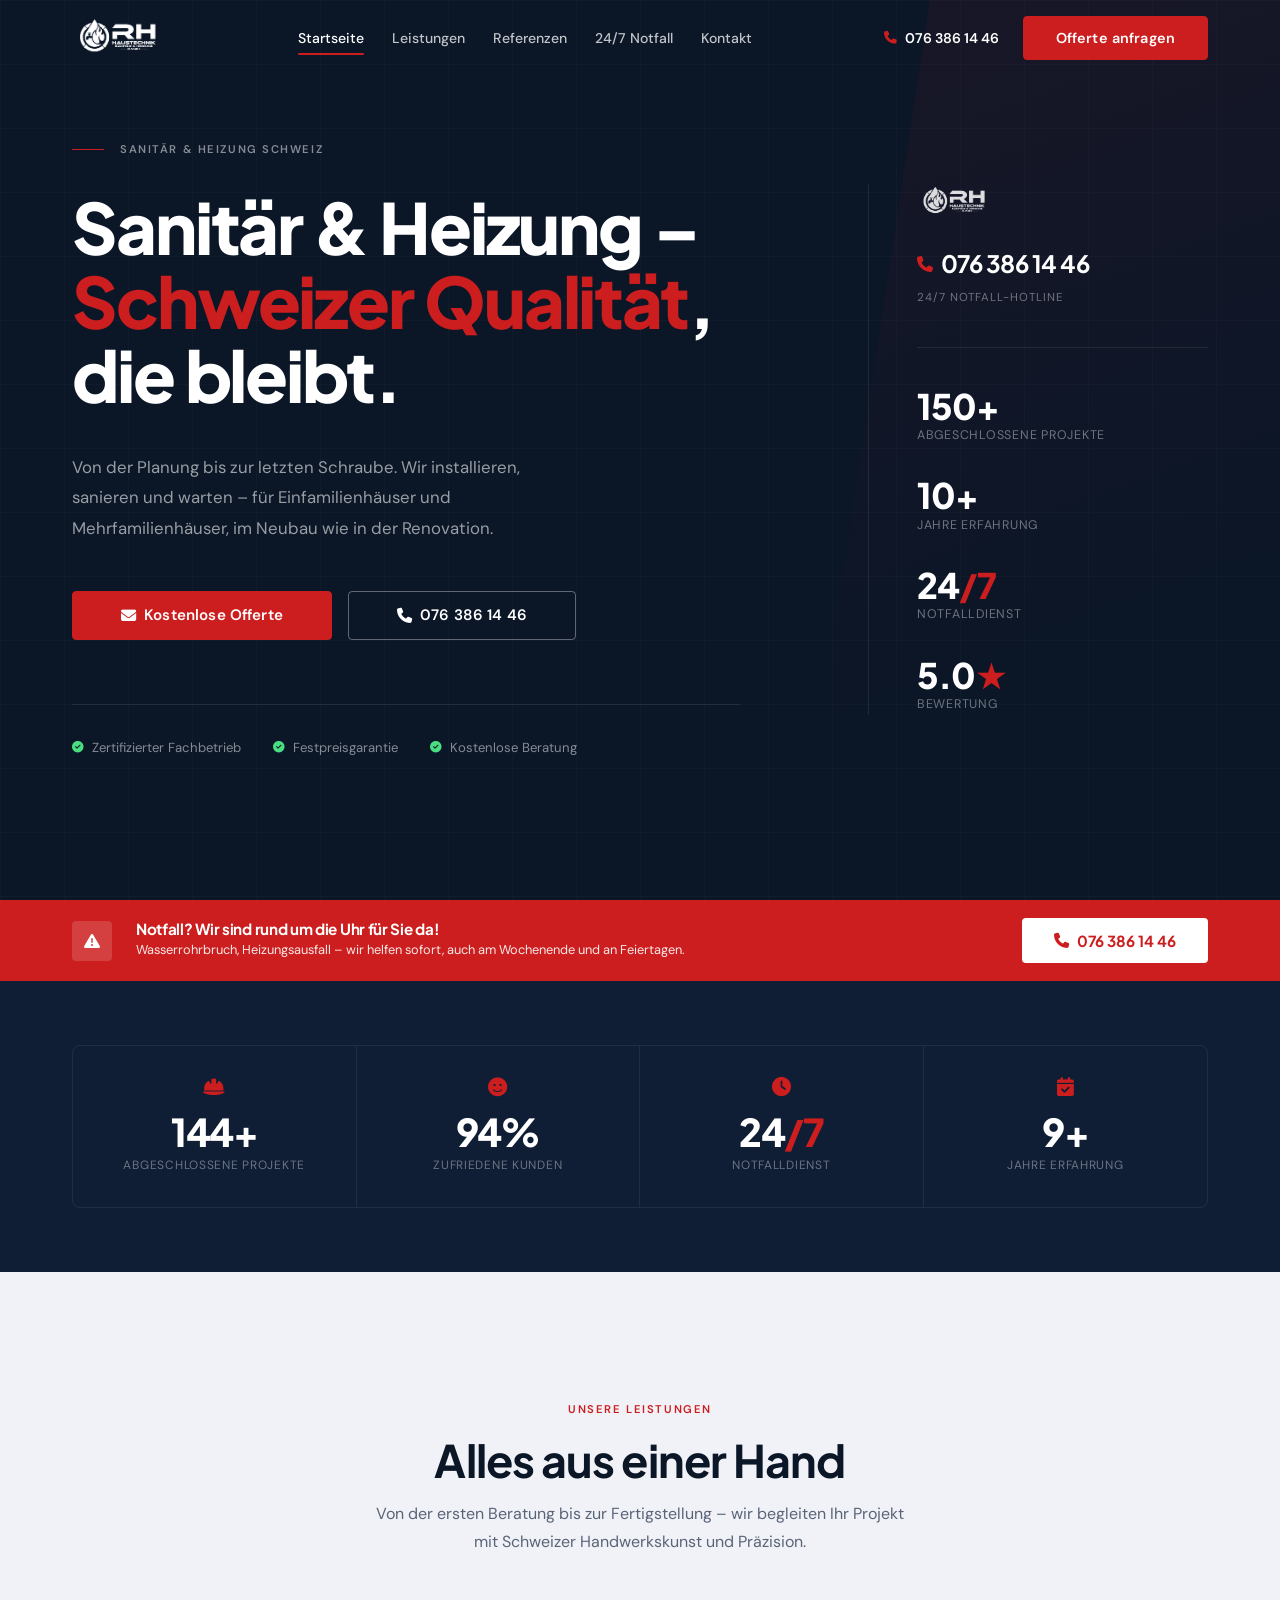
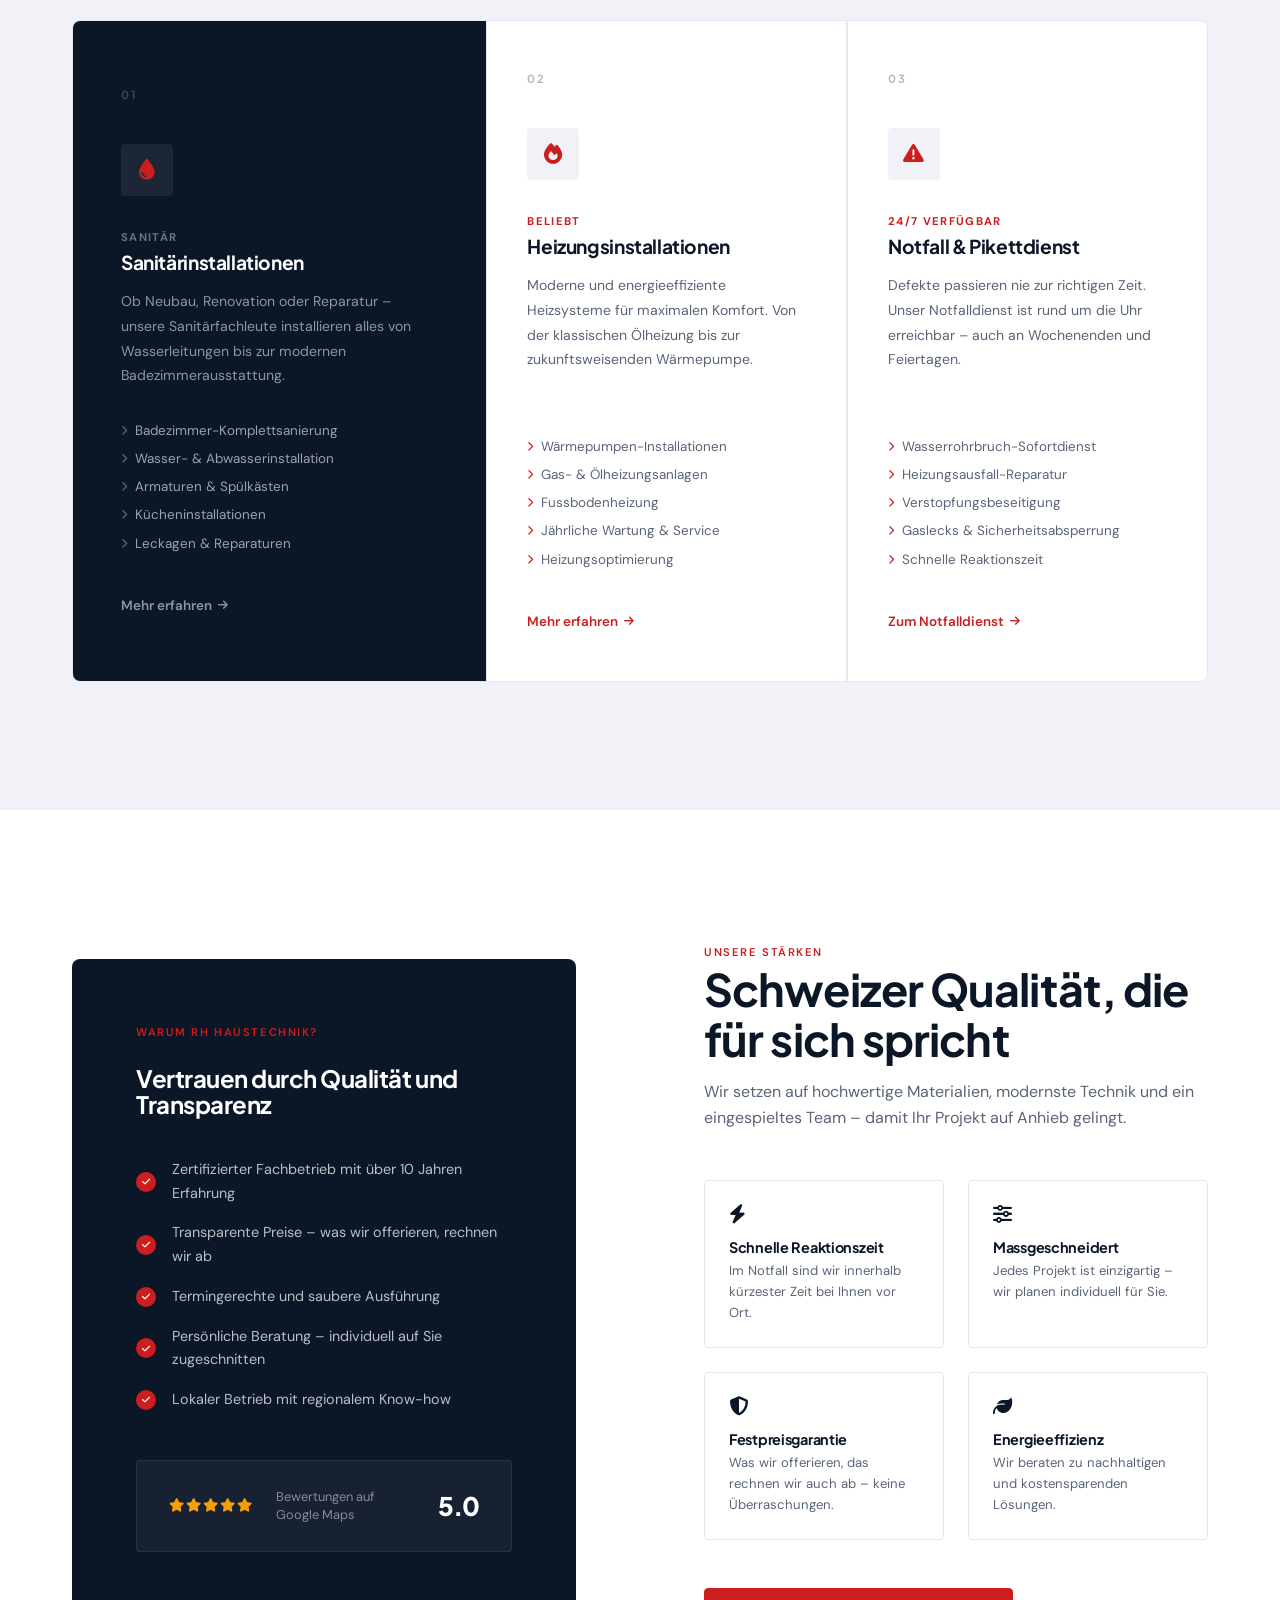
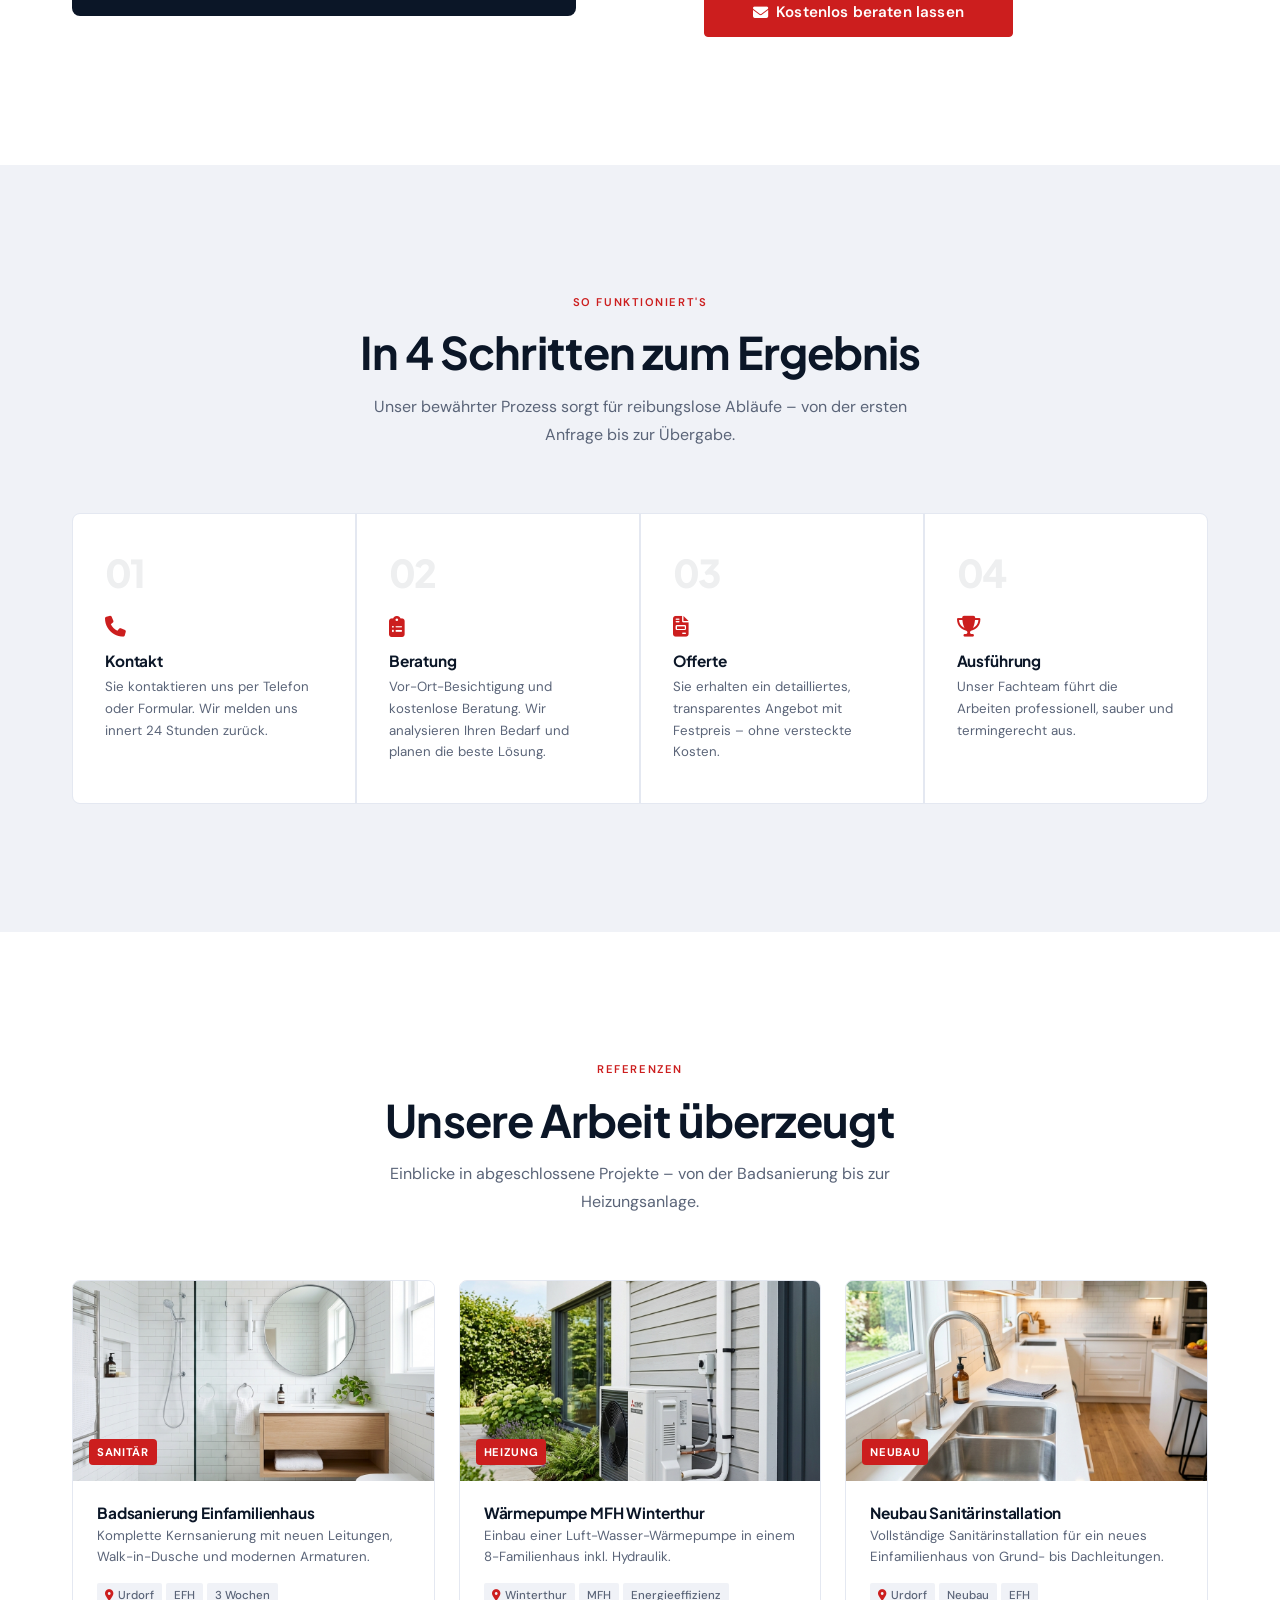
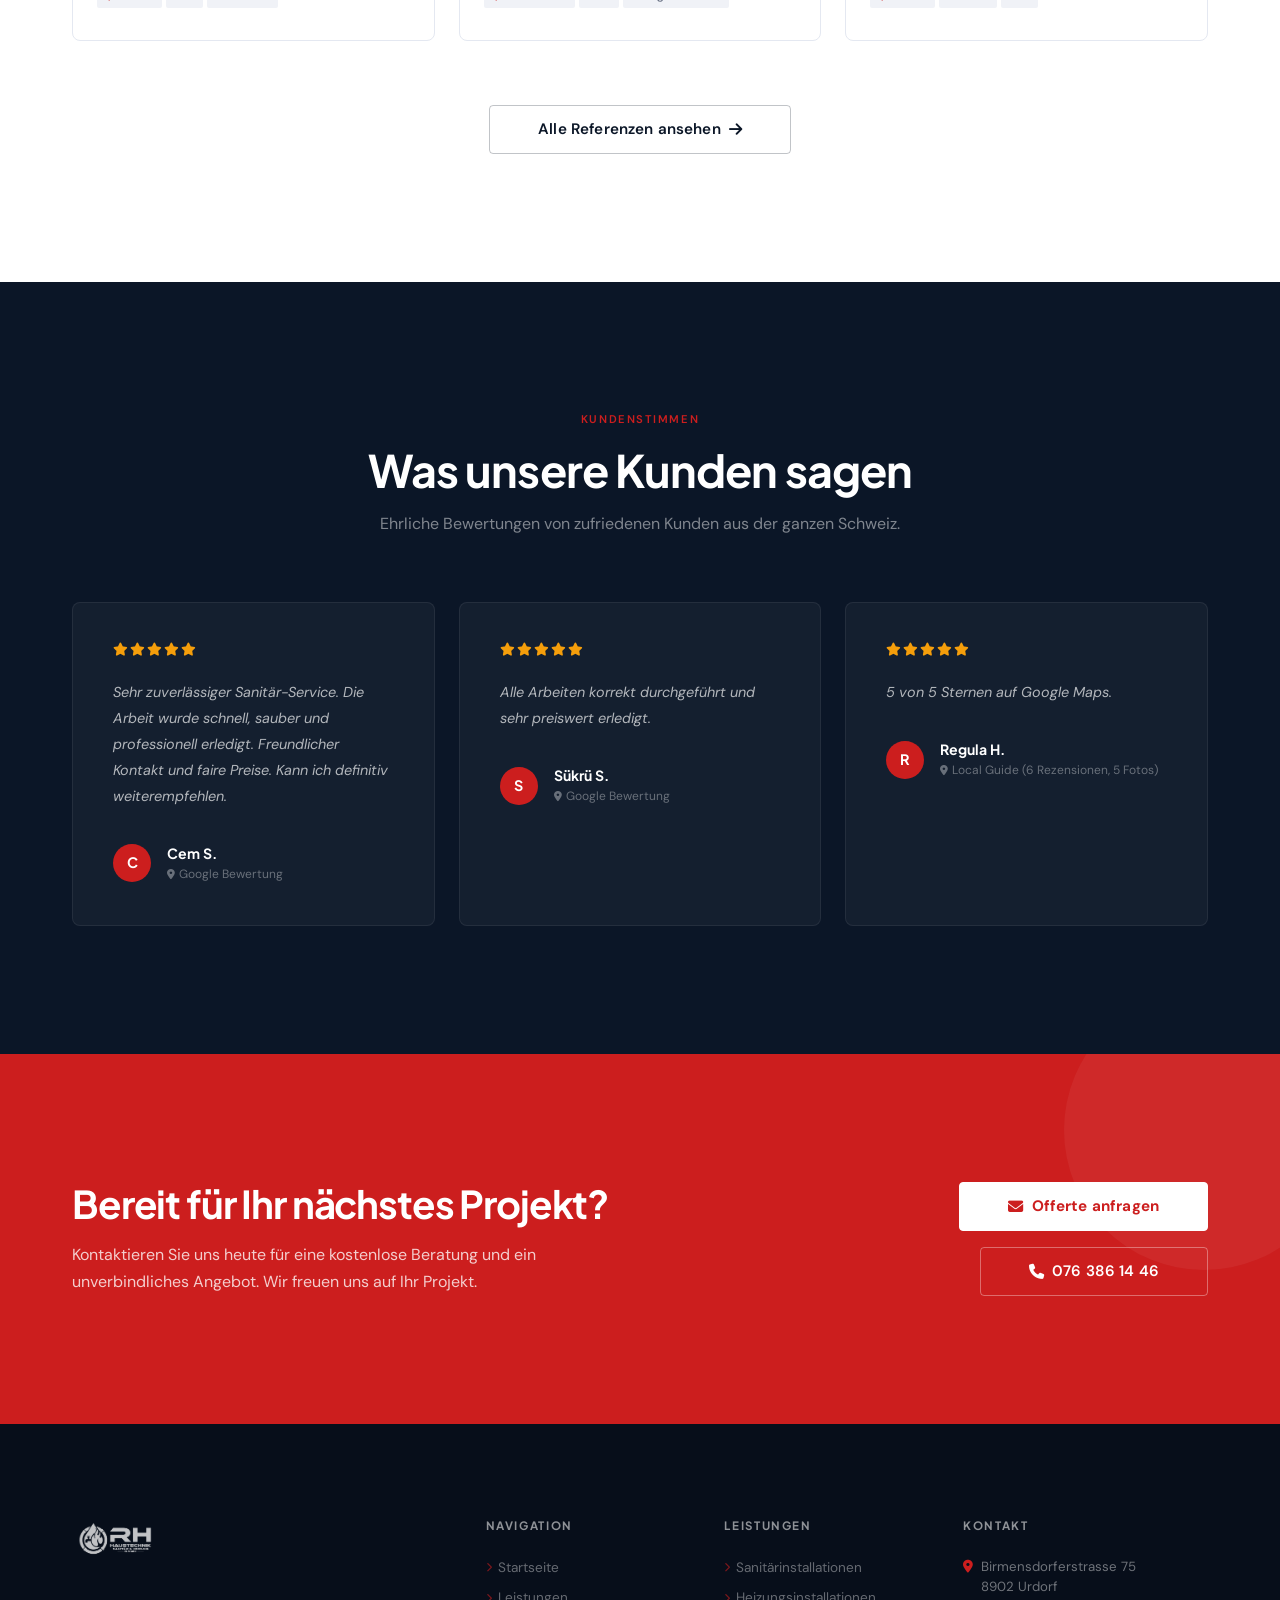
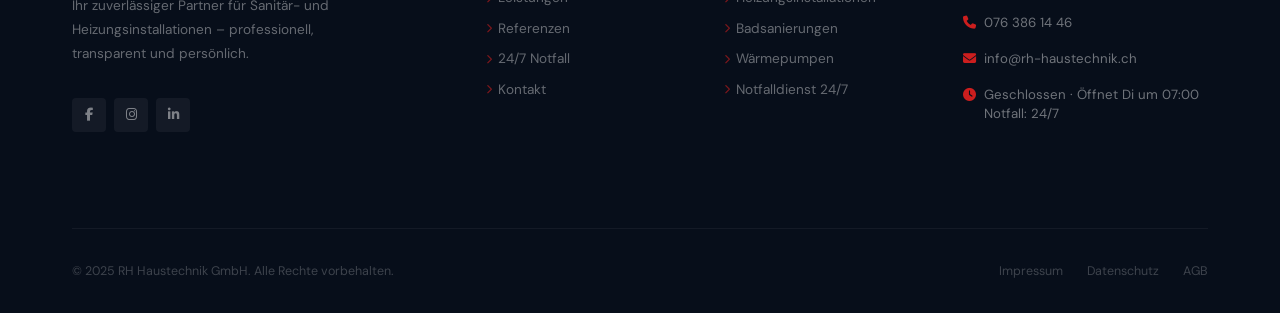
==== index.html @ 37ea7d9c "Initial commit" ====
<!DOCTYPE html>
<html lang="de">

<head>
  <meta charset="UTF-8" />
  <meta name="viewport" content="width=device-width, initial-scale=1.0" />
  <meta name="description"
    content="RH Haustechnik GmbH – Professionelle Sanitär- und Heizungsinstallationen in der Schweiz. 24/7 Notfalldienst. Kostenlose Offerte anfragen." />
  <title>RH Haustechnik GmbH – Sanitär &amp; Heizung Schweiz</title>
  <link rel="stylesheet" href="https://cdnjs.cloudflare.com/ajax/libs/font-awesome/6.5.0/css/all.min.css" />
  <link rel="preconnect" href="https://fonts.googleapis.com" />
  <link rel="preconnect" href="https://fonts.gstatic.com" crossorigin />
  <link
    href="https://fonts.googleapis.com/css2?family=Plus+Jakarta+Sans:wght@500;600;700;800&family=DM+Sans:ital,opsz,wght@0,9..40,300;0,9..40,400;0,9..40,500;0,9..40,600;1,9..40,400&display=swap"
    rel="stylesheet" />
  <link rel="stylesheet" href="css/style.css" />
  <link rel="icon" href="img/logo.png" />
</head>

<body>

  <!-- NAVBAR -->
  <nav class="navbar" role="navigation" aria-label="Hauptnavigation">
    <div class="container">
      <div class="nav-inner">
        <a href="index.html" class="nav-logo" aria-label="RH Haustechnik Startseite">
          <img src="img/logo.png" alt="RH Haustechnik GmbH" />
        </a>
        <ul class="nav-links" role="list">
          <li><a href="index.html" class="active">Startseite</a></li>
          <li><a href="leistungen.html">Leistungen</a></li>
          <li><a href="referenzen.html">Referenzen</a></li>
          <li><a href="notfall.html">24/7 Notfall</a></li>
          <li><a href="kontakt.html">Kontakt</a></li>
        </ul>
        <div class="nav-right">
          <a href="tel:+41763861446" class="nav-tel" aria-label="Jetzt anrufen">
            <i class="fa-solid fa-phone" aria-hidden="true"></i>
            076 386 14 46
          </a>
          <a href="kontakt.html" class="btn btn-primary">Offerte anfragen</a>
        </div>
        <button class="hamburger" aria-label="Menü öffnen" aria-expanded="false">
          <i class="fa-solid fa-bars" aria-hidden="true"></i>
        </button>
      </div>
    </div>
  </nav>

  <!-- MOBILE MENU -->
  <div class="mobile-menu" role="dialog" aria-modal="true" aria-label="Navigation">
    <div class="mob-head">
      <img src="img/logo.png" alt="RH Haustechnik GmbH" />
      <button class="mob-close" aria-label="Menü schliessen">
        <i class="fa-solid fa-xmark" aria-hidden="true"></i>
      </button>
    </div>
    <nav class="mob-nav">
      <a href="index.html"><i class="fa-solid fa-house" aria-hidden="true"></i> Startseite</a>
      <a href="leistungen.html"><i class="fa-solid fa-screwdriver-wrench" aria-hidden="true"></i> Leistungen</a>
      <a href="referenzen.html"><i class="fa-solid fa-images" aria-hidden="true"></i> Referenzen</a>
      <a href="notfall.html"><i class="fa-solid fa-triangle-exclamation" aria-hidden="true"></i> 24/7 Notfall</a>
      <a href="kontakt.html"><i class="fa-solid fa-envelope" aria-hidden="true"></i> Kontakt</a>
    </nav>
    <div class="mob-cta">
      <a href="tel:+41763861446" class="mob-phone">
        <i class="fa-solid fa-phone" aria-hidden="true"></i>
        <div>
          <span class="mp-label">Notfall-Hotline – 24/7 verfügbar</span>
          <span class="mp-num">076 386 14 46</span>
        </div>
      </a>
      <a href="kontakt.html" class="btn btn-primary btn-lg" style="justify-content:center;">Kostenlose Offerte
        anfragen</a>
    </div>
  </div>

  <!-- HERO -->
  <section class="hero" aria-labelledby="heroTitle">
    <div class="hero-grid" aria-hidden="true"></div>
    <div class="container" style="width:100%;">
      <div class="hero-inner">

        <!-- Left: text -->
        <div>
          <div class="hero-kicker">
            <div class="hero-kicker-line"></div>
            <span class="label">Sanitär &amp; Heizung Schweiz</span>
          </div>
          <h1 class="hero-h1" id="heroTitle">
            Sanitär &amp; Heizung –<br>
            <em>Schweizer Qualität</em>,<br>
            die bleibt.
          </h1>
          <p class="hero-desc">
            Von der Planung bis zur letzten Schraube. Wir installieren, sanieren und warten – für Einfamilienhäuser und
            Mehrfamilienhäuser, im Neubau wie in der Renovation.
          </p>
          <div class="hero-actions">
            <a href="kontakt.html" class="btn btn-primary btn-lg">
              <i class="fa-solid fa-envelope" aria-hidden="true"></i>
              Kostenlose Offerte
            </a>
            <a href="tel:+41763861446" class="btn btn-ghost btn-lg">
              <i class="fa-solid fa-phone" aria-hidden="true"></i>
              076 386 14 46
            </a>
          </div>
          <div class="hero-proof">
            <div class="proof-item">
              <i class="fa-solid fa-circle-check" aria-hidden="true"></i>
              Zertifizierter Fachbetrieb
            </div>
            <div class="proof-item">
              <i class="fa-solid fa-circle-check" aria-hidden="true"></i>
              Festpreisgarantie
            </div>
            <div class="proof-item">
              <i class="fa-solid fa-circle-check" aria-hidden="true"></i>
              Kostenlose Beratung
            </div>
          </div>
        </div>

        <!-- Right: stats panel -->
        <div class="hero-stats-panel" aria-hidden="true">
          <div class="hsp-top">
            <div class="hsp-logo">
              <img src="img/logo.png" alt="" />
            </div>
            <a href="tel:+41763861446" class="hsp-tel">
              <i class="fa-solid fa-phone" aria-hidden="true"></i>
              076 386 14 46
            </a>
            <span class="hsp-tel-label">24/7 Notfall-Hotline</span>
          </div>
          <div class="hsp-stats">
            <div class="hstat">
              <span class="hstat-num"><span data-target="150" data-suffix="+">150</span></span>
              <span class="hstat-lbl">Abgeschlossene Projekte</span>
            </div>
            <div class="hstat">
              <span class="hstat-num"><span data-target="10" data-suffix="+">10</span></span>
              <span class="hstat-lbl">Jahre Erfahrung</span>
            </div>
            <div class="hstat">
              <span class="hstat-num">24<em>/7</em></span>
              <span class="hstat-lbl">Notfalldienst</span>
            </div>
            <div class="hstat">
              <span class="hstat-num">5.0<em>★</em></span>
              <span class="hstat-lbl">Bewertung</span>
            </div>
          </div>
        </div>

      </div>
    </div>
  </section>

  <!-- EMERGENCY STRIP -->
  <div class="emergency-strip" role="complementary" aria-label="Notfalldienst">
    <div class="container">
      <div class="es-wrap">
        <div class="es-left">
          <div class="es-icon" aria-hidden="true">
            <i class="fa-solid fa-triangle-exclamation"></i>
          </div>
          <div class="es-text">
            <h3>Notfall? Wir sind rund um die Uhr für Sie da!</h3>
            <p>Wasserrohrbruch, Heizungsausfall – wir helfen sofort, auch am Wochenende und an Feiertagen.</p>
          </div>
        </div>
        <div class="es-cta">
          <a href="tel:+41763861446" aria-label="Notfall: 076 386 14 46 anrufen">
            <i class="fa-solid fa-phone" aria-hidden="true"></i>
            076 386 14 46
          </a>
        </div>
      </div>
    </div>
  </div>

  <!-- STATS BAR -->
  <section class="stats-bar" aria-label="Kennzahlen">
    <div class="container">
      <div class="stats-row">
        <div class="sbar-item fi">
          <i class="fa-solid fa-helmet-safety" aria-hidden="true"></i>
          <span class="sbar-num" data-target="150" data-suffix="+">150+</span>
          <span class="sbar-lbl">Abgeschlossene Projekte</span>
        </div>
        <div class="sbar-item fi">
          <i class="fa-solid fa-face-smile" aria-hidden="true"></i>
          <span class="sbar-num" data-target="98" data-suffix="%">98%</span>
          <span class="sbar-lbl">Zufriedene Kunden</span>
        </div>
        <div class="sbar-item fi">
          <i class="fa-solid fa-clock" aria-hidden="true"></i>
          <span class="sbar-num">24<em>/7</em></span>
          <span class="sbar-lbl">Notfalldienst</span>
        </div>
        <div class="sbar-item fi">
          <i class="fa-solid fa-calendar-check" aria-hidden="true"></i>
          <span class="sbar-num" data-target="10" data-suffix="+">10+</span>
          <span class="sbar-lbl">Jahre Erfahrung</span>
        </div>
      </div>
    </div>
  </section>

  <!-- SERVICES -->
  <section class="section services-section" aria-labelledby="svcTitle">
    <div class="container">
      <div class="shd center">
        <span class="label">Unsere Leistungen</span>
        <h2 class="shd-title" id="svcTitle">Alles aus einer Hand</h2>
        <p class="shd-sub">Von der ersten Beratung bis zur Fertigstellung – wir begleiten Ihr Projekt mit Schweizer
          Handwerkskunst und Präzision.</p>
      </div>
      <div class="svc-layout">

        <!-- Primary card -->
        <article class="svc-card primary fi">
          <span class="svc-card-num">01</span>
          <div class="svc-ico" aria-hidden="true"><i class="fa-solid fa-droplet"></i></div>
          <span class="svc-card-tag">Sanitär</span>
          <h3 class="svc-card-title">Sanitärinstallationen</h3>
          <p class="svc-card-desc">Ob Neubau, Renovation oder Reparatur – unsere Sanitärfachleute installieren alles von
            Wasserleitungen bis zur modernen Badezimmerausstattung.</p>
          <ul class="svc-list" aria-label="Leistungen Sanitär">
            <li><i class="fa-solid fa-chevron-right" aria-hidden="true"></i> Badezimmer-Komplettsanierung</li>
            <li><i class="fa-solid fa-chevron-right" aria-hidden="true"></i> Wasser- &amp; Abwasserinstallation</li>
            <li><i class="fa-solid fa-chevron-right" aria-hidden="true"></i> Armaturen &amp; Spülkästen</li>
            <li><i class="fa-solid fa-chevron-right" aria-hidden="true"></i> Kücheninstallationen</li>
            <li><i class="fa-solid fa-chevron-right" aria-hidden="true"></i> Leckagen &amp; Reparaturen</li>
          </ul>
          <a href="leistungen.html" class="svc-link">
            Mehr erfahren <i class="fa-solid fa-arrow-right" aria-hidden="true"></i>
          </a>
        </article>

        <article class="svc-card fi">
          <span class="svc-card-num">02</span>
          <div class="svc-ico" aria-hidden="true"><i class="fa-solid fa-fire"></i></div>
          <span class="svc-card-tag">Beliebt</span>
          <h3 class="svc-card-title">Heizungsinstallationen</h3>
          <p class="svc-card-desc">Moderne und energieeffiziente Heizsysteme für maximalen Komfort. Von der klassischen
            Ölheizung bis zur zukunftsweisenden Wärmepumpe.</p>
          <ul class="svc-list" aria-label="Leistungen Heizung">
            <li><i class="fa-solid fa-chevron-right" aria-hidden="true"></i> Wärmepumpen-Installationen</li>
            <li><i class="fa-solid fa-chevron-right" aria-hidden="true"></i> Gas- &amp; Ölheizungsanlagen</li>
            <li><i class="fa-solid fa-chevron-right" aria-hidden="true"></i> Fussbodenheizung</li>
            <li><i class="fa-solid fa-chevron-right" aria-hidden="true"></i> Jährliche Wartung &amp; Service</li>
            <li><i class="fa-solid fa-chevron-right" aria-hidden="true"></i> Heizungsoptimierung</li>
          </ul>
          <a href="leistungen.html" class="svc-link">
            Mehr erfahren <i class="fa-solid fa-arrow-right" aria-hidden="true"></i>
          </a>
        </article>

        <article class="svc-card fi">
          <span class="svc-card-num">03</span>
          <div class="svc-ico" aria-hidden="true"><i class="fa-solid fa-triangle-exclamation"></i></div>
          <span class="svc-card-tag">24/7 verfügbar</span>
          <h3 class="svc-card-title">Notfall &amp; Pikettdienst</h3>
          <p class="svc-card-desc">Defekte passieren nie zur richtigen Zeit. Unser Notfalldienst ist rund um die Uhr
            erreichbar – auch an Wochenenden und Feiertagen.</p>
          <ul class="svc-list" aria-label="Leistungen Notfall">
            <li><i class="fa-solid fa-chevron-right" aria-hidden="true"></i> Wasserrohrbruch-Sofortdienst</li>
            <li><i class="fa-solid fa-chevron-right" aria-hidden="true"></i> Heizungsausfall-Reparatur</li>
            <li><i class="fa-solid fa-chevron-right" aria-hidden="true"></i> Verstopfungsbeseitigung</li>
            <li><i class="fa-solid fa-chevron-right" aria-hidden="true"></i> Gaslecks &amp; Sicherheitsabsperrung</li>
            <li><i class="fa-solid fa-chevron-right" aria-hidden="true"></i> Schnelle Reaktionszeit</li>
          </ul>
          <a href="notfall.html" class="svc-link">
            Zum Notfalldienst <i class="fa-solid fa-arrow-right" aria-hidden="true"></i>
          </a>
        </article>

      </div>
    </div>
  </section>

  <!-- WHY US -->
  <section class="section why-section" aria-labelledby="whyTitle">
    <div class="container">
      <div class="why-layout">

        <!-- Left: dark panel with checks and rating -->
        <div class="why-panel fi">
          <span class="label">Warum RH Haustechnik?</span>
          <h3>Vertrauen durch Qualität und Transparenz</h3>
          <div class="why-checks">
            <div class="wcheck">
              <div class="wcheck-dot"><i class="fa-solid fa-check" aria-hidden="true"></i></div>
              Zertifizierter Fachbetrieb mit über 10 Jahren Erfahrung
            </div>
            <div class="wcheck">
              <div class="wcheck-dot"><i class="fa-solid fa-check" aria-hidden="true"></i></div>
              Transparente Preise – was wir offerieren, rechnen wir ab
            </div>
            <div class="wcheck">
              <div class="wcheck-dot"><i class="fa-solid fa-check" aria-hidden="true"></i></div>
              Termingerechte und saubere Ausführung
            </div>
            <div class="wcheck">
              <div class="wcheck-dot"><i class="fa-solid fa-check" aria-hidden="true"></i></div>
              Persönliche Beratung – individuell auf Sie zugeschnitten
            </div>
            <div class="wcheck">
              <div class="wcheck-dot"><i class="fa-solid fa-check" aria-hidden="true"></i></div>
              Lokaler Betrieb mit regionalem Know-how
            </div>
          </div>
          <div class="rating-row" aria-label="Kundenbewertung">
            <div class="rating-stars" aria-label="5 von 5 Sternen">
              <i class="fa-solid fa-star" aria-hidden="true"></i>
              <i class="fa-solid fa-star" aria-hidden="true"></i>
              <i class="fa-solid fa-star" aria-hidden="true"></i>
              <i class="fa-solid fa-star" aria-hidden="true"></i>
              <i class="fa-solid fa-star" aria-hidden="true"></i>
            </div>
            <div class="rating-text">Bewertungen auf Google Maps</div>
            <div class="rating-score" aria-label="Bewertung 5.0">5.0</div>
          </div>
        </div>

        <!-- Right: benefits + CTA -->
        <div class="fi">
          <span class="label">Unsere Stärken</span>
          <h2 id="whyTitle" style="margin-bottom:var(--s2);">Schweizer Qualität, die für sich spricht</h2>
          <p style="color:var(--muted);margin-bottom:var(--s6);">Wir setzen auf hochwertige Materialien, modernste
            Technik und ein eingespieltes Team – damit Ihr Projekt auf Anhieb gelingt.</p>
          <div class="benefits-grid">
            <div class="ben">
              <i class="fa-solid fa-bolt" aria-hidden="true"></i>
              <h4>Schnelle Reaktionszeit</h4>
              <p>Im Notfall sind wir innerhalb kürzester Zeit bei Ihnen vor Ort.</p>
            </div>
            <div class="ben">
              <i class="fa-solid fa-sliders" aria-hidden="true"></i>
              <h4>Massgeschneidert</h4>
              <p>Jedes Projekt ist einzigartig – wir planen individuell für Sie.</p>
            </div>
            <div class="ben">
              <i class="fa-solid fa-shield-halved" aria-hidden="true"></i>
              <h4>Festpreisgarantie</h4>
              <p>Was wir offerieren, das rechnen wir auch ab – keine Überraschungen.</p>
            </div>
            <div class="ben">
              <i class="fa-solid fa-leaf" aria-hidden="true"></i>
              <h4>Energieeffizienz</h4>
              <p>Wir beraten zu nachhaltigen und kostensparenden Lösungen.</p>
            </div>
          </div>
          <div style="margin-top:var(--s6);">
            <a href="kontakt.html" class="btn btn-primary btn-lg">
              <i class="fa-solid fa-envelope" aria-hidden="true"></i>
              Kostenlos beraten lassen
            </a>
          </div>
        </div>

      </div>
    </div>
  </section>

  <!-- PROCESS -->
  <section class="section process-section" aria-labelledby="procTitle">
    <div class="container">
      <div class="shd center">
        <span class="label">So funktioniert's</span>
        <h2 class="shd-title" id="procTitle">In 4 Schritten zum Ergebnis</h2>
        <p class="shd-sub">Unser bewährter Prozess sorgt für reibungslose Abläufe – von der ersten Anfrage bis zur
          Übergabe.</p>
      </div>
      <div class="process-row">
        <div class="proc-step fi">
          <div class="proc-n" aria-hidden="true">01</div>
          <i class="fa-solid fa-phone" aria-hidden="true"></i>
          <h3>Kontakt</h3>
          <p>Sie kontaktieren uns per Telefon oder Formular. Wir melden uns innert 24 Stunden zurück.</p>
        </div>
        <div class="proc-step fi">
          <div class="proc-n" aria-hidden="true">02</div>
          <i class="fa-solid fa-clipboard-list" aria-hidden="true"></i>
          <h3>Beratung</h3>
          <p>Vor-Ort-Besichtigung und kostenlose Beratung. Wir analysieren Ihren Bedarf und planen die beste Lösung.</p>
        </div>
        <div class="proc-step fi">
          <div class="proc-n" aria-hidden="true">03</div>
          <i class="fa-solid fa-file-invoice" aria-hidden="true"></i>
          <h3>Offerte</h3>
          <p>Sie erhalten ein detailliertes, transparentes Angebot mit Festpreis – ohne versteckte Kosten.</p>
        </div>
        <div class="proc-step fi">
          <div class="proc-n" aria-hidden="true">04</div>
          <i class="fa-solid fa-trophy" aria-hidden="true"></i>
          <h3>Ausführung</h3>
          <p>Unser Fachteam führt die Arbeiten professionell, sauber und termingerecht aus.</p>
        </div>
      </div>
    </div>
  </section>

  <!-- REFERENCES PREVIEW -->
  <section class="section" aria-labelledby="refTitle">
    <div class="container">
      <div class="shd center">
        <span class="label">Referenzen</span>
        <h2 class="shd-title" id="refTitle">Unsere Arbeit überzeugt</h2>
        <p class="shd-sub">Einblicke in abgeschlossene Projekte – von der Badsanierung bis zur Heizungsanlage.</p>
      </div>
      <div class="ref-grid">
        <article class="ref-card fi">
          <div class="ref-thumb t-ink" role="img" aria-label="Badsanierung Einfamilienhaus">
            <img src="img/sanitaer.jpg" alt="Badsanierung Einfamilienhaus"
              style="width:100%;height:100%;object-fit:cover;" />
            <div class="ref-badge">Sanitär</div>
          </div>
          <div class="ref-body">
            <h4>Badsanierung Einfamilienhaus</h4>
            <p>Komplette Kernsanierung mit neuen Leitungen, Walk-in-Dusche und modernen Armaturen.</p>
            <div class="ref-tags">
              <span><i class="fa-solid fa-location-dot" style="font-size:.7rem;color:var(--red);margin-right:2px;"
                  aria-hidden="true"></i> Urdorf</span>
              <span>EFH</span>
              <span>3 Wochen</span>
            </div>
          </div>
        </article>
        <article class="ref-card fi">
          <div class="ref-thumb t-red" role="img" aria-label="Wärmepumpe MFH">
            <img src="img/heizung.jpg" alt="Wärmepumpe MFH Winterthur"
              style="width:100%;height:100%;object-fit:cover;" />
            <div class="ref-badge">Heizung</div>
          </div>
          <div class="ref-body">
            <h4>Wärmepumpe MFH Winterthur</h4>
            <p>Einbau einer Luft-Wasser-Wärmepumpe in einem 8-Familienhaus inkl. Hydraulik.</p>
            <div class="ref-tags">
              <span><i class="fa-solid fa-location-dot" style="font-size:.7rem;color:var(--red);margin-right:2px;"
                  aria-hidden="true"></i> Winterthur</span>
              <span>MFH</span>
              <span>Energieeffizienz</span>
            </div>
          </div>
        </article>
        <article class="ref-card fi">
          <div class="ref-thumb t-slate" role="img" aria-label="Neubau Sanitär">
            <img src="img/kueche.jpg" alt="Neubau Sanitärinstallation"
              style="width:100%;height:100%;object-fit:cover;" />
            <div class="ref-badge">Neubau</div>
          </div>
          <div class="ref-body">
            <h4>Neubau Sanitärinstallation</h4>
            <p>Vollständige Sanitärinstallation für ein neues Einfamilienhaus von Grund- bis Dachleitungen.</p>
            <div class="ref-tags">
              <span><i class="fa-solid fa-location-dot" style="font-size:.7rem;color:var(--red);margin-right:2px;"
                  aria-hidden="true"></i> Urdorf</span>
              <span>Neubau</span>
              <span>EFH</span>
            </div>
          </div>
        </article>
      </div>
      <div style="text-align:center;margin-top:var(--s8);">
        <a href="referenzen.html" class="btn btn-ghost-dark btn-lg">
          Alle Referenzen ansehen <i class="fa-solid fa-arrow-right" aria-hidden="true"></i>
        </a>
      </div>
    </div>
  </section>

  <!-- TESTIMONIALS -->
  <section class="testi-section" aria-labelledby="tTitle">
    <div class="container">
      <div class="shd center" style="margin-bottom:var(--s8);">
        <span class="label">Kundenstimmen</span>
        <h2 class="shd-title" id="tTitle" style="color:var(--white);">Was unsere Kunden sagen</h2>
        <p class="shd-sub" style="color:rgba(255,255,255,0.48);margin:0 auto;">Ehrliche Bewertungen von zufriedenen
          Kunden aus der ganzen Schweiz.</p>
      </div>
      <div class="testi-grid">
        <article class="t-card fi">
          <div class="t-stars" aria-label="5 von 5 Sternen">
            <i class="fa-solid fa-star"></i><i class="fa-solid fa-star"></i>
            <i class="fa-solid fa-star"></i><i class="fa-solid fa-star"></i>
            <i class="fa-solid fa-star"></i>
          </div>
          <p class="t-quote">Sehr zuverlässiger Sanitär-Service. Die Arbeit wurde schnell, sauber und professionell
            erledigt. Freundlicher Kontakt und faire Preise. Kann ich definitiv weiterempfehlen.</p>
          <div class="t-author">
            <div class="t-av" aria-hidden="true">C</div>
            <div>
              <span class="t-name">Cem S.</span>
              <span class="t-loc"><i class="fa-solid fa-location-dot" aria-hidden="true"></i> Google Bewertung</span>
            </div>
          </div>
        </article>
        <article class="t-card fi">
          <div class="t-stars" aria-label="5 von 5 Sternen">
            <i class="fa-solid fa-star"></i><i class="fa-solid fa-star"></i>
            <i class="fa-solid fa-star"></i><i class="fa-solid fa-star"></i>
            <i class="fa-solid fa-star"></i>
          </div>
          <p class="t-quote">Alle Arbeiten korrekt durchgeführt und sehr preiswert erledigt.</p>
          <div class="t-author">
            <div class="t-av" aria-hidden="true">S</div>
            <div>
              <span class="t-name">Sükrü S.</span>
              <span class="t-loc"><i class="fa-solid fa-location-dot" aria-hidden="true"></i> Google Bewertung</span>
            </div>
          </div>
        </article>
        <article class="t-card fi">
          <div class="t-stars" aria-label="5 von 5 Sternen">
            <i class="fa-solid fa-star"></i><i class="fa-solid fa-star"></i>
            <i class="fa-solid fa-star"></i><i class="fa-solid fa-star"></i>
            <i class="fa-solid fa-star"></i>
          </div>
          <p class="t-quote">5 von 5 Sternen auf Google Maps.</p>
          <div class="t-author">
            <div class="t-av" aria-hidden="true">R</div>
            <div>
              <span class="t-name">Regula H.</span>
              <span class="t-loc"><i class="fa-solid fa-location-dot" aria-hidden="true"></i> Local Guide (6
                Rezensionen, 5 Fotos)</span>
            </div>
          </div>
        </article>
      </div>
    </div>
  </section>

  <!-- CTA -->
  <section class="cta-section" aria-labelledby="ctaTitle">
    <div class="container">
      <div class="cta-inner">
        <div class="cta-text">
          <h2 id="ctaTitle">Bereit für Ihr nächstes Projekt?</h2>
          <p>Kontaktieren Sie uns heute für eine kostenlose Beratung und ein unverbindliches Angebot. Wir freuen uns auf
            Ihr Projekt.</p>
        </div>
        <div class="cta-btns">
          <a href="kontakt.html" class="btn btn-white btn-lg">
            <i class="fa-solid fa-envelope" aria-hidden="true"></i>
            Offerte anfragen
          </a>
          <a href="tel:+41763861446" class="btn btn-ghost btn-lg">
            <i class="fa-solid fa-phone" aria-hidden="true"></i>
            076 386 14 46
          </a>
        </div>
      </div>
    </div>
  </section>

  <!-- FOOTER -->
  <footer class="footer" role="contentinfo">
    <div class="container">
      <div class="footer-grid">
        <div class="footer-brand">
          <img src="img/logo.png" alt="RH Haustechnik GmbH" />
          <p>Ihr zuverlässiger Partner für Sanitär- und Heizungsinstallationen – professionell, transparent und
            persönlich.</p>
          <div class="footer-socials" aria-label="Social Media">
            <a href="#" class="f-social" aria-label="Facebook"><i class="fa-brands fa-facebook-f"></i></a>
            <a href="#" class="f-social" aria-label="Instagram"><i class="fa-brands fa-instagram"></i></a>
            <a href="#" class="f-social" aria-label="LinkedIn"><i class="fa-brands fa-linkedin-in"></i></a>
          </div>
        </div>
        <nav class="footer-col" aria-label="Navigation">
          <h4>Navigation</h4>
          <ul class="footer-nav-list">
            <li><a href="index.html"><i class="fa-solid fa-chevron-right" aria-hidden="true"></i> Startseite</a></li>
            <li><a href="leistungen.html"><i class="fa-solid fa-chevron-right" aria-hidden="true"></i> Leistungen</a>
            </li>
            <li><a href="referenzen.html"><i class="fa-solid fa-chevron-right" aria-hidden="true"></i> Referenzen</a>
            </li>
            <li><a href="notfall.html"><i class="fa-solid fa-chevron-right" aria-hidden="true"></i> 24/7 Notfall</a>
            </li>
            <li><a href="kontakt.html"><i class="fa-solid fa-chevron-right" aria-hidden="true"></i> Kontakt</a></li>
          </ul>
        </nav>
        <nav class="footer-col" aria-label="Leistungen">
          <h4>Leistungen</h4>
          <ul class="footer-nav-list">
            <li><a href="leistungen.html"><i class="fa-solid fa-chevron-right" aria-hidden="true"></i>
                Sanitärinstallationen</a></li>
            <li><a href="leistungen.html"><i class="fa-solid fa-chevron-right" aria-hidden="true"></i>
                Heizungsinstallationen</a></li>
            <li><a href="leistungen.html"><i class="fa-solid fa-chevron-right" aria-hidden="true"></i>
                Badsanierungen</a></li>
            <li><a href="leistungen.html"><i class="fa-solid fa-chevron-right" aria-hidden="true"></i> Wärmepumpen</a>
            </li>
            <li><a href="notfall.html"><i class="fa-solid fa-chevron-right" aria-hidden="true"></i> Notfalldienst
                24/7</a></li>
          </ul>
        </nav>
        <div class="footer-col">
          <h4>Kontakt</h4>
          <div class="footer-contact-list">
            <div class="fc-row">
              <i class="fa-solid fa-location-dot" aria-hidden="true"></i>
              <span>Birmensdorferstrasse 75<br>8902 Urdorf</span>
            </div>
            <div class="fc-row">
              <i class="fa-solid fa-phone" aria-hidden="true"></i>
              <a href="tel:+41763861446">076 386 14 46</a>
            </div>
            <div class="fc-row">
              <i class="fa-solid fa-envelope" aria-hidden="true"></i>
              <a href="mailto:info@rh-haustechnik.ch">info@rh-haustechnik.ch</a>
            </div>
            <div class="fc-row">
              <i class="fa-solid fa-clock" aria-hidden="true"></i>
              <span>Geschlossen · Öffnet Di um 07:00<br>Notfall: 24/7</span>
            </div>
          </div>
        </div>
      </div>
      <div class="footer-bottom">
        <p>© 2025 RH Haustechnik GmbH. Alle Rechte vorbehalten.</p>
        <div class="footer-legal">
          <a href="#">Impressum</a>
          <a href="#">Datenschutz</a>
          <a href="#">AGB</a>
        </div>
      </div>
    </div>
  </footer>

  <button class="scroll-top-btn" aria-label="Nach oben scrollen" title="Nach oben">
    <i class="fa-solid fa-arrow-up" aria-hidden="true"></i>
  </button>

  <script src="js/main.js"></script>
</body>

</html>
---- css/style.css ----
@import url('https://fonts.googleapis.com/css2?family=Plus+Jakarta+Sans:wght@500;600;700;800&family=DM+Sans:ital,opsz,wght@0,9..40,300;0,9..40,400;0,9..40,500;0,9..40,600;1,9..40,400&display=swap');

/* ─────────────────────────────────────────
   DESIGN SYSTEM
   Dominant: #0b1627  Accent: #cc1e1e  Neutral: #f0f2f7
───────────────────────────────────────── */

:root {
  --ink:        #0b1627;
  --ink-90:     #0f1e35;
  --ink-80:     #162440;
  --ink-60:     rgba(11,22,39,0.6);
  --ink-30:     rgba(11,22,39,0.3);
  --ink-10:     rgba(11,22,39,0.08);
  --red:        #cc1e1e;
  --red-dark:   #a81818;
  --neutral:    #f0f2f7;
  --neutral-2:  #e4e8f1;
  --white:      #ffffff;
  --text:       #0b1627;
  --muted:      #5a6478;

  --f-head:     'Plus Jakarta Sans', sans-serif;
  --f-body:     'DM Sans', sans-serif;

  /* 8px grid */
  --s1:  8px;
  --s2:  16px;
  --s3:  24px;
  --s4:  32px;
  --s5:  40px;
  --s6:  48px;
  --s8:  64px;
  --s10: 80px;
  --s12: 96px;
  --s16: 128px;

  --r:   4px;
  --r2:  8px;

  --ease: cubic-bezier(0.4, 0, 0.2, 1);
  --t:   0.24s;
}

*, *::before, *::after { margin:0; padding:0; box-sizing:border-box; }

html {
  scroll-behavior: smooth;
  font-size: 16px;
  overflow-x: hidden;    /* verhindert weissen Rand rechts */
}

body {
  font-family: var(--f-body);
  color: var(--text);
  background: var(--white);
  line-height: 1.65;
  -webkit-font-smoothing: antialiased;
  overflow-x: hidden;
  min-width: 0;
}

img  { max-width:100%; height:auto; display:block; }
a    { text-decoration:none; color:inherit; }
ul   { list-style:none; }
p    { margin-bottom: var(--s2); }
p:last-child { margin-bottom:0; }

h1,h2,h3,h4,h5 {
  font-family: var(--f-head);
  font-weight: 700;
  line-height: 1.1;
  color: var(--ink);
  letter-spacing: -0.02em;
}

h1 { font-size: clamp(2.4rem, 5vw, 4rem);   font-weight: 800; }
h2 { font-size: clamp(1.8rem, 3.5vw, 2.8rem); }
h3 { font-size: clamp(1.1rem, 2vw, 1.4rem); }
h4 { font-size: 1rem; font-weight: 600; }

.label {
  font-family: var(--f-body);
  font-size: 0.7rem;
  font-weight: 600;
  letter-spacing: 0.14em;
  text-transform: uppercase;
  color: var(--red);
}

/* ─── LAYOUT ─── */
.container { max-width: 1200px; margin: 0 auto; padding: 0 var(--s4); }
.section   { padding: var(--s16) 0; }

/* ─── BUTTONS ─── */
.btn {
  display: inline-flex;
  align-items: center;
  gap: var(--s1);
  padding: 14px var(--s4);
  font-family: var(--f-body);
  font-size: 0.9rem;
  font-weight: 600;
  letter-spacing: 0.01em;
  cursor: pointer;
  transition: var(--t) var(--ease);
  border: 1.5px solid transparent;
  border-radius: var(--r);
  white-space: nowrap;
  line-height: 1;
}

.btn-primary {
  background: var(--red);
  color: var(--white);
  border-color: var(--red);
}
.btn-primary:hover {
  background: var(--red-dark);
  border-color: var(--red-dark);
  box-shadow: 0 4px 16px rgba(204,30,30,0.28);
  transform: translateY(-1px);
}

.btn-ghost {
  background: transparent;
  color: var(--white);
  border-color: rgba(255,255,255,0.35);
}
.btn-ghost:hover {
  border-color: rgba(255,255,255,0.75);
  background: rgba(255,255,255,0.06);
}

.btn-ghost-dark {
  background: transparent;
  color: var(--ink);
  border-color: rgba(11,22,39,0.25);
}
.btn-ghost-dark:hover {
  border-color: var(--ink);
  background: var(--ink);
  color: var(--white);
}

.btn-red-ghost {
  background: transparent;
  color: var(--red);
  border-color: var(--red);
}
.btn-red-ghost:hover {
  background: var(--red);
  color: var(--white);
}

.btn-lg { padding: 16px var(--s6); font-size: 0.95rem; }

.btn-white {
  background: var(--white);
  color: var(--red);
  border-color: var(--white);
  font-weight: 700;
}
.btn-white:hover {
  background: rgba(255,255,255,0.92);
  box-shadow: 0 4px 16px rgba(0,0,0,0.15);
  transform: translateY(-1px);
}

/* ─── NAVBAR ─── */
.navbar {
  position: fixed;
  top:0; left:0; right:0;
  z-index: 1000;
  padding: var(--s2) 0;
  transition: var(--t) var(--ease);
}

.navbar.scrolled {
  background: var(--ink);
  padding: 14px 0;
  box-shadow: 0 1px 0 rgba(255,255,255,0.06);
}

.nav-inner {
  display: flex;
  align-items: center;
  justify-content: space-between;
  gap: var(--s4);
}

.nav-logo img {
  height: 44px;
  width: auto;
  filter: brightness(0) invert(1);
}

.nav-links {
  display: flex;
  align-items: center;
}

.nav-links a {
  font-family: var(--f-body);
  font-size: 0.88rem;
  font-weight: 500;
  color: rgba(255,255,255,0.75);
  padding: var(--s1) 14px;
  border-radius: var(--r);
  transition: color var(--t) var(--ease);
  position: relative;
}

.nav-links a:hover,
.nav-links a.active { color: var(--white); }

.nav-links a.active::after {
  content: '';
  position: absolute;
  bottom: 0; left: 14px; right: 14px;
  height: 2px;
  background: var(--red);
  border-radius: 1px;
}

.nav-right {
  display: flex;
  align-items: center;
  gap: var(--s3);
}

.nav-tel {
  display: flex;
  align-items: center;
  gap: var(--s1);
  font-size: 0.88rem;
  font-weight: 600;
  color: var(--white);
}

.nav-tel i { color: var(--red); font-size: 0.8rem; }

.hamburger {
  display: none;
  background: none;
  border: none;
  color: var(--white);
  font-size: 1.2rem;
  cursor: pointer;
}

/* ─── MOBILE MENU ─── */
.mobile-menu {
  display: none;
  position: fixed;
  inset: 0;
  background: var(--ink);
  z-index: 999;
  padding: var(--s4);
  flex-direction: column;
  gap: var(--s5);
  transform: translateX(100%);
  transition: transform 0.32s var(--ease);
  overflow-y: auto;
  -webkit-overflow-scrolling: touch;
}
.mobile-menu.open { transform: translateX(0); }

.mob-head {
  display: flex;
  align-items: center;
  justify-content: space-between;
}

.mob-head img { height: 40px; filter: brightness(0) invert(1); }

.mob-close {
  background: rgba(255,255,255,0.08);
  border: none;
  color: var(--white);
  width: 40px; height: 40px;
  border-radius: var(--r);
  cursor: pointer;
  display: flex;
  align-items: center;
  justify-content: center;
}

.mob-nav {
  display: flex;
  flex-direction: column;
  flex-grow: 1;
}

.mob-nav a {
  font-family: var(--f-head);
  font-size: 1.1rem;
  font-weight: 600;
  color: rgba(255,255,255,0.72);
  padding: var(--s2) var(--s1);
  border-bottom: 1px solid rgba(255,255,255,0.06);
  display: flex;
  align-items: center;
  gap: var(--s2);
  transition: color var(--t);
}
.mob-nav a i { color: var(--red); font-size: 0.85rem; width: 20px; }
.mob-nav a:hover, .mob-nav a.active { color: var(--white); }

.mob-cta {
  display: flex;
  flex-direction: column;
  gap: var(--s2);
}

.mob-phone {
  display: flex;
  align-items: center;
  gap: var(--s2);
  background: var(--red);
  border-radius: var(--r2);
  padding: var(--s2) var(--s3);
  color: var(--white);
}

.mob-phone i { font-size: 1.2rem; }
.mob-phone .mp-label { font-size: 0.75rem; opacity:.8; display:block; }
.mob-phone .mp-num   { font-family: var(--f-head); font-size: 1.25rem; font-weight:800; display:block; }

/* ─── HERO ─── */
.hero {
  min-height: 100vh;
  background: var(--ink);
  position: relative;
  display: flex;
  flex-direction: column;
  overflow: hidden;
}

/* Diagonal red slice — right edge */
.hero::after {
  content: '';
  position: absolute;
  top: 0; right: 0;
  width: 38%;
  height: 100%;
  background: linear-gradient(160deg, rgba(204,30,30,0.07) 0%, transparent 70%);
  clip-path: polygon(28% 0%, 100% 0%, 100% 100%, 0% 100%);
  pointer-events: none;
}

/* Faint grid */
.hero-grid {
  position: absolute;
  inset: 0;
  background-image:
    linear-gradient(rgba(255,255,255,1) 1px, transparent 1px),
    linear-gradient(90deg, rgba(255,255,255,1) 1px, transparent 1px);
  background-size: 64px 64px;
  opacity: 0.018;
  pointer-events: none;
}

.hero-inner {
  position: relative;
  z-index: 2;
  display: grid;
  grid-template-columns: 1fr 340px;
  gap: var(--s16);
  align-items: center;
  flex: 1;
  padding: 140px 0 var(--s12);
}

/* Left */
.hero-kicker {
  display: flex;
  align-items: center;
  gap: var(--s2);
  margin-bottom: var(--s4);
}

.hero-kicker .label { color: rgba(255,255,255,0.5); }

.hero-kicker-line {
  width: 32px;
  height: 1px;
  background: var(--red);
}

.hero-h1 {
  font-family: var(--f-head);
  font-size: clamp(2.6rem, 5.5vw, 4.4rem);
  font-weight: 800;
  color: var(--white);
  letter-spacing: -0.03em;
  line-height: 1.05;
  margin-bottom: var(--s5);
}

.hero-h1 em {
  font-style: normal;
  color: var(--red);
}

.hero-desc {
  font-size: 1.05rem;
  color: rgba(255,255,255,0.58);
  line-height: 1.8;
  max-width: 500px;
  margin-bottom: var(--s6);
}

.hero-actions {
  display: flex;
  align-items: center;
  gap: var(--s2);
  margin-bottom: var(--s8);
  flex-wrap: wrap;
}

.hero-proof {
  display: flex;
  align-items: center;
  gap: var(--s4);
  padding-top: var(--s4);
  border-top: 1px solid rgba(255,255,255,0.08);
  flex-wrap: wrap;
}

.proof-item {
  display: flex;
  align-items: center;
  gap: var(--s1);
  font-size: 0.82rem;
  color: rgba(255,255,255,0.5);
}

.proof-item i { color: #4ade80; font-size: 0.72rem; }

/* Right — stats panel */
.hero-stats-panel {
  border-left: 1px solid rgba(255,255,255,0.08);
  padding-left: var(--s6);
  display: flex;
  flex-direction: column;
  gap: var(--s5);
}

.hsp-top {
  padding-bottom: var(--s5);
  border-bottom: 1px solid rgba(255,255,255,0.08);
}

.hsp-logo img {
  height: 36px;
  filter: brightness(0) invert(1);
  opacity: 0.85;
  margin-bottom: var(--s3);
}

.hsp-tel {
  font-family: var(--f-head);
  font-size: 1.5rem;
  font-weight: 700;
  color: var(--white);
  letter-spacing: -0.02em;
  display: flex;
  align-items: center;
  gap: var(--s1);
}

.hsp-tel i { color: var(--red); font-size: 1rem; }
.hsp-tel-label { font-family: var(--f-body); font-size: 0.72rem; color: rgba(255,255,255,0.4); font-weight:400; letter-spacing:.08em; text-transform:uppercase; margin-top:4px; display:block; }

.hsp-stats {
  display: flex;
  flex-direction: column;
  gap: var(--s4);
}

.hstat {
  display: flex;
  flex-direction: column;
  gap: 2px;
}

.hstat-num {
  font-family: var(--f-head);
  font-size: 2.2rem;
  font-weight: 800;
  color: var(--white);
  line-height: 1;
  letter-spacing: -0.03em;
}

.hstat-num em { color: var(--red); font-style: normal; }
.hstat-lbl { font-size: 0.78rem; color: rgba(255,255,255,0.4); letter-spacing: 0.06em; text-transform: uppercase; }

/* ─── EMERGENCY STRIP ─── */
.emergency-strip {
  background: var(--red);
  padding: 18px 0;
  position: relative;
  z-index: 10;
}

.es-wrap {
  display: flex;
  align-items: center;
  justify-content: space-between;
  gap: var(--s4);
  flex-wrap: wrap;
}

.es-left {
  display: flex;
  align-items: center;
  gap: var(--s3);
}

.es-icon {
  width: 40px; height: 40px;
  background: rgba(255,255,255,0.15);
  border-radius: var(--r);
  display: flex;
  align-items: center;
  justify-content: center;
  flex-shrink: 0;
  font-size: 1rem;
  color: var(--white);
}

.es-text h3 {
  font-family: var(--f-head);
  font-size: 0.95rem;
  font-weight: 700;
  color: var(--white);
  margin-bottom: 2px;
}

.es-text p {
  font-size: 0.8rem;
  color: rgba(255,255,255,0.9);
  margin: 0;
}

.es-cta a {
  display: inline-flex;
  align-items: center;
  gap: var(--s1);
  background: var(--white);
  color: var(--red);
  font-family: var(--f-head);
  font-size: 0.95rem;
  font-weight: 700;
  padding: 10px var(--s4);
  border-radius: var(--r);
  transition: var(--t) var(--ease);
}
.es-cta a:hover {
  background: rgba(255,255,255,0.92);
  transform: translateY(-1px);
}

/* ─── STATS BAR ─── */
.stats-bar {
  background: var(--ink-90);
  padding: var(--s8) 0;
}

.stats-row {
  display: grid;
  grid-template-columns: repeat(4,1fr);
  border: 1px solid rgba(255,255,255,0.07);
  border-radius: var(--r2);
  overflow: hidden;
}

.sbar-item {
  padding: var(--s4) var(--s5);
  border-right: 1px solid rgba(255,255,255,0.07);
  display: flex;
  flex-direction: column;
  align-items: center;
  text-align: center;
}

.sbar-item:last-child { border-right: none; }

.sbar-item i {
  font-size: 1.2rem;
  color: var(--red);
  margin-bottom: var(--s2);
}

.sbar-num {
  font-family: var(--f-head);
  font-size: 2.4rem;
  font-weight: 800;
  color: var(--white);
  letter-spacing: -0.04em;
  line-height: 1;
  margin-bottom: 4px;
}

.sbar-num em { color: var(--red); font-style: normal; }
.sbar-lbl { font-size: 0.75rem; color: rgba(255,255,255,0.38); letter-spacing: 0.06em; text-transform: uppercase; }

/* ─── SERVICES ─── */
.services-section { background: var(--neutral); }

.svc-layout {
  display: grid;
  grid-template-columns: 1.15fr 1fr 1fr;
  gap: 1.5px;
  background: var(--neutral-2);
  border: 1.5px solid var(--neutral-2);
  border-radius: var(--r2);
  overflow: hidden;
}

.svc-card {
  background: var(--white);
  padding: var(--s6) var(--s5);
  display: flex;
  flex-direction: column;
  transition: box-shadow var(--t) var(--ease);
  position: relative;
}

.svc-card:hover { box-shadow: inset 0 0 0 1.5px var(--ink-10); }

.svc-card.primary {
  background: var(--ink);
  padding: var(--s8) var(--s6);
}

.svc-card-num {
  font-family: var(--f-head);
  font-size: 0.7rem;
  font-weight: 700;
  letter-spacing: 0.14em;
  color: var(--ink-30);
  margin-bottom: var(--s5);
}

.svc-card.primary .svc-card-num { color: rgba(255,255,255,0.2); }

.svc-ico {
  width: 52px; height: 52px;
  border-radius: var(--r);
  background: var(--neutral);
  display: flex;
  align-items: center;
  justify-content: center;
  margin-bottom: var(--s4);
  transition: background var(--t);
}

.svc-ico i { font-size: 1.3rem; color: var(--red); }
.svc-card:hover .svc-ico { background: rgba(204,30,30,0.06); }
.svc-card.primary .svc-ico { background: rgba(255,255,255,0.07); }

.svc-card-tag {
  font-size: 0.7rem;
  font-weight: 700;
  letter-spacing: 0.12em;
  text-transform: uppercase;
  color: var(--red);
  margin-bottom: 6px;
  display: block;
}

.svc-card.primary .svc-card-tag { color: rgba(255,255,255,0.4); }

.svc-card-title {
  font-family: var(--f-head);
  font-size: 1.2rem;
  font-weight: 700;
  letter-spacing: -0.02em;
  color: var(--ink);
  margin-bottom: var(--s2);
}

.svc-card.primary .svc-card-title { color: var(--white); }

.svc-card-desc {
  font-size: 0.88rem;
  color: var(--muted);
  line-height: 1.75;
  flex-grow: 1;
  margin-bottom: var(--s4);
}

.svc-card.primary .svc-card-desc { color: rgba(255,255,255,0.55); }

.svc-list {
  display: flex;
  flex-direction: column;
  gap: 6px;
  margin-bottom: var(--s5);
}

.svc-list li {
  display: flex;
  align-items: center;
  gap: 8px;
  font-size: 0.84rem;
  color: var(--muted);
}

.svc-list li i { color: var(--red); font-size: 0.62rem; flex-shrink:0; }
.svc-card.primary .svc-list li { color: rgba(255,255,255,0.6); }
.svc-card.primary .svc-list li i { color: rgba(255,255,255,0.35); }

.svc-link {
  display: inline-flex;
  align-items: center;
  gap: 6px;
  font-size: 0.84rem;
  font-weight: 600;
  color: var(--red);
  margin-top: auto;
  transition: gap var(--t);
}
.svc-link:hover { gap: 10px; }
.svc-link i { font-size: 0.7rem; }
.svc-card.primary .svc-link { color: rgba(255,255,255,0.55); }
.svc-card.primary .svc-link:hover { color: var(--white); }

/* ─── WHY ─── */
.why-section { background: var(--white); }

.why-layout {
  display: grid;
  grid-template-columns: 1fr 1fr;
  gap: var(--s16);
  align-items: center;
}

.why-panel {
  background: var(--ink);
  border-radius: var(--r2);
  padding: var(--s8);
}

.why-panel .label { margin-bottom: var(--s3); display:block; }

.why-panel h3 {
  font-family: var(--f-head);
  font-size: 1.5rem;
  color: var(--white);
  font-weight: 700;
  margin-bottom: var(--s5);
  letter-spacing: -0.02em;
}

.why-checks {
  display: flex;
  flex-direction: column;
  gap: var(--s2);
  margin-bottom: var(--s6);
}

.wcheck {
  display: flex;
  align-items: center;
  gap: var(--s2);
  font-size: 0.9rem;
  color: rgba(255,255,255,0.72);
}

.wcheck-dot {
  width: 20px; height: 20px;
  border-radius: 50%;
  background: var(--red);
  display: flex;
  align-items: center;
  justify-content: center;
  flex-shrink: 0;
}

.wcheck-dot i { font-size: 0.58rem; color: var(--white); }

.rating-row {
  display: flex;
  align-items: center;
  gap: var(--s3);
  padding: var(--s3) var(--s4);
  background: rgba(255,255,255,0.05);
  border-radius: var(--r);
  border: 1px solid rgba(255,255,255,0.07);
}

.rating-stars { display:flex; gap:2px; }
.rating-stars i { color: #f59e0b; font-size: 0.85rem; }

.rating-text {
  font-size: 0.8rem;
  color: rgba(255,255,255,0.48);
  line-height: 1.4;
}

.rating-score {
  font-family: var(--f-head);
  font-size: 1.6rem;
  font-weight: 800;
  color: var(--white);
  margin-left: auto;
  letter-spacing: -0.04em;
}

/* benefits */
.benefits-grid {
  display: grid;
  grid-template-columns: 1fr 1fr;
  gap: var(--s3);
  margin-bottom: var(--s6);
}

.ben {
  padding: var(--s3);
  border: 1px solid var(--neutral-2);
  border-radius: var(--r);
  transition: border-color var(--t);
}

.ben:hover { border-color: rgba(204,30,30,0.2); }

.ben i {
  font-size: 1.2rem;
  color: var(--ink);
  margin-bottom: var(--s2);
  display: block;
}

.ben h4 {
  font-size: 0.9rem;
  font-weight: 700;
  margin-bottom: 4px;
  color: var(--ink);
}

.ben p {
  font-size: 0.82rem;
  color: var(--muted);
  line-height: 1.6;
  margin: 0;
}

/* ─── PROCESS ─── */
.process-section { background: var(--neutral); }

.process-row {
  display: grid;
  grid-template-columns: repeat(4,1fr);
  gap: 1.5px;
  background: var(--neutral-2);
  border: 1.5px solid var(--neutral-2);
  border-radius: var(--r2);
  overflow: hidden;
}

.proc-step {
  background: var(--white);
  padding: var(--s5) var(--s4);
}

.proc-n {
  font-family: var(--f-head);
  font-size: 2.4rem;
  font-weight: 800;
  color: rgba(11,22,39,0.07);
  letter-spacing: -0.05em;
  line-height: 1;
  margin-bottom: var(--s3);
}

.proc-step i {
  font-size: 1.3rem;
  color: var(--red);
  margin-bottom: var(--s2);
  display: block;
}

.proc-step h3 {
  font-size: 0.96rem;
  font-weight: 700;
  color: var(--ink);
  margin-bottom: 6px;
  letter-spacing: -0.01em;
}

.proc-step p {
  font-size: 0.83rem;
  color: var(--muted);
  line-height: 1.65;
  margin: 0;
}

/* ─── REFERENCES ─── */
.ref-grid {
  display: grid;
  grid-template-columns: repeat(3,1fr);
  gap: var(--s3);
}

.ref-card {
  border-radius: var(--r2);
  overflow: hidden;
  border: 1px solid var(--neutral-2);
  background: var(--white);
  transition: transform var(--t) var(--ease), box-shadow var(--t) var(--ease);
}

.ref-card:hover {
  transform: translateY(-3px);
  box-shadow: 0 8px 32px rgba(11,22,39,0.1);
}

.ref-thumb {
  height: 200px;
  display: flex;
  align-items: center;
  justify-content: center;
  position: relative;
}

.ref-thumb.t-ink   { background: linear-gradient(135deg, var(--ink) 0%, var(--ink-80) 100%); }
.ref-thumb.t-red   { background: linear-gradient(135deg, #4a0a0a 0%, var(--red) 100%); }
.ref-thumb.t-slate { background: linear-gradient(135deg, #1e2d42 0%, #364d6e 100%); }

.ref-thumb i { font-size: 3rem; color: rgba(255,255,255,0.12); }

.ref-badge {
  position: absolute;
  bottom: var(--s2);
  left: var(--s2);
  background: var(--red);
  color: var(--white);
  font-size: 0.7rem;
  font-weight: 700;
  letter-spacing: 0.06em;
  text-transform: uppercase;
  padding: 4px 8px;
  border-radius: var(--r);
}

.ref-body { padding: var(--s3) var(--s3) var(--s4); }

.ref-body h4 {
  font-size: 0.96rem;
  font-weight: 700;
  color: var(--ink);
  margin-bottom: 4px;
  letter-spacing: -0.01em;
}

.ref-body p {
  font-size: 0.83rem;
  color: var(--muted);
  line-height: 1.55;
  margin-bottom: var(--s2);
}

.ref-tags { display:flex; flex-wrap:wrap; gap:4px; }

.ref-tags span {
  background: var(--neutral);
  color: var(--muted);
  font-size: 0.72rem;
  font-weight: 500;
  padding: 3px 8px;
  border-radius: 2px;
}

/* ─── TESTIMONIALS ─── */
.testi-section {
  background: var(--ink);
  padding: var(--s16) 0;
}

.testi-grid {
  display: grid;
  grid-template-columns: repeat(3,1fr);
  gap: var(--s3);
}

.t-card {
  background: rgba(255,255,255,0.04);
  border: 1px solid rgba(255,255,255,0.07);
  border-radius: var(--r2);
  padding: var(--s5);
  transition: background var(--t);
}

.t-card:hover { background: rgba(255,255,255,0.07); }

.t-stars { display:flex; gap:2px; margin-bottom: var(--s3); }
.t-stars i { color: #f59e0b; font-size: 0.82rem; }

.t-quote {
  font-size: 0.9rem;
  color: rgba(255,255,255,0.68);
  font-style: italic;
  line-height: 1.8;
  margin-bottom: var(--s4);
}

.t-author { display:flex; align-items:center; gap: var(--s2); }

.t-av {
  width: 38px; height: 38px;
  border-radius: 50%;
  background: var(--red);
  display: flex;
  align-items: center;
  justify-content: center;
  font-family: var(--f-head);
  font-size: 0.9rem;
  font-weight: 700;
  color: var(--white);
  flex-shrink: 0;
}

.t-name {
  font-family: var(--f-head);
  font-size: 0.88rem;
  font-weight: 700;
  color: var(--white);
  display: block;
}

.t-loc {
  font-size: 0.75rem;
  color: rgba(255,255,255,0.36);
  display: flex;
  align-items: center;
  gap: 4px;
}

.t-loc i { font-size: 0.65rem; }

/* ─── CTA ─── */
.cta-section {
  background: var(--red);
  padding: var(--s16) 0;
  position: relative;
  overflow: hidden;
}

.cta-section::before {
  content: '';
  position: absolute;
  top: -64px; right: -64px;
  width: 280px; height: 280px;
  background: rgba(255,255,255,0.05);
  border-radius: 50%;
}

.cta-inner {
  position: relative;
  z-index: 1;
  display: grid;
  grid-template-columns: 1fr auto;
  align-items: center;
  gap: var(--s8);
}

.cta-text h2 {
  font-family: var(--f-head);
  font-size: clamp(1.8rem, 3vw, 2.6rem);
  color: var(--white);
  letter-spacing: -0.03em;
  margin-bottom: var(--s2);
}

.cta-text p {
  font-size: 1rem;
  color: rgba(255,255,255,0.78);
  line-height: 1.7;
  max-width: 520px;
  margin: 0;
}

.cta-btns {
  display: flex;
  flex-direction: column;
  gap: var(--s2);
  align-items: flex-end;
  flex-shrink: 0;
}

/* ─── PAGE HEADER ─── */
.page-header {
  background: var(--ink);
  padding: 148px 0 var(--s10);
  position: relative;
}

.page-header::after {
  content: '';
  position: absolute;
  bottom: 0; left: 0; right: 0;
  height: 2px;
  background: linear-gradient(90deg, var(--red) 0%, transparent 100%);
}

.breadcrumb {
  display: flex;
  align-items: center;
  gap: 6px;
  font-size: 0.78rem;
  color: rgba(255,255,255,0.36);
  margin-bottom: var(--s2);
}

.breadcrumb a { color: rgba(255,255,255,0.55); transition: color var(--t); }
.breadcrumb a:hover { color: var(--white); }
.breadcrumb i { font-size: 0.55rem; }

.page-header h1 { color: var(--white); margin-bottom: var(--s2); }
.page-header p  { color: rgba(255,255,255,0.58); font-size: 1rem; max-width: 560px; line-height: 1.75; margin: 0; }

/* ─── LEISTUNGEN ─── */
.leistung-block {
  display: grid;
  grid-template-columns: 1fr 1fr;
  gap: var(--s16);
  align-items: center;
  padding: var(--s12) 0;
  border-bottom: 1px solid var(--neutral-2);
}
.leistung-block:last-child { border-bottom: none; }
.leistung-block.flip { direction: rtl; }
.leistung-block.flip > * { direction: ltr; }

.l-visual { position: relative; }

.l-img {
  height: 360px;
  border-radius: var(--r2);
  overflow: hidden;
  display: flex;
  align-items: center;
  justify-content: center;
}
.l-img i { font-size: 5rem; color: rgba(255,255,255,0.1); }

.l-img.li-ink    { background: linear-gradient(135deg, var(--ink) 0%, #1e3260 100%); }
.l-img.li-red    { background: linear-gradient(135deg, #350808 0%, var(--red) 100%); }
.l-img.li-teal   { background: linear-gradient(135deg, #082030 0%, #0e5075 100%); }
.l-img.li-green  { background: linear-gradient(135deg, #081a0c 0%, #14542a 100%); }

.l-badge {
  position: absolute;
  bottom: var(--s3); right: var(--s3);
  background: var(--white);
  border-radius: var(--r);
  padding: 10px 14px;
  font-size: 0.82rem;
  font-weight: 700;
  color: var(--ink);
  display: flex;
  align-items: center;
  gap: 6px;
  box-shadow: 0 4px 16px rgba(11,22,39,0.12);
}
.l-badge i { color: var(--red); }

.l-content .label { display: block; margin-bottom: var(--s2); }
.l-content h2 { font-size: clamp(1.5rem, 2.5vw, 2rem); margin-bottom: var(--s3); }
.l-content p  { color: var(--muted); line-height: 1.8; margin-bottom: var(--s4); }

.l-list {
  display: grid;
  grid-template-columns: 1fr 1fr;
  gap: 8px;
  margin-bottom: var(--s6);
}

.l-list li {
  display: flex;
  align-items: center;
  gap: 8px;
  font-size: 0.86rem;
  color: var(--ink);
}
.l-list li i { color: var(--red); font-size: 0.6rem; flex-shrink: 0; }

/* ─── CONTACT ─── */
.contact-section { background: var(--neutral); }

.contact-layout {
  display: grid;
  grid-template-columns: 1fr 1.6fr;
  gap: var(--s8);
}

.c-panel {
  background: var(--ink);
  border-radius: var(--r2);
  padding: var(--s8);
  height: fit-content;
}

.c-panel h3 {
  font-family: var(--f-head);
  font-size: 1.3rem;
  color: var(--white);
  margin-bottom: 4px;
}

.c-panel > p {
  font-size: 0.88rem;
  color: rgba(255,255,255,0.48);
  margin-bottom: var(--s5);
}

.c-items { display:flex; flex-direction:column; gap: var(--s3); margin-bottom: var(--s5); }

.c-item { display:flex; align-items:flex-start; gap: var(--s2); }

.c-item-ico {
  width: 40px; height: 40px;
  background: rgba(255,255,255,0.06);
  border-radius: var(--r);
  display: flex;
  align-items: center;
  justify-content: center;
  flex-shrink: 0;
}
.c-item-ico i { color: var(--red); font-size: 0.9rem; }

.c-item-text strong {
  display: block;
  font-size: 0.7rem;
  text-transform: uppercase;
  letter-spacing: 0.1em;
  color: rgba(255,255,255,0.35);
  margin-bottom: 2px;
  font-weight: 600;
}

.c-item-text a,
.c-item-text span {
  font-size: 0.9rem;
  font-weight: 600;
  color: var(--white);
}
.c-item-text a:hover { color: rgba(255,255,255,0.75); }

.c-hours {
  background: rgba(255,255,255,0.04);
  border: 1px solid rgba(255,255,255,0.06);
  border-radius: var(--r);
  padding: var(--s3) var(--s4);
  margin-bottom: var(--s3);
}

.c-hours h4 {
  font-size: 0.68rem;
  font-weight: 700;
  text-transform: uppercase;
  letter-spacing: 0.12em;
  color: var(--red);
  margin-bottom: var(--s2);
}

.hour-row {
  display: flex;
  justify-content: space-between;
  font-size: 0.84rem;
  color: rgba(255,255,255,0.6);
  padding: 5px 0;
  border-bottom: 1px solid rgba(255,255,255,0.04);
}
.hour-row:last-child { border-bottom: none; }
.hour-row span { color: rgba(255,255,255,0.38); }

.c-notfall {
  display: flex;
  align-items: center;
  gap: var(--s2);
  background: rgba(204,30,30,0.12);
  border: 1px solid rgba(204,30,30,0.25);
  border-radius: var(--r);
  padding: var(--s2) var(--s3);
  font-size: 0.85rem;
  font-weight: 600;
  color: #f07070;
}
.c-notfall i { font-size: 0.9rem; }

.c-form-box {
  background: var(--white);
  border-radius: var(--r2);
  padding: var(--s8);
  border: 1px solid var(--neutral-2);
}

.c-form-box h3 { font-size: 1.4rem; margin-bottom: 4px; }
.c-form-box > p { font-size: 0.88rem; color: var(--muted); margin-bottom: var(--s5); }

.form-row { display:grid; grid-template-columns:1fr 1fr; gap: var(--s3); }

.fg {
  display: flex;
  flex-direction: column;
  gap: 6px;
  margin-bottom: var(--s3);
}

.fg label {
  font-size: 0.82rem;
  font-weight: 600;
  color: var(--ink);
}

.fg label .req { color: var(--red); margin-left: 2px; }

.fg input,
.fg select,
.fg textarea {
  padding: 11px 14px;
  border: 1.5px solid var(--neutral-2);
  border-radius: var(--r);
  font-family: var(--f-body);
  font-size: 0.9rem;
  color: var(--ink);
  background: var(--neutral);
  transition: border-color var(--t), background var(--t);
  width: 100%;
}

.fg input:focus,
.fg select:focus,
.fg textarea:focus {
  outline: none;
  border-color: var(--ink);
  background: var(--white);
  box-shadow: 0 0 0 3px rgba(11,22,39,0.06);
}

.fg textarea { resize: vertical; min-height: 120px; }
.fg .field-error { font-size: 0.75rem; color: var(--red); }

.form-foot {
  display: flex;
  align-items: center;
  justify-content: space-between;
  gap: var(--s3);
  flex-wrap: wrap;
  margin-top: var(--s4);
}

.form-note {
  display: flex;
  align-items: center;
  gap: 6px;
  font-size: 0.76rem;
  color: var(--muted);
}
.form-note i { color: var(--muted); }

.form-success {
  display: none;
  align-items: center;
  gap: var(--s3);
  background: #f0fdf4;
  border: 1px solid #bbf7d0;
  border-radius: var(--r);
  padding: var(--s4);
  margin-top: var(--s3);
}
.form-success i { font-size: 1.5rem; color: #16a34a; flex-shrink:0; }
.form-success p { font-size: 0.88rem; color: #166534; margin:0; }

.checkbox-label {
  display: flex;
  align-items: flex-start;
  gap: var(--s2);
  cursor: pointer;
  font-size: 0.84rem;
  color: var(--muted);
}
.checkbox-label input[type="checkbox"] { margin-top: 2px; flex-shrink:0; accent-color: var(--red); }

input.error, select.error, textarea.error { border-color: var(--red); }

/* ─── NOTFALL PAGE ─── */
.notfall-hero {
  background: var(--ink);
  padding: 160px 0 var(--s12);
  text-align: center;
  position: relative;
  overflow: hidden;
}

.notfall-hero::before {
  content: '';
  position: absolute;
  inset: 0;
  background: radial-gradient(ellipse at center, rgba(204,30,30,0.09) 0%, transparent 65%);
}

.notfall-hero-inner {
  position: relative;
  z-index: 1;
  max-width: 720px;
  margin: 0 auto;
}

.notfall-live {
  display: inline-flex;
  align-items: center;
  gap: 8px;
  background: var(--red);
  color: var(--white);
  font-size: 0.8rem;
  font-weight: 700;
  letter-spacing: 0.1em;
  text-transform: uppercase;
  padding: 7px 16px;
  border-radius: 100px;
  margin-bottom: var(--s5);
}

.notfall-live .ld {
  width: 7px; height: 7px;
  background: var(--white);
  border-radius: 50%;
  animation: blink 1.4s ease-in-out infinite;
}

@keyframes blink {
  0%,100% { opacity:1; } 50% { opacity:0.3; }
}

.notfall-hero h1 { color: var(--white); margin-bottom: var(--s3); }
.notfall-hero > .notfall-hero-inner > p {
  color: rgba(255,255,255,0.58);
  font-size: 1.05rem;
  line-height: 1.8;
  margin-bottom: var(--s8);
}

.big-call {
  display: inline-flex;
  flex-direction: column;
  align-items: center;
  gap: 6px;
  background: rgba(255,255,255,0.04);
  border: 1.5px solid rgba(204,30,30,0.4);
  border-radius: var(--r2);
  padding: var(--s5) var(--s10);
  margin-bottom: var(--s5);
  transition: border-color var(--t);
}
.big-call:hover { border-color: var(--red); }

.bc-label { font-size: 0.68rem; font-weight:600; letter-spacing:.14em; text-transform:uppercase; color: rgba(255,255,255,0.4); }
.bc-num {
  font-family: var(--f-head);
  font-size: clamp(1.8rem, 4vw, 2.8rem);
  font-weight: 800;
  color: var(--white);
  display: flex;
  align-items: center;
  gap: var(--s2);
  letter-spacing: -0.03em;
}
.bc-num i { color: var(--red); font-size: 0.8em; }
.bc-sub { font-size: 0.8rem; color: rgba(255,255,255,0.38); }

.nf-cases-grid {
  display: grid;
  grid-template-columns: repeat(3,1fr);
  gap: var(--s3);
}

.nf-case {
  background: var(--white);
  border-radius: var(--r2);
  padding: var(--s5) var(--s4);
  border: 1px solid var(--neutral-2);
  text-align: center;
  transition: transform var(--t), box-shadow var(--t);
}
.nf-case:hover { transform: translateY(-3px); box-shadow: 0 6px 24px rgba(11,22,39,0.08); }

.nf-case-ico {
  width: 52px; height: 52px;
  border-radius: var(--r);
  background: var(--neutral);
  display: flex;
  align-items: center;
  justify-content: center;
  margin: 0 auto var(--s3);
}
.nf-case-ico i { font-size: 1.3rem; color: var(--red); }

.nf-case h3 { font-size: 0.96rem; margin-bottom: 6px; }
.nf-case p  { font-size: 0.83rem; color: var(--muted); line-height:1.6; margin:0; }

.nf-tips-grid {
  display: grid;
  grid-template-columns: 1fr 1fr;
  gap: var(--s3);
}

.nf-tip {
  display: flex;
  gap: var(--s2);
  padding: var(--s4);
  background: var(--neutral);
  border-radius: var(--r);
  border: 1px solid var(--neutral-2);
}

.nf-tip-n {
  width: 36px; height: 36px;
  background: var(--red);
  border-radius: var(--r);
  display: flex;
  align-items: center;
  justify-content: center;
  font-family: var(--f-head);
  font-size: 0.9rem;
  font-weight: 800;
  color: var(--white);
  flex-shrink: 0;
}

.nf-tip h4 { font-size: 0.9rem; margin-bottom: 4px; }
.nf-tip p  { font-size: 0.82rem; color: var(--muted); line-height:1.6; margin:0; }

/* ─── REFERENCE FILTER ─── */
.ref-filter-bar {
  display: flex;
  gap: var(--s1);
  flex-wrap: wrap;
  justify-content: center;
  margin-bottom: var(--s6);
}

.filt-btn {
  padding: 8px 18px;
  border: 1.5px solid var(--neutral-2);
  border-radius: 100px;
  font-size: 0.82rem;
  font-weight: 600;
  color: var(--muted);
  background: var(--white);
  cursor: pointer;
  transition: var(--t);
  display: flex;
  align-items: center;
  gap: 6px;
}
.filt-btn:hover { border-color: var(--red); color: var(--red); }
.filt-btn.active { background: var(--red); color: var(--white); border-color: var(--red); }
.filt-btn i { font-size: 0.75rem; }

.ref-full-grid {
  display: grid;
  grid-template-columns: repeat(3,1fr);
  gap: var(--s3);
}

/* ─── FOOTER ─── */
.footer {
  background: #070e1a;
  padding: var(--s12) 0 0;
}

.footer-grid {
  display: grid;
  grid-template-columns: 2fr 1fr 1fr 1.4fr;
  gap: var(--s8);
  padding-bottom: var(--s12);
  border-bottom: 1px solid rgba(255,255,255,0.05);
}

.footer-brand img {
  height: 42px;
  filter: brightness(0) invert(1);
  opacity: 0.75;
  margin-bottom: var(--s4);
}

.footer-brand p {
  font-size: 0.85rem;
  color: rgba(255,255,255,0.38);
  line-height: 1.75;
  max-width: 260px;
  margin-bottom: var(--s4);
}

.footer-socials { display:flex; gap: var(--s1); }

.f-social {
  width: 34px; height: 34px;
  background: rgba(255,255,255,0.05);
  border-radius: var(--r);
  display: flex;
  align-items: center;
  justify-content: center;
  font-size: 0.82rem;
  color: rgba(255,255,255,0.45);
  transition: background var(--t), color var(--t);
}
.f-social:hover { background: var(--red); color: var(--white); }

.footer-col h4 {
  font-family: var(--f-head);
  font-size: 0.72rem;
  font-weight: 700;
  text-transform: uppercase;
  letter-spacing: 0.14em;
  color: rgba(255,255,255,0.55);
  margin-bottom: var(--s3);
}

.footer-nav-list {
  display: flex;
  flex-direction: column;
  gap: 8px;
}

.footer-nav-list a {
  font-size: 0.85rem;
  color: rgba(255,255,255,0.38);
  display: flex;
  align-items: center;
  gap: 6px;
  transition: color var(--t), padding-left var(--t);
}
.footer-nav-list a i { font-size: 0.6rem; color: rgba(204,30,30,0.6); }
.footer-nav-list a:hover { color: var(--white); padding-left: 3px; }

.footer-contact-list {
  display: flex;
  flex-direction: column;
  gap: var(--s2);
}

.fc-row { display:flex; align-items:flex-start; gap: var(--s1); }
.fc-row i { font-size: 0.82rem; color: var(--red); margin-top: 3px; flex-shrink:0; }
.fc-row a,
.fc-row span { font-size: 0.83rem; color: rgba(255,255,255,0.42); line-height:1.5; }
.fc-row a:hover { color: var(--white); }

.footer-bottom {
  padding: var(--s4) 0;
  display: flex;
  align-items: center;
  justify-content: space-between;
  gap: var(--s3);
  flex-wrap: wrap;
}

.footer-bottom p { font-size: 0.78rem; color: rgba(255,255,255,0.22); margin:0; }

.footer-legal { display:flex; gap: var(--s3); }
.footer-legal a { font-size: 0.78rem; color: rgba(255,255,255,0.22); transition: color var(--t); }
.footer-legal a:hover { color: var(--red); }

/* ─── SCROLL TOP ─── */
.scroll-top-btn {
  position: fixed;
  bottom: 28px; right: 28px;
  width: 44px; height: 44px;
  background: var(--ink);
  color: var(--white);
  border-radius: 50%;
  border: none;
  display: flex;
  align-items: center;
  justify-content: center;
  cursor: pointer;
  box-shadow: 0 4px 16px rgba(11,22,39,0.3);
  opacity: 0;
  transform: translateY(10px);
  transition: var(--t) var(--ease);
  z-index: 900;
  font-size: 0.85rem;
}
.scroll-top-btn.show { opacity:1; transform:translateY(0); }
.scroll-top-btn:hover { background: var(--red); }

/* ─── SECTION HEADERS ─── */
.shd { margin-bottom: var(--s8); }
.shd.center { text-align:center; }
.shd.center .shd-sub { margin:0 auto; }
.shd .label { margin-bottom: var(--s2); display:block; }
.shd-title { color: var(--ink); margin-bottom: var(--s2); }
.shd-sub { font-size: 1rem; color: var(--muted); max-width: 540px; line-height:1.75; }

/* ─── FADE IN ─── */
.fi {
  opacity: 0;
  transform: translateY(20px);
  transition: opacity 0.5s var(--ease), transform 0.5s var(--ease);
}
.fi.in { opacity:1; transform:translateY(0); }

/* ─── RESPONSIVE ─── */

/* ── 1200px  alle Sections bekommen etwas weniger Padding ── */
@media (max-width: 1200px) {
  .container { padding: 0 var(--s5); }
}

/* ── 1100px  Nav: Telefonnummer ausblenden, Stats-Panel weg ── */
@media (max-width: 1100px) {
  .nav-right .nav-tel  { display: none; }
  .nav-inner           { gap: var(--s3); }
  .nav-links a         { padding: var(--s1) 10px; font-size: 0.84rem; }

  .hero-inner          { grid-template-columns: 1fr; padding: 130px 0 var(--s12); }
  .hero-stats-panel    { display: none; }
  .why-layout          { grid-template-columns: 1fr; gap: var(--s8); }
  .footer-grid         { grid-template-columns: 1fr 1fr; gap: var(--s6); }
  .contact-layout      { grid-template-columns: 1fr; gap: var(--s6); }
  .leistung-block      { grid-template-columns: 1fr; gap: var(--s6); padding: var(--s8) 0; }
  .leistung-block.flip { direction: ltr; }
  .l-list              { grid-template-columns: 1fr; }
  .cta-inner           { grid-template-columns: 1fr; gap: var(--s5); }
  .cta-btns            { flex-direction: row; flex-wrap: wrap; align-items: flex-start; }
}

/* ── 960px  Hamburger-Menü (iPad Portrait & kleiner) ── */
@media (max-width: 960px) {
  /* Nav → Hamburger */
  .nav-links           { display: none; }
  .nav-right           { display: none; }
  .hamburger           { display: block; }
  .mobile-menu         { display: flex; }
  /* Navbar immer sichtbarer Hintergrund sobald hamburger aktiv */
  .navbar              { background: var(--ink); }

  /* Layouts */
  .svc-layout          { grid-template-columns: 1fr 1fr; }
  .svc-card.primary    { grid-column: 1 / -1; }
  .stats-row           { grid-template-columns: 1fr 1fr; }
  .sbar-item:nth-child(2) { border-right: none; }
  .process-row         { grid-template-columns: 1fr 1fr; }
  .ref-grid            { grid-template-columns: 1fr 1fr; }
  .testi-grid          { grid-template-columns: 1fr 1fr; }
  .nf-cases-grid       { grid-template-columns: 1fr 1fr; }
  .ref-full-grid       { grid-template-columns: 1fr 1fr; }
  .benefits-grid       { grid-template-columns: 1fr 1fr; }
  .l-img               { height: 300px; }
  .footer-grid         { grid-template-columns: 1fr 1fr; gap: var(--s6); }
}

/* ── 768px  Tablet klein / Mobile Landscape ── */
@media (max-width: 768px) {
  .section             { padding: var(--s10) 0; }
  .container           { padding: 0 var(--s3); }

  /* hero */
  .hero-inner          { padding: 100px 0 var(--s10); }
  .hero-proof          { flex-wrap: wrap; gap: var(--s2); }

  /* page header */
  .page-header         { padding: 100px 0 var(--s8); }

  /* services */
  .svc-layout          { grid-template-columns: 1fr; }
  .svc-card.primary    { grid-column: auto; }

  /* process */
  .process-row         { grid-template-columns: 1fr 1fr; }

  /* why */
  .why-panel           { padding: var(--s5); }

  /* refs */
  .ref-grid            { grid-template-columns: 1fr; }
  .ref-full-grid       { grid-template-columns: 1fr 1fr; }

  /* testimonials */
  .testi-grid          { grid-template-columns: 1fr; }
  .testi-section       { padding: var(--s10) 0; }

  /* CTA */
  .cta-section         { padding: var(--s10) 0; }
  .cta-btns            { flex-direction: column; align-items: stretch; width: 100%; }
  .cta-btns .btn       { justify-content: center; width: 100%; }

  /* emergency strip */
  .es-wrap             { flex-direction: column; text-align: center; }
  .es-cta a            { width: 100%; justify-content: center; }

  /* stats */
  .stats-bar           { padding: var(--s6) 0; }

  /* notfall */
  .nf-cases-grid       { grid-template-columns: 1fr 1fr; }
  .nf-tips-grid        { grid-template-columns: 1fr; }

  /* contact */
  .c-panel             { padding: var(--s5); }
  .c-form-box          { padding: var(--s5); }
  .form-row            { grid-template-columns: 1fr; }

  /* footer */
  .footer-grid         { grid-template-columns: 1fr; }
  .footer-bottom       { flex-direction: column; text-align: center; }
  .footer-legal        { justify-content: center; }

  /* leistungen */
  .l-img               { height: 240px; }
  .benefits-grid       { grid-template-columns: 1fr; }
}

/* ── 480px  Mobile Portrait ── */
@media (max-width: 480px) {
  .section             { padding: var(--s8) 0; }
  .container           { padding: 0 20px; }

  /* hero */
  .hero-inner          { padding: 90px 0 var(--s8); }
  .hero-actions        { flex-direction: column; }
  .hero-actions .btn   { width: 100%; justify-content: center; }
  .hero-proof          { gap: var(--s2); }

  /* stats */
  .stats-row           { grid-template-columns: 1fr 1fr; }
  .sbar-item           { border-right: none; border-bottom: 1px solid rgba(255,255,255,0.07); }
  .sbar-item:last-child { border-bottom: none; }

  /* services */
  .svc-layout          { grid-template-columns: 1fr; }
  .svc-card            { padding: var(--s4) var(--s3); }
  .svc-card.primary    { padding: var(--s5) var(--s4); }

  /* process */
  .process-row         { grid-template-columns: 1fr; }
  .proc-step           { padding: var(--s4) var(--s3); }

  /* refs */
  .ref-full-grid       { grid-template-columns: 1fr; }
  .nf-cases-grid       { grid-template-columns: 1fr; }

  /* why */
  .why-panel           { padding: var(--s4); }

  /* contact */
  .c-form-box          { padding: var(--s4); }
  .c-panel             { padding: var(--s4); }
  .form-foot           { flex-direction: column; align-items: stretch; gap: var(--s3); }
  .form-foot button    { width: 100%; justify-content: center; }

  /* page header */
  .page-header         { padding: 90px 0 var(--s6); }

  /* notfall */
  .notfall-hero        { padding: 110px 0 var(--s8); }
  .big-call            { padding: var(--s4) var(--s5); width: 100%; box-sizing: border-box; }
  .bc-num              { font-size: clamp(1.4rem, 6vw, 2rem); }

  /* CTA */
  .cta-inner           { gap: var(--s4); }
  .cta-text h2         { font-size: clamp(1.4rem, 5vw, 1.9rem); }

  /* footer */
  .footer-grid         { grid-template-columns: 1fr; gap: var(--s5); }
  .footer              { padding: var(--s8) 0 0; }

  /* testimonials */
  .t-card              { padding: var(--s4); }
  .testi-grid          { grid-template-columns: 1fr; }
}

/* ── 390px  iPhone 14 / Standard ── */
@media (max-width: 390px) {
  .container           { padding: 0 16px; }
  .hero-h1             { letter-spacing: -0.02em; }
  .btn-lg              { padding: 14px var(--s4); font-size: 0.88rem; }
  .stats-row           { grid-template-columns: 1fr; }
  .sbar-item           { border-right: none; border-bottom: 1px solid rgba(255,255,255,0.07); }
  .sbar-item:last-child { border-bottom: none; }
}

/* ── 360px  iPhone SE / kleine Android ── */
@media (max-width: 360px) {
  .container           { padding: 0 14px; }
  .hero-h1             { font-size: clamp(1.8rem, 9vw, 2.4rem); letter-spacing: -0.02em; }
  .btn-lg              { padding: 13px var(--s3); font-size: 0.84rem; }
  .nav-logo img        { height: 36px; }
  .sbar-num            { font-size: 1.9rem; }
  .hstat-num           { font-size: 1.7rem; }
  .hero-inner          { padding: 86px 0 var(--s8); }
  .page-header         { padding: 86px 0 var(--s5); }
  .mob-phone .mp-num   { font-size: 1.1rem; }
  .hero-proof          { display: none; }
}
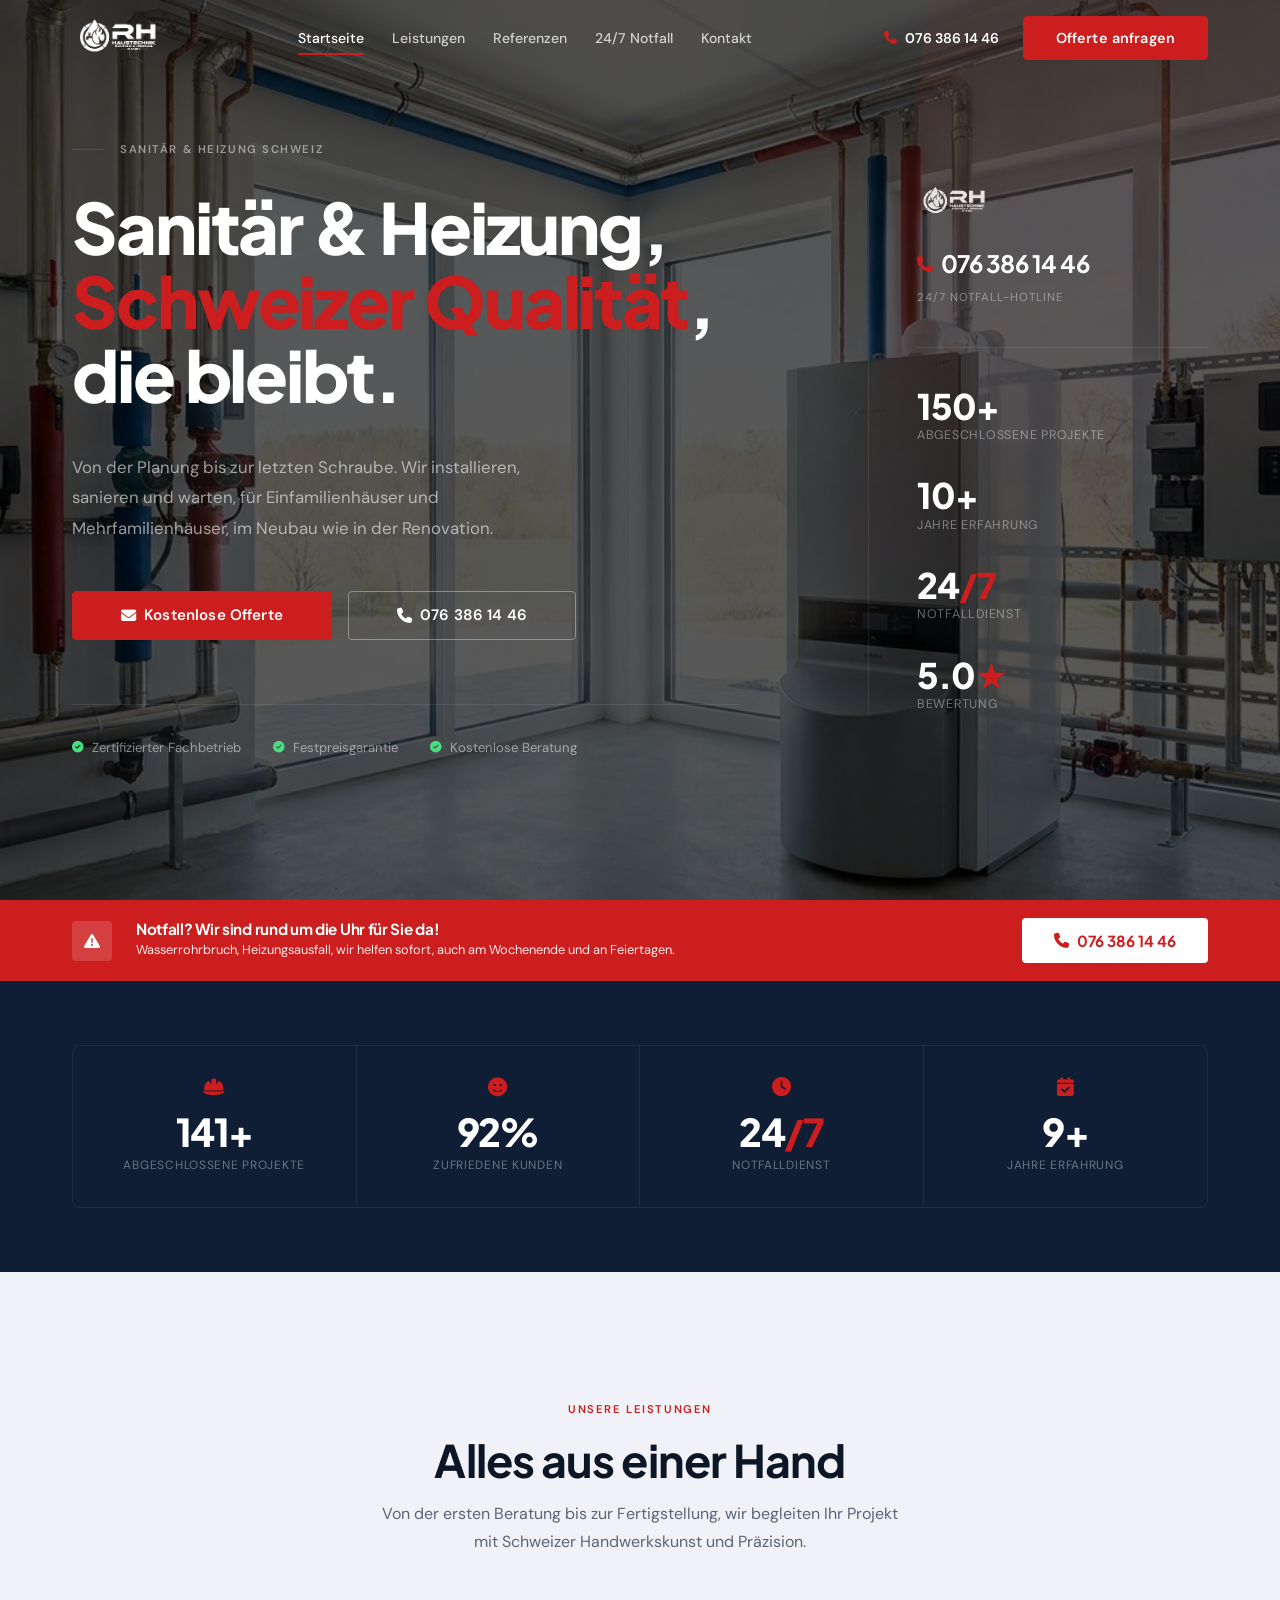
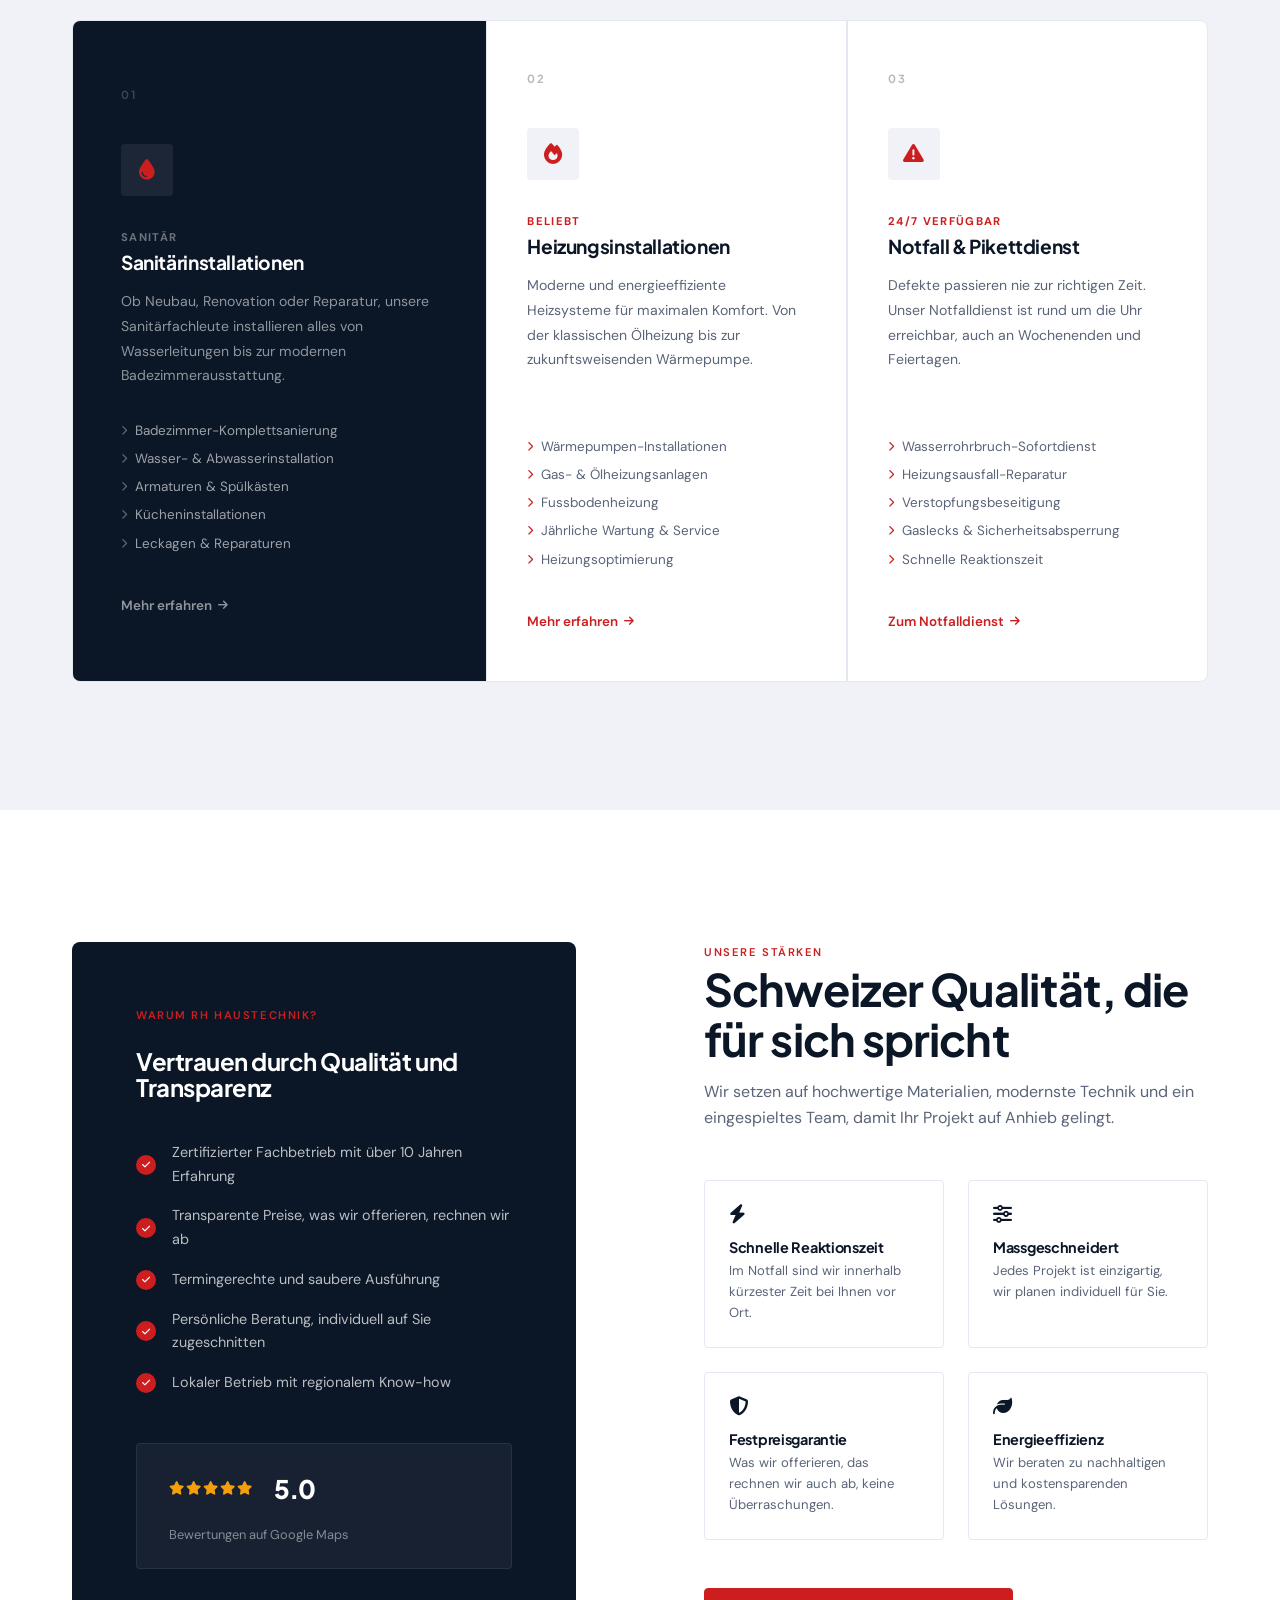
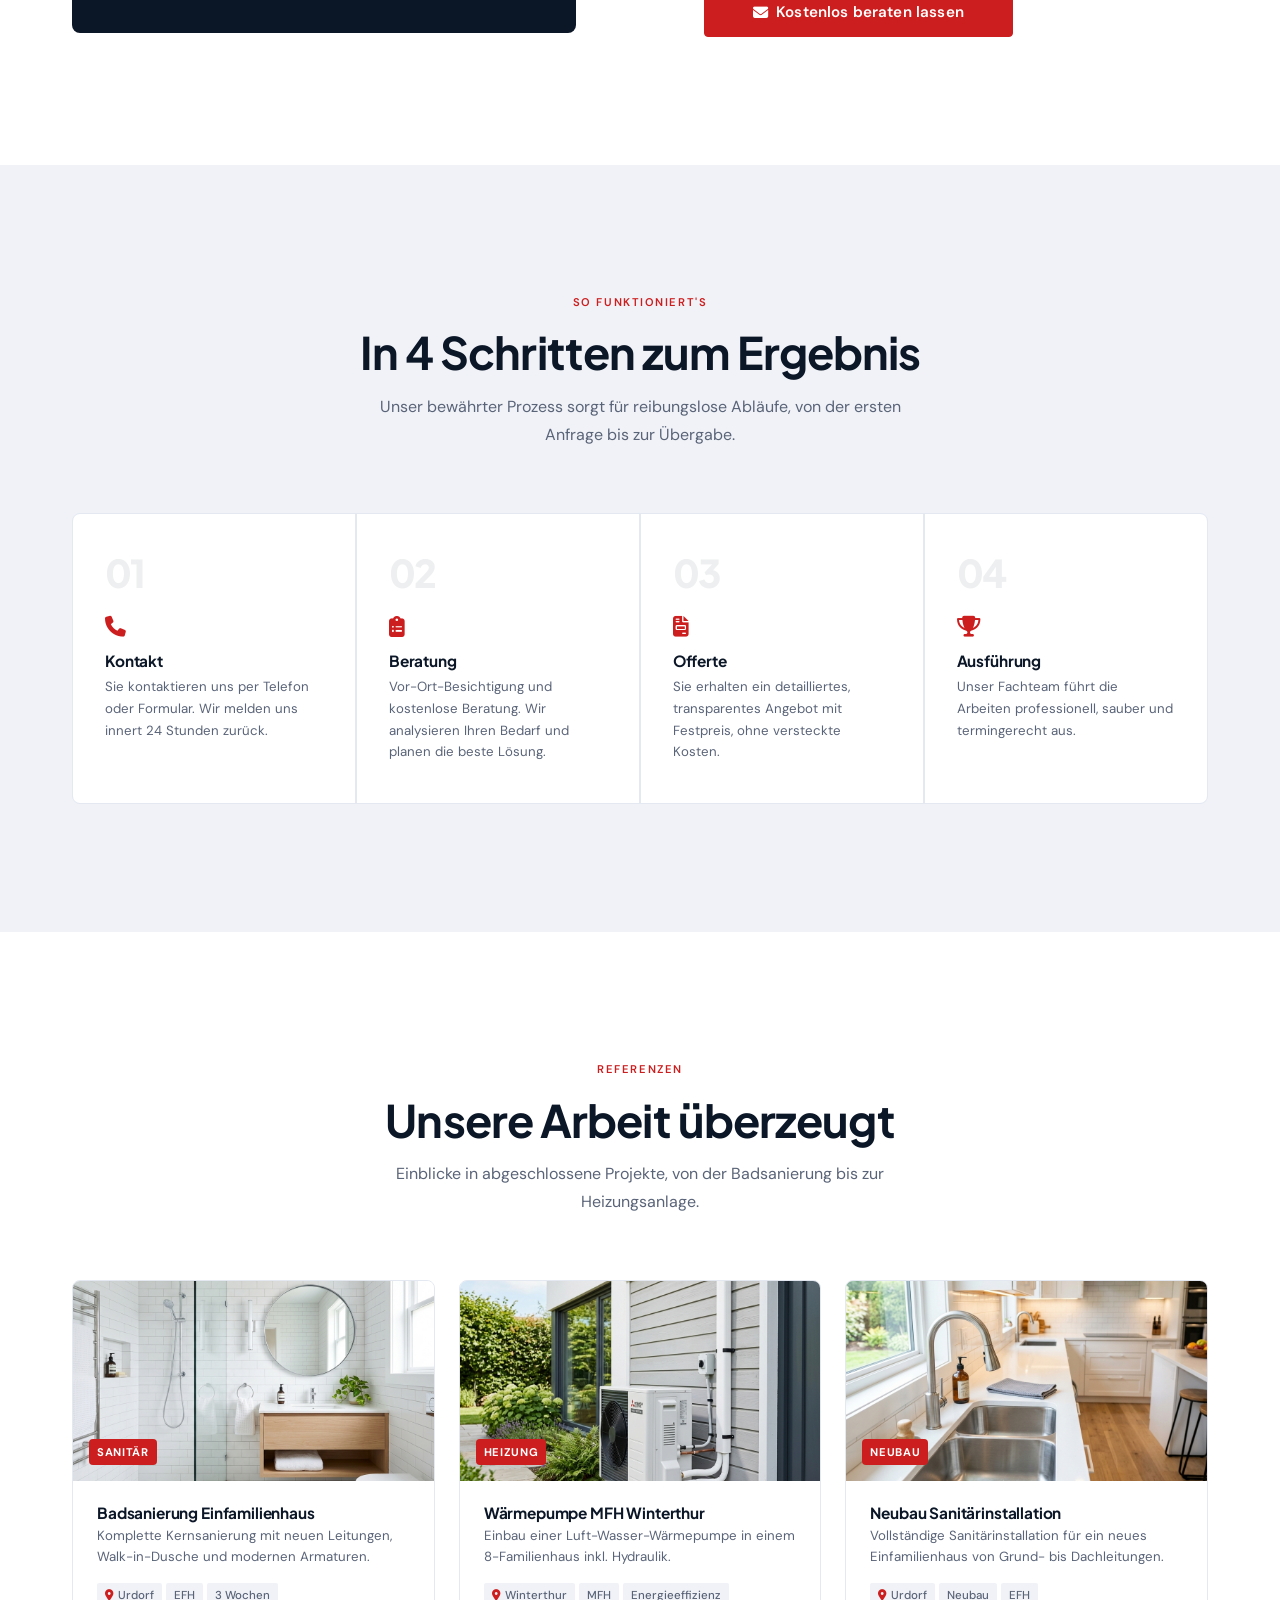
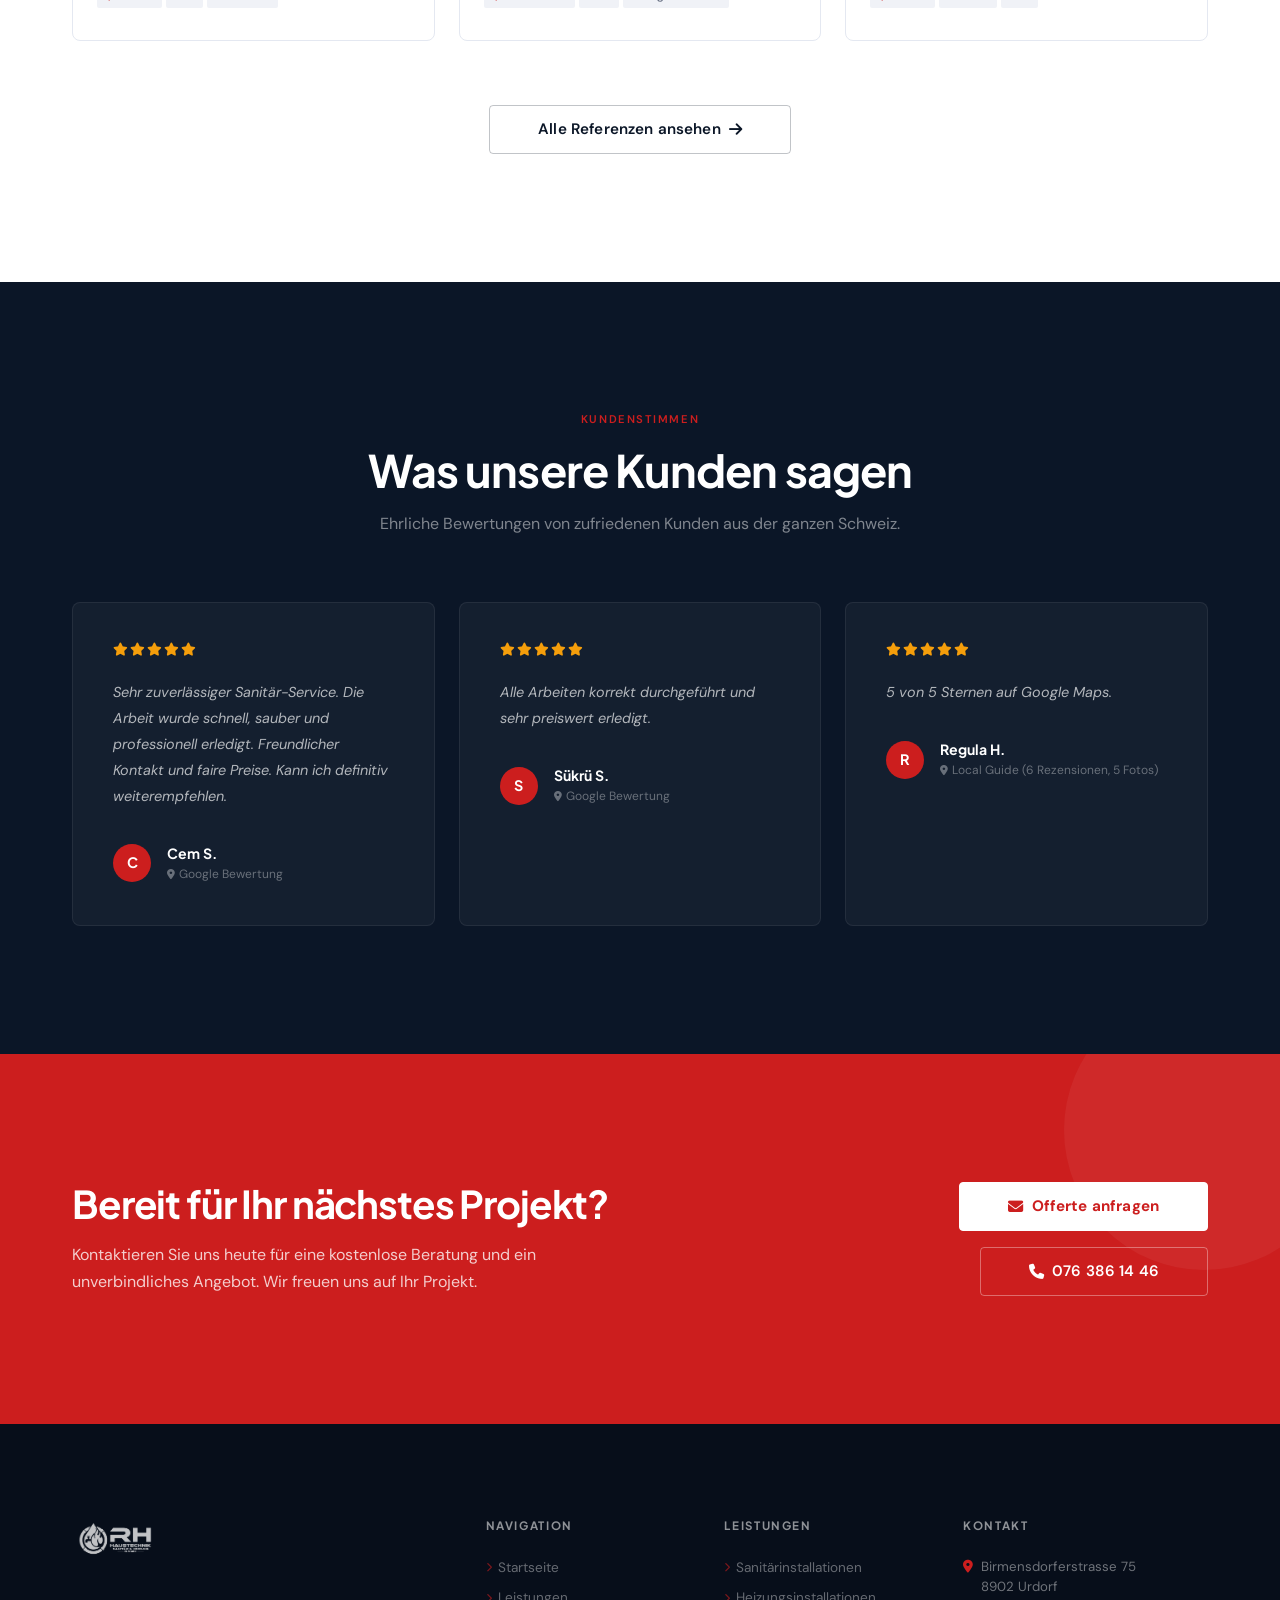
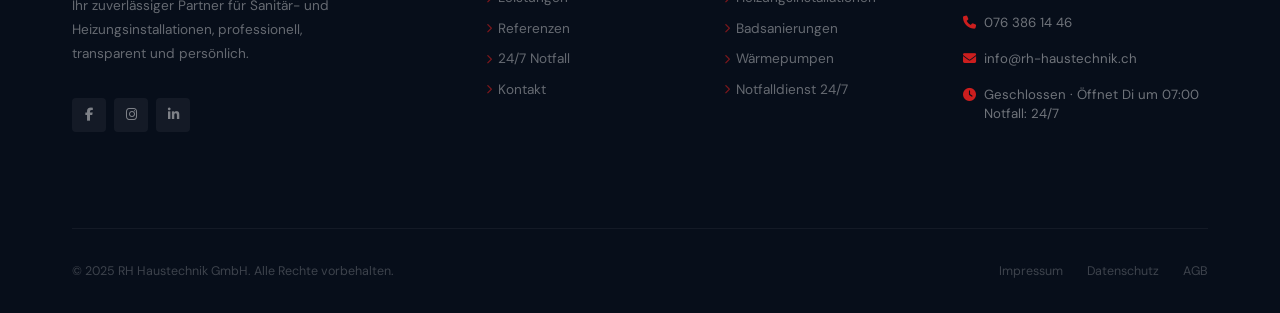
==== commit 214f0fcc: "Bindestriche durch Kommas ersetzt, Hamburger-Menu Fix - En-Dashes (–) in allen HTML-Dateien durch Ko" ====
--- a/index.html
+++ b/index.html
@@ -5,8 +5,8 @@
   <meta charset="UTF-8" />
   <meta name="viewport" content="width=device-width, initial-scale=1.0" />
   <meta name="description"
-    content="RH Haustechnik GmbH – Professionelle Sanitär- und Heizungsinstallationen in der Schweiz. 24/7 Notfalldienst. Kostenlose Offerte anfragen." />
-  <title>RH Haustechnik GmbH – Sanitär &amp; Heizung Schweiz</title>
+    content="RH Haustechnik GmbH, Professionelle Sanitär- und Heizungsinstallationen in der Schweiz. 24/7 Notfalldienst. Kostenlose Offerte anfragen." />
+  <title>RH Haustechnik GmbH, Sanitär &amp; Heizung Schweiz</title>
   <link rel="stylesheet" href="https://cdnjs.cloudflare.com/ajax/libs/font-awesome/6.5.0/css/all.min.css" />
   <link rel="preconnect" href="https://fonts.googleapis.com" />
   <link rel="preconnect" href="https://fonts.gstatic.com" crossorigin />
@@ -66,7 +66,7 @@
       <a href="tel:+41763861446" class="mob-phone">
         <i class="fa-solid fa-phone" aria-hidden="true"></i>
         <div>
-          <span class="mp-label">Notfall-Hotline – 24/7 verfügbar</span>
+          <span class="mp-label">Notfall-Hotline, 24/7 verfügbar</span>
           <span class="mp-num">076 386 14 46</span>
         </div>
       </a>
@@ -88,12 +88,12 @@
             <span class="label">Sanitär &amp; Heizung Schweiz</span>
           </div>
           <h1 class="hero-h1" id="heroTitle">
-            Sanitär &amp; Heizung –<br>
+            Sanitär &amp; Heizung,<br>
             <em>Schweizer Qualität</em>,<br>
             die bleibt.
           </h1>
           <p class="hero-desc">
-            Von der Planung bis zur letzten Schraube. Wir installieren, sanieren und warten – für Einfamilienhäuser und
+            Von der Planung bis zur letzten Schraube. Wir installieren, sanieren und warten, für Einfamilienhäuser und
             Mehrfamilienhäuser, im Neubau wie in der Renovation.
           </p>
           <div class="hero-actions">
@@ -168,7 +168,7 @@
           </div>
           <div class="es-text">
             <h3>Notfall? Wir sind rund um die Uhr für Sie da!</h3>
-            <p>Wasserrohrbruch, Heizungsausfall – wir helfen sofort, auch am Wochenende und an Feiertagen.</p>
+            <p>Wasserrohrbruch, Heizungsausfall, wir helfen sofort, auch am Wochenende und an Feiertagen.</p>
           </div>
         </div>
         <div class="es-cta">
@@ -215,7 +215,7 @@
       <div class="shd center">
         <span class="label">Unsere Leistungen</span>
         <h2 class="shd-title" id="svcTitle">Alles aus einer Hand</h2>
-        <p class="shd-sub">Von der ersten Beratung bis zur Fertigstellung – wir begleiten Ihr Projekt mit Schweizer
+        <p class="shd-sub">Von der ersten Beratung bis zur Fertigstellung, wir begleiten Ihr Projekt mit Schweizer
           Handwerkskunst und Präzision.</p>
       </div>
       <div class="svc-layout">
@@ -226,7 +226,7 @@
           <div class="svc-ico" aria-hidden="true"><i class="fa-solid fa-droplet"></i></div>
           <span class="svc-card-tag">Sanitär</span>
           <h3 class="svc-card-title">Sanitärinstallationen</h3>
-          <p class="svc-card-desc">Ob Neubau, Renovation oder Reparatur – unsere Sanitärfachleute installieren alles von
+          <p class="svc-card-desc">Ob Neubau, Renovation oder Reparatur, unsere Sanitärfachleute installieren alles von
             Wasserleitungen bis zur modernen Badezimmerausstattung.</p>
           <ul class="svc-list" aria-label="Leistungen Sanitär">
             <li><i class="fa-solid fa-chevron-right" aria-hidden="true"></i> Badezimmer-Komplettsanierung</li>
@@ -265,7 +265,7 @@
           <span class="svc-card-tag">24/7 verfügbar</span>
           <h3 class="svc-card-title">Notfall &amp; Pikettdienst</h3>
           <p class="svc-card-desc">Defekte passieren nie zur richtigen Zeit. Unser Notfalldienst ist rund um die Uhr
-            erreichbar – auch an Wochenenden und Feiertagen.</p>
+            erreichbar, auch an Wochenenden und Feiertagen.</p>
           <ul class="svc-list" aria-label="Leistungen Notfall">
             <li><i class="fa-solid fa-chevron-right" aria-hidden="true"></i> Wasserrohrbruch-Sofortdienst</li>
             <li><i class="fa-solid fa-chevron-right" aria-hidden="true"></i> Heizungsausfall-Reparatur</li>
@@ -298,7 +298,7 @@
             </div>
             <div class="wcheck">
               <div class="wcheck-dot"><i class="fa-solid fa-check" aria-hidden="true"></i></div>
-              Transparente Preise – was wir offerieren, rechnen wir ab
+              Transparente Preise, was wir offerieren, rechnen wir ab
             </div>
             <div class="wcheck">
               <div class="wcheck-dot"><i class="fa-solid fa-check" aria-hidden="true"></i></div>
@@ -306,7 +306,7 @@
             </div>
             <div class="wcheck">
               <div class="wcheck-dot"><i class="fa-solid fa-check" aria-hidden="true"></i></div>
-              Persönliche Beratung – individuell auf Sie zugeschnitten
+              Persönliche Beratung, individuell auf Sie zugeschnitten
             </div>
             <div class="wcheck">
               <div class="wcheck-dot"><i class="fa-solid fa-check" aria-hidden="true"></i></div>
@@ -331,7 +331,7 @@
           <span class="label">Unsere Stärken</span>
           <h2 id="whyTitle" style="margin-bottom:var(--s2);">Schweizer Qualität, die für sich spricht</h2>
           <p style="color:var(--muted);margin-bottom:var(--s6);">Wir setzen auf hochwertige Materialien, modernste
-            Technik und ein eingespieltes Team – damit Ihr Projekt auf Anhieb gelingt.</p>
+            Technik und ein eingespieltes Team, damit Ihr Projekt auf Anhieb gelingt.</p>
           <div class="benefits-grid">
             <div class="ben">
               <i class="fa-solid fa-bolt" aria-hidden="true"></i>
@@ -341,12 +341,12 @@
             <div class="ben">
               <i class="fa-solid fa-sliders" aria-hidden="true"></i>
               <h4>Massgeschneidert</h4>
-              <p>Jedes Projekt ist einzigartig – wir planen individuell für Sie.</p>
+              <p>Jedes Projekt ist einzigartig, wir planen individuell für Sie.</p>
             </div>
             <div class="ben">
               <i class="fa-solid fa-shield-halved" aria-hidden="true"></i>
               <h4>Festpreisgarantie</h4>
-              <p>Was wir offerieren, das rechnen wir auch ab – keine Überraschungen.</p>
+              <p>Was wir offerieren, das rechnen wir auch ab, keine Überraschungen.</p>
             </div>
             <div class="ben">
               <i class="fa-solid fa-leaf" aria-hidden="true"></i>
@@ -372,7 +372,7 @@
       <div class="shd center">
         <span class="label">So funktioniert's</span>
         <h2 class="shd-title" id="procTitle">In 4 Schritten zum Ergebnis</h2>
-        <p class="shd-sub">Unser bewährter Prozess sorgt für reibungslose Abläufe – von der ersten Anfrage bis zur
+        <p class="shd-sub">Unser bewährter Prozess sorgt für reibungslose Abläufe, von der ersten Anfrage bis zur
           Übergabe.</p>
       </div>
       <div class="process-row">
@@ -392,7 +392,7 @@
           <div class="proc-n" aria-hidden="true">03</div>
           <i class="fa-solid fa-file-invoice" aria-hidden="true"></i>
           <h3>Offerte</h3>
-          <p>Sie erhalten ein detailliertes, transparentes Angebot mit Festpreis – ohne versteckte Kosten.</p>
+          <p>Sie erhalten ein detailliertes, transparentes Angebot mit Festpreis, ohne versteckte Kosten.</p>
         </div>
         <div class="proc-step fi">
           <div class="proc-n" aria-hidden="true">04</div>
@@ -410,7 +410,7 @@
       <div class="shd center">
         <span class="label">Referenzen</span>
         <h2 class="shd-title" id="refTitle">Unsere Arbeit überzeugt</h2>
-        <p class="shd-sub">Einblicke in abgeschlossene Projekte – von der Badsanierung bis zur Heizungsanlage.</p>
+        <p class="shd-sub">Einblicke in abgeschlossene Projekte, von der Badsanierung bis zur Heizungsanlage.</p>
       </div>
       <div class="ref-grid">
         <article class="ref-card fi">
@@ -563,7 +563,7 @@
       <div class="footer-grid">
         <div class="footer-brand">
           <img src="img/logo.png" alt="RH Haustechnik GmbH" />
-          <p>Ihr zuverlässiger Partner für Sanitär- und Heizungsinstallationen – professionell, transparent und
+          <p>Ihr zuverlässiger Partner für Sanitär- und Heizungsinstallationen, professionell, transparent und
             persönlich.</p>
           <div class="footer-socials" aria-label="Social Media">
             <a href="#" class="f-social" aria-label="Facebook"><i class="fa-brands fa-facebook-f"></i></a>
--- a/css/style.css
+++ b/css/style.css
@@ -330,7 +330,7 @@
 /* ─── HERO ─── */
 .hero {
   min-height: 100vh;
-  background: var(--ink);
+  background: linear-gradient(rgba(0,0,0,0.65), rgba(0,0,0,0.65)), url('../img/Hero-Section.png') center center / cover no-repeat;
   position: relative;
   display: flex;
   flex-direction: column;
@@ -351,14 +351,7 @@
 
 /* Faint grid */
 .hero-grid {
-  position: absolute;
-  inset: 0;
-  background-image:
-    linear-gradient(rgba(255,255,255,1) 1px, transparent 1px),
-    linear-gradient(90deg, rgba(255,255,255,1) 1px, transparent 1px);
-  background-size: 64px 64px;
-  opacity: 0.018;
-  pointer-events: none;
+  display: none;
 }
 
 .hero-inner {
@@ -786,20 +779,25 @@
 .rating-row {
   display: flex;
   align-items: center;
-  gap: var(--s3);
+  flex-wrap: wrap;
+  gap: var(--s2);
   padding: var(--s3) var(--s4);
   background: rgba(255,255,255,0.05);
   border-radius: var(--r);
   border: 1px solid rgba(255,255,255,0.07);
-}
-
-.rating-stars { display:flex; gap:2px; }
+  box-sizing: border-box;
+  width: 100%;
+}
+
+.rating-stars { display:flex; gap:2px; order:1; }
 .rating-stars i { color: #f59e0b; font-size: 0.85rem; }
 
 .rating-text {
   font-size: 0.8rem;
   color: rgba(255,255,255,0.48);
   line-height: 1.4;
+  order: 3;
+  width: 100%;
 }
 
 .rating-score {
@@ -807,8 +805,9 @@
   font-size: 1.6rem;
   font-weight: 800;
   color: var(--white);
-  margin-left: auto;
+  margin-left: 6px;
   letter-spacing: -0.04em;
+  order: 2;
 }
 
 /* benefits */
@@ -1777,6 +1776,8 @@
 
   /* why */
   .why-panel           { padding: var(--s5); }
+  .why-section .btn    { width: 100%; justify-content: center; box-sizing: border-box; }
+  .why-layout > div    { min-width: 0; }
 
   /* refs */
   .ref-grid            { grid-template-columns: 1fr; }
@@ -1848,6 +1849,7 @@
 
   /* why */
   .why-panel           { padding: var(--s4); }
+  .why-section .btn    { width: 100%; justify-content: center; box-sizing: border-box; }
 
   /* contact */
   .c-form-box          { padding: var(--s4); }
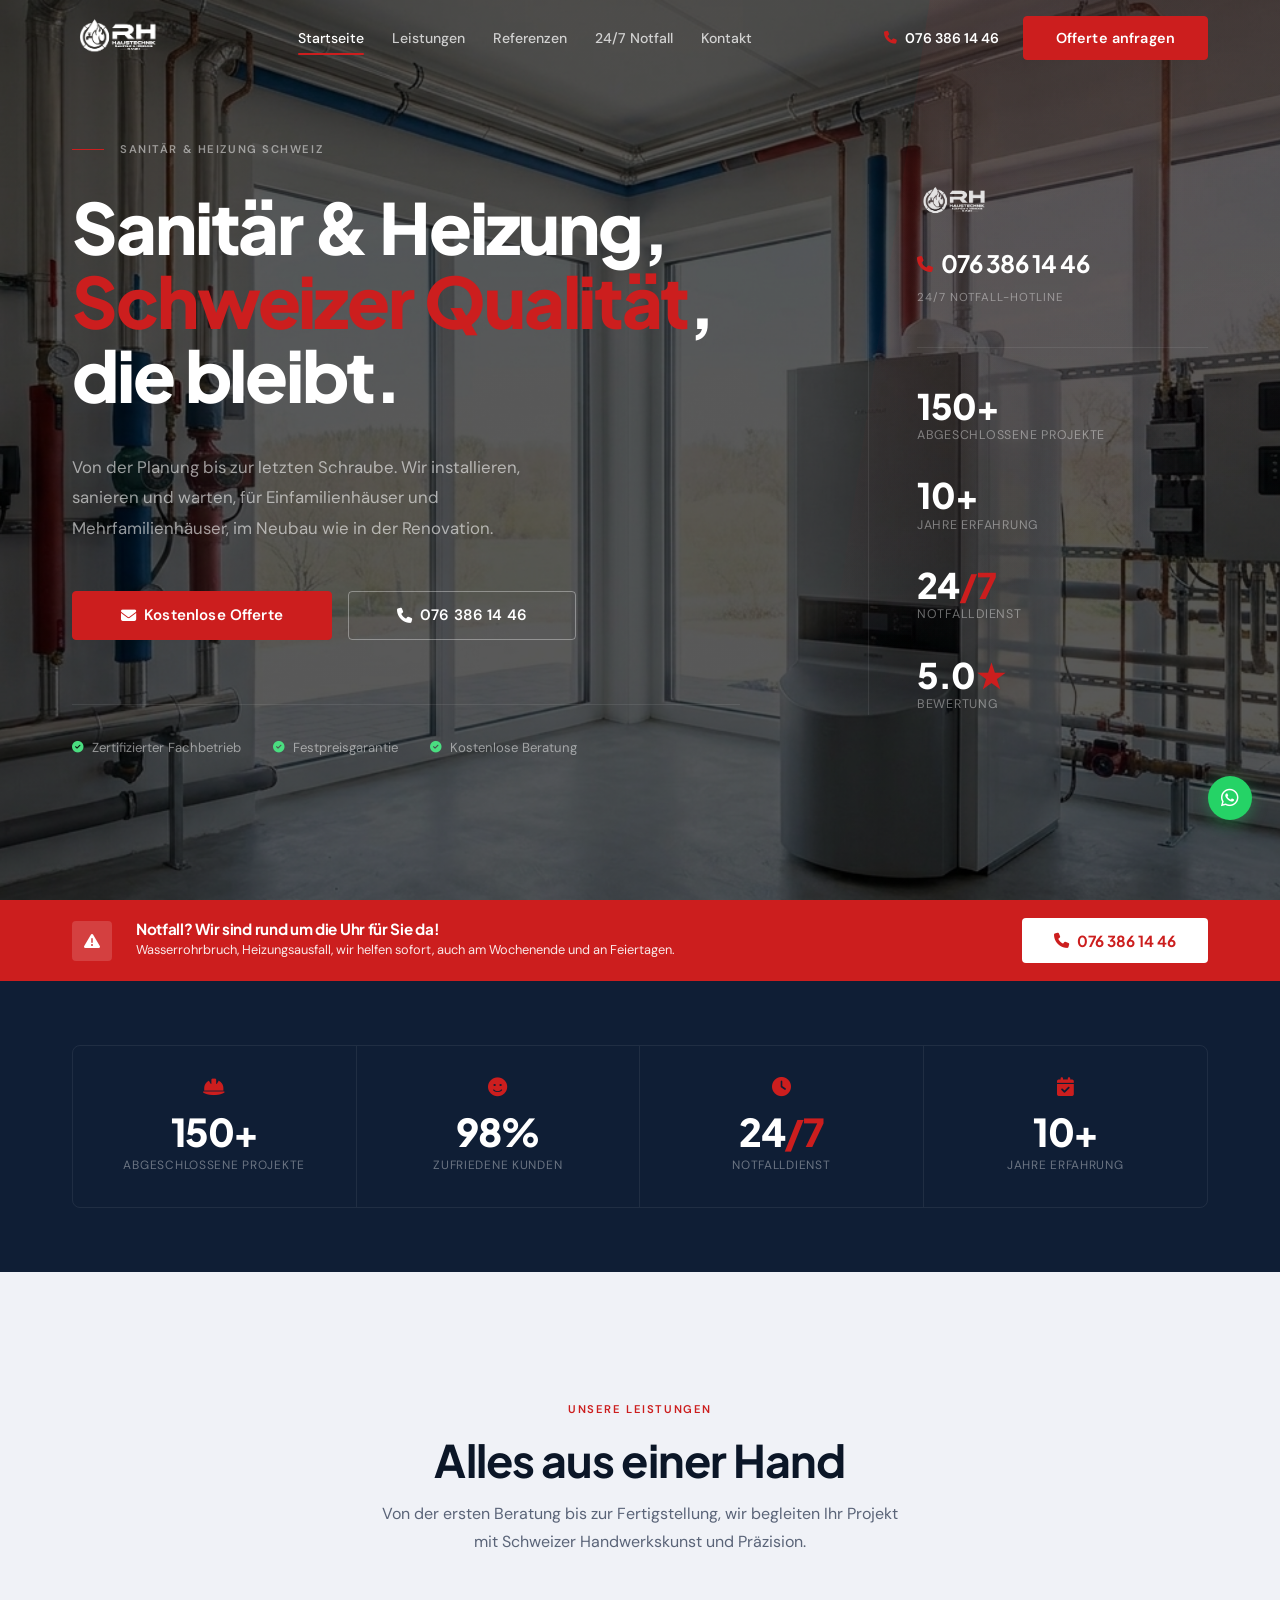
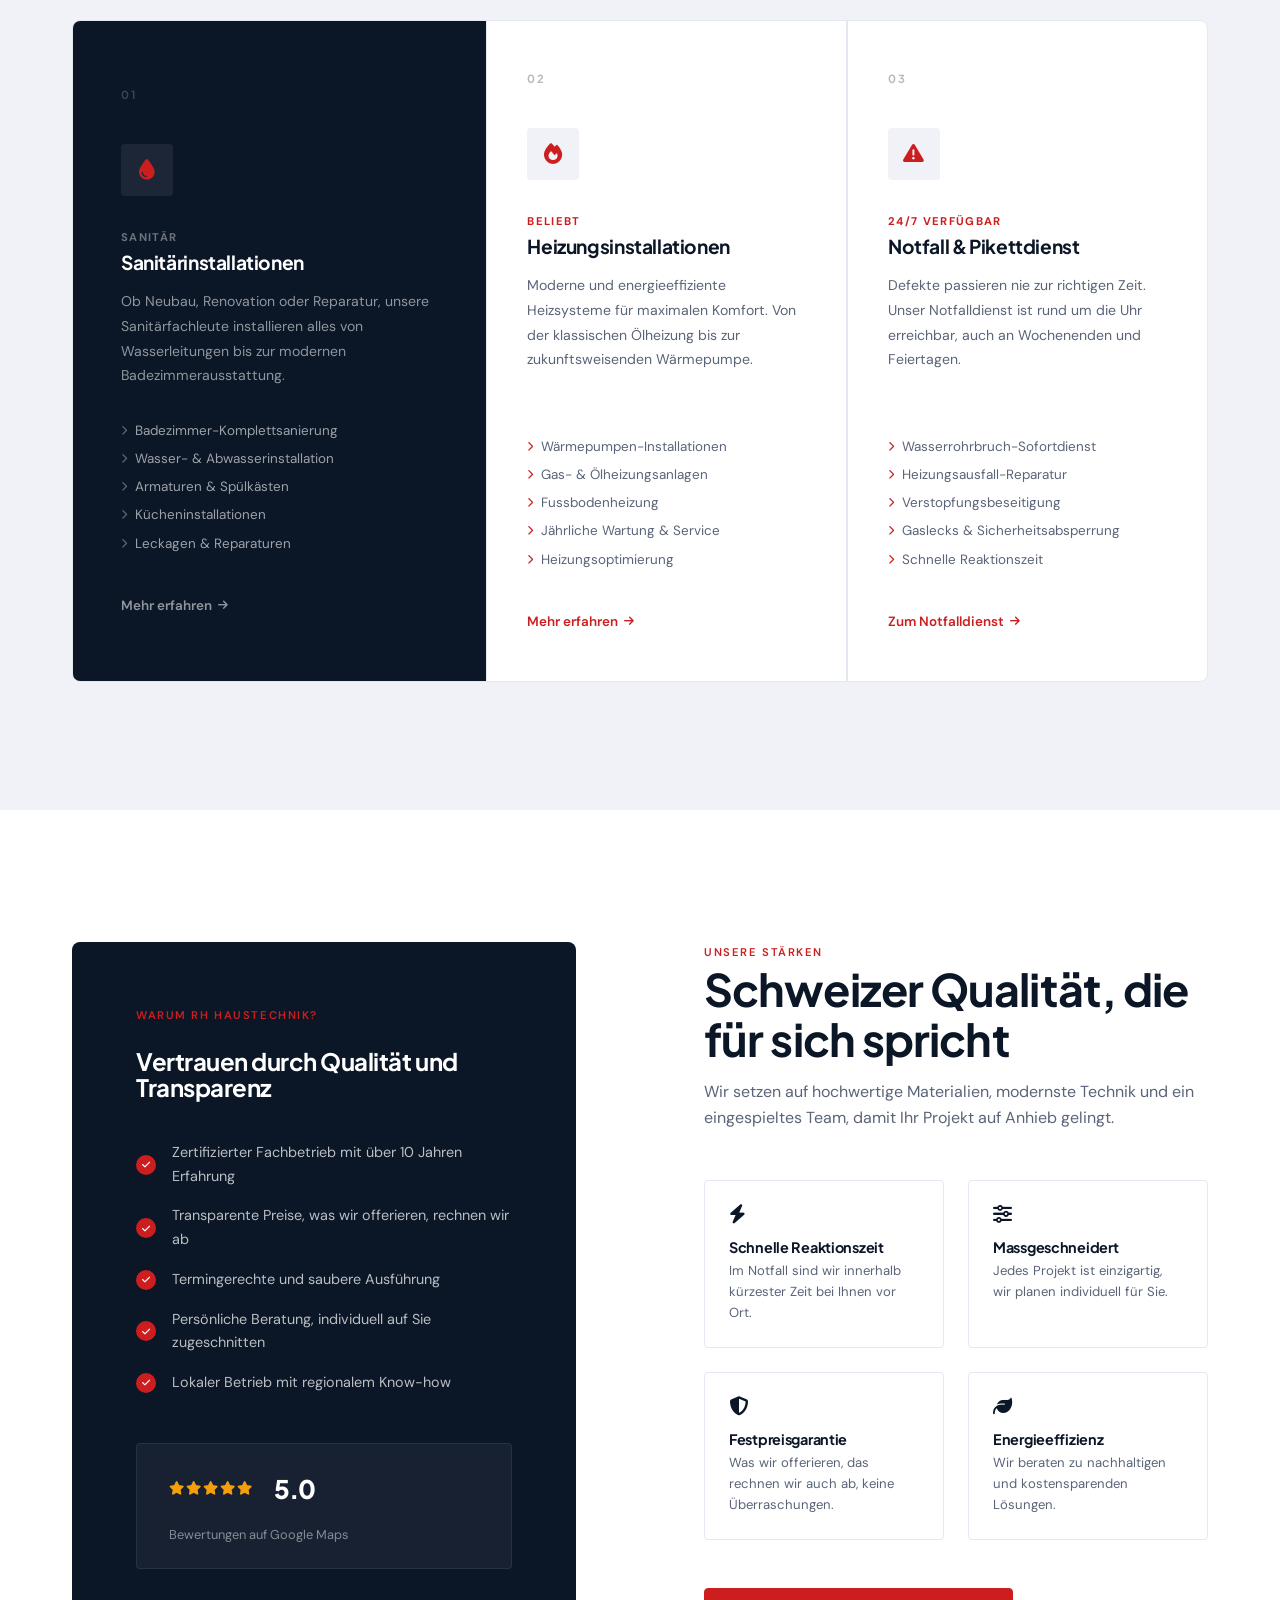
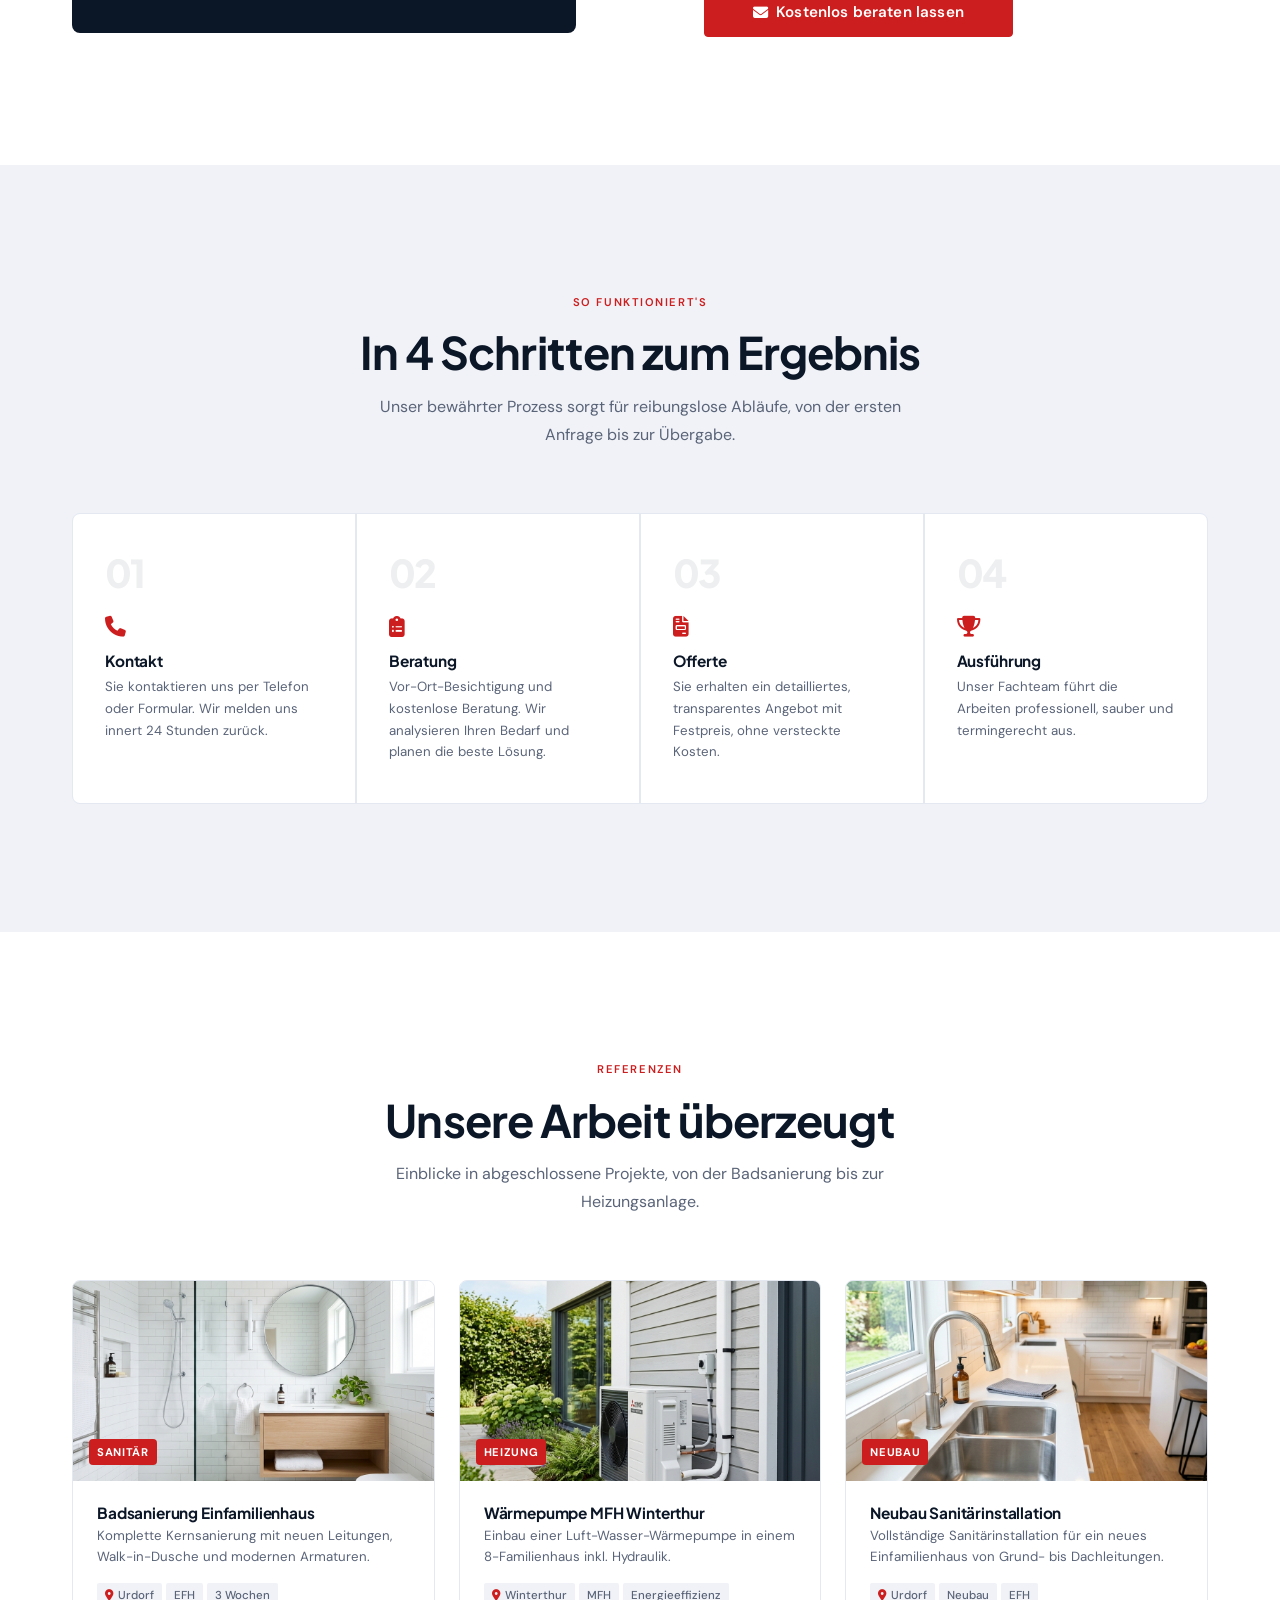
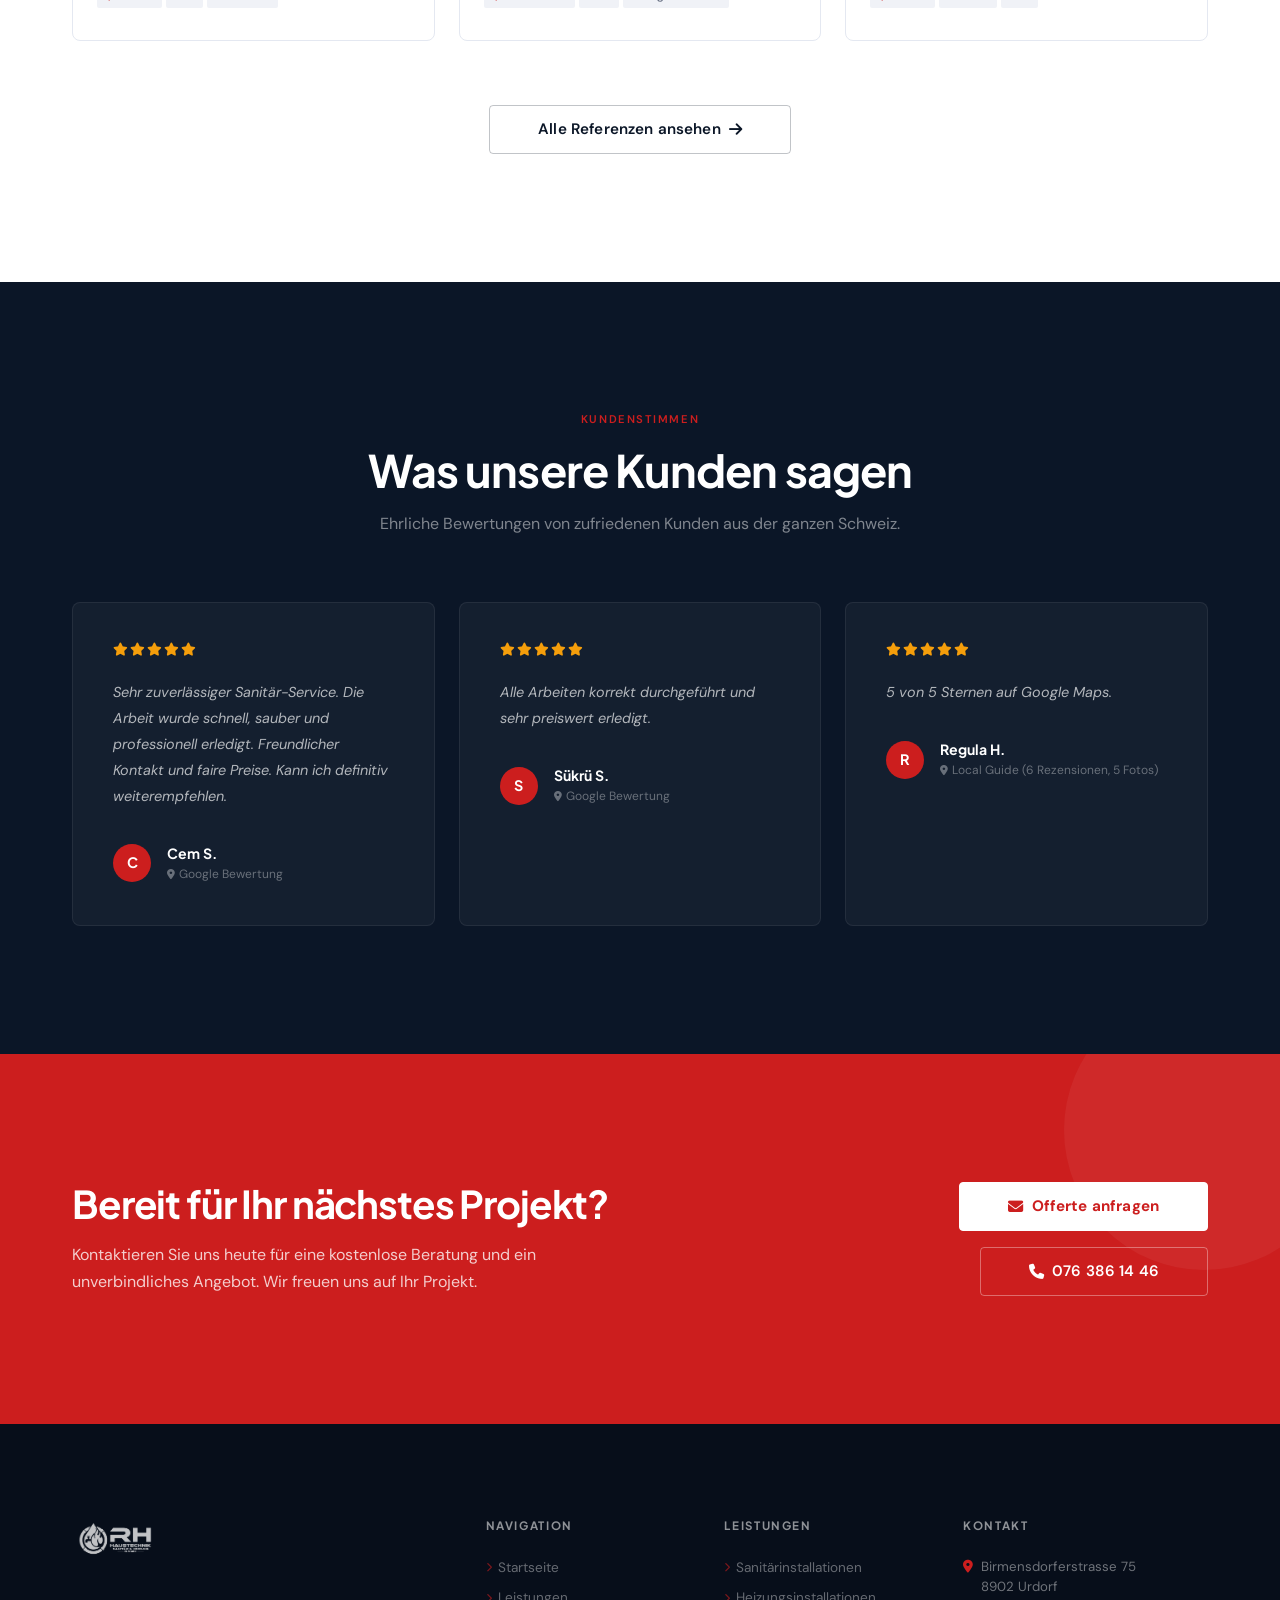
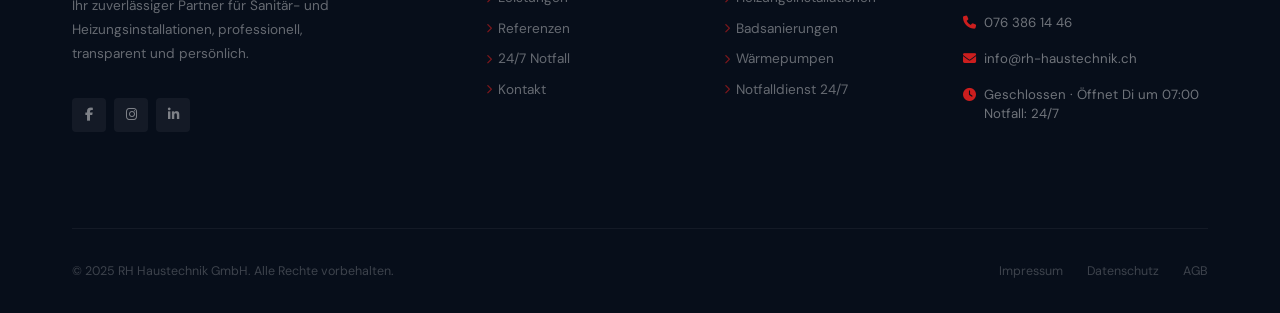
==== commit ae6990e6: "WhatsApp-Button, Google Maps und Lazy-Loading hinzugefügt - Floating WhatsApp-Button auf allen Seite" ====
--- a/index.html
+++ b/index.html
@@ -24,7 +24,7 @@
     <div class="container">
       <div class="nav-inner">
         <a href="index.html" class="nav-logo" aria-label="RH Haustechnik Startseite">
-          <img src="img/logo.png" alt="RH Haustechnik GmbH" />
+          <img src="img/logo.png" alt="RH Haustechnik GmbH" data-nolazy / loading="lazy" />
         </a>
         <ul class="nav-links" role="list">
           <li><a href="index.html" class="active">Startseite</a></li>
@@ -50,7 +50,7 @@
   <!-- MOBILE MENU -->
   <div class="mobile-menu" role="dialog" aria-modal="true" aria-label="Navigation">
     <div class="mob-head">
-      <img src="img/logo.png" alt="RH Haustechnik GmbH" />
+      <img src="img/logo.png" alt="RH Haustechnik GmbH" / loading="lazy" />
       <button class="mob-close" aria-label="Menü schliessen">
         <i class="fa-solid fa-xmark" aria-hidden="true"></i>
       </button>
@@ -126,7 +126,7 @@
         <div class="hero-stats-panel" aria-hidden="true">
           <div class="hsp-top">
             <div class="hsp-logo">
-              <img src="img/logo.png" alt="" />
+              <img src="img/logo.png" alt="" / loading="lazy" />
             </div>
             <a href="tel:+41763861446" class="hsp-tel">
               <i class="fa-solid fa-phone" aria-hidden="true"></i>
@@ -416,7 +416,7 @@
         <article class="ref-card fi">
           <div class="ref-thumb t-ink" role="img" aria-label="Badsanierung Einfamilienhaus">
             <img src="img/sanitaer.jpg" alt="Badsanierung Einfamilienhaus"
-              style="width:100%;height:100%;object-fit:cover;" />
+              style="width:100%;height:100%;object-fit:cover;" / loading="lazy" />
             <div class="ref-badge">Sanitär</div>
           </div>
           <div class="ref-body">
@@ -433,7 +433,7 @@
         <article class="ref-card fi">
           <div class="ref-thumb t-red" role="img" aria-label="Wärmepumpe MFH">
             <img src="img/heizung.jpg" alt="Wärmepumpe MFH Winterthur"
-              style="width:100%;height:100%;object-fit:cover;" />
+              style="width:100%;height:100%;object-fit:cover;" / loading="lazy" />
             <div class="ref-badge">Heizung</div>
           </div>
           <div class="ref-body">
@@ -450,7 +450,7 @@
         <article class="ref-card fi">
           <div class="ref-thumb t-slate" role="img" aria-label="Neubau Sanitär">
             <img src="img/kueche.jpg" alt="Neubau Sanitärinstallation"
-              style="width:100%;height:100%;object-fit:cover;" />
+              style="width:100%;height:100%;object-fit:cover;" / loading="lazy" />
             <div class="ref-badge">Neubau</div>
           </div>
           <div class="ref-body">
@@ -562,7 +562,7 @@
     <div class="container">
       <div class="footer-grid">
         <div class="footer-brand">
-          <img src="img/logo.png" alt="RH Haustechnik GmbH" />
+          <img src="img/logo.png" alt="RH Haustechnik GmbH" / loading="lazy" />
           <p>Ihr zuverlässiger Partner für Sanitär- und Heizungsinstallationen, professionell, transparent und
             persönlich.</p>
           <div class="footer-socials" aria-label="Social Media">
@@ -632,6 +632,10 @@
     </div>
   </footer>
 
+  <a href="https://wa.me/41763861446" class="whatsapp-btn" target="_blank" rel="noopener" aria-label="WhatsApp schreiben">
+    <i class="fa-brands fa-whatsapp" aria-hidden="true"></i>
+  </a>
+
   <button class="scroll-top-btn" aria-label="Nach oben scrollen" title="Nach oben">
     <i class="fa-solid fa-arrow-up" aria-hidden="true"></i>
   </button>
--- a/css/style.css
+++ b/css/style.css
@@ -1689,6 +1689,26 @@
 .scroll-top-btn.show { opacity:1; transform:translateY(0); }
 .scroll-top-btn:hover { background: var(--red); }
 
+/* ─── WHATSAPP BUTTON ─── */
+.whatsapp-btn {
+  position: fixed;
+  bottom: 80px; right: 28px;
+  width: 44px; height: 44px;
+  background: #25d366;
+  color: var(--white);
+  border-radius: 50%;
+  display: flex; align-items: center; justify-content: center;
+  font-size: 1.25rem;
+  box-shadow: 0 4px 16px rgba(37,211,102,0.35);
+  z-index: 900;
+  transition: background var(--t) var(--ease), transform var(--t) var(--ease);
+}
+.whatsapp-btn:hover { background: #1ebe5d; transform: scale(1.08); }
+
+/* ─── MAP ─── */
+.map-section { line-height: 0; }
+.map-section iframe { width: 100%; height: 420px; border: 0; display: block; }
+
 /* ─── SECTION HEADERS ─── */
 .shd { margin-bottom: var(--s8); }
 .shd.center { text-align:center; }
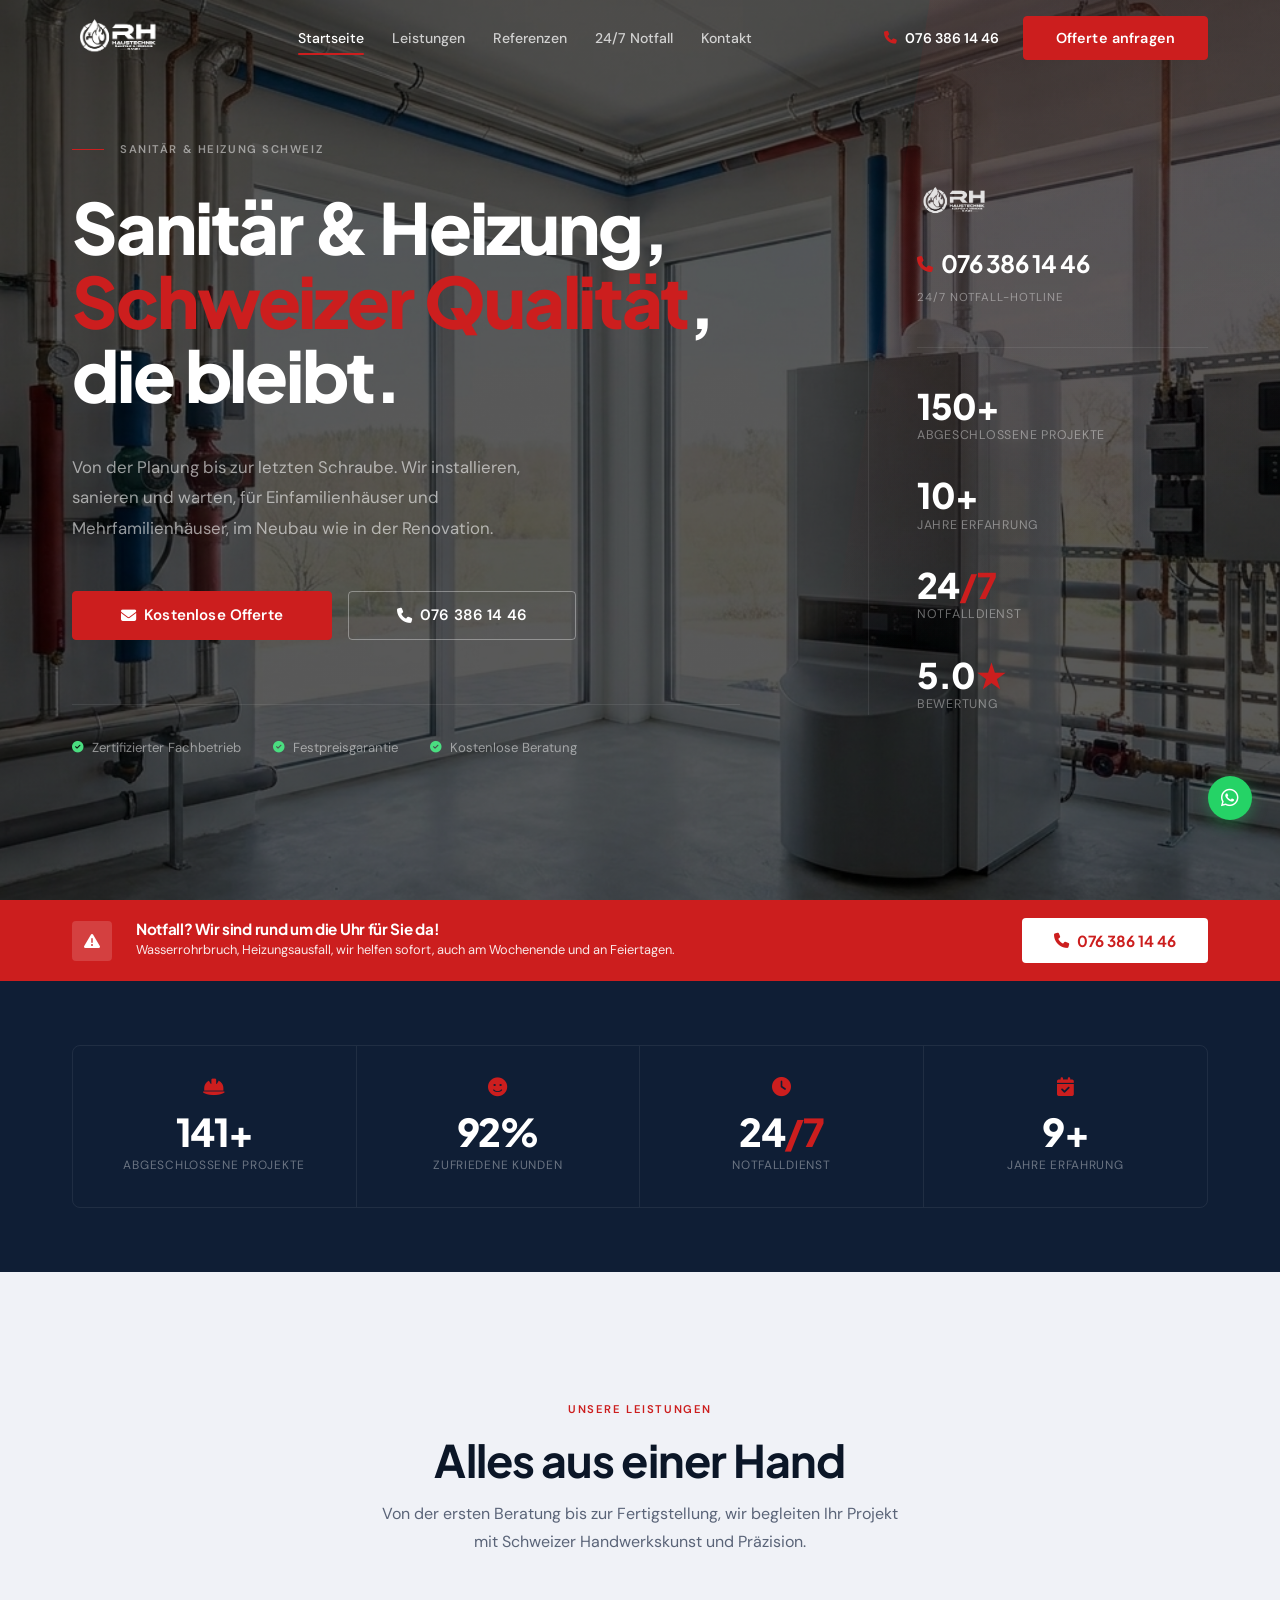
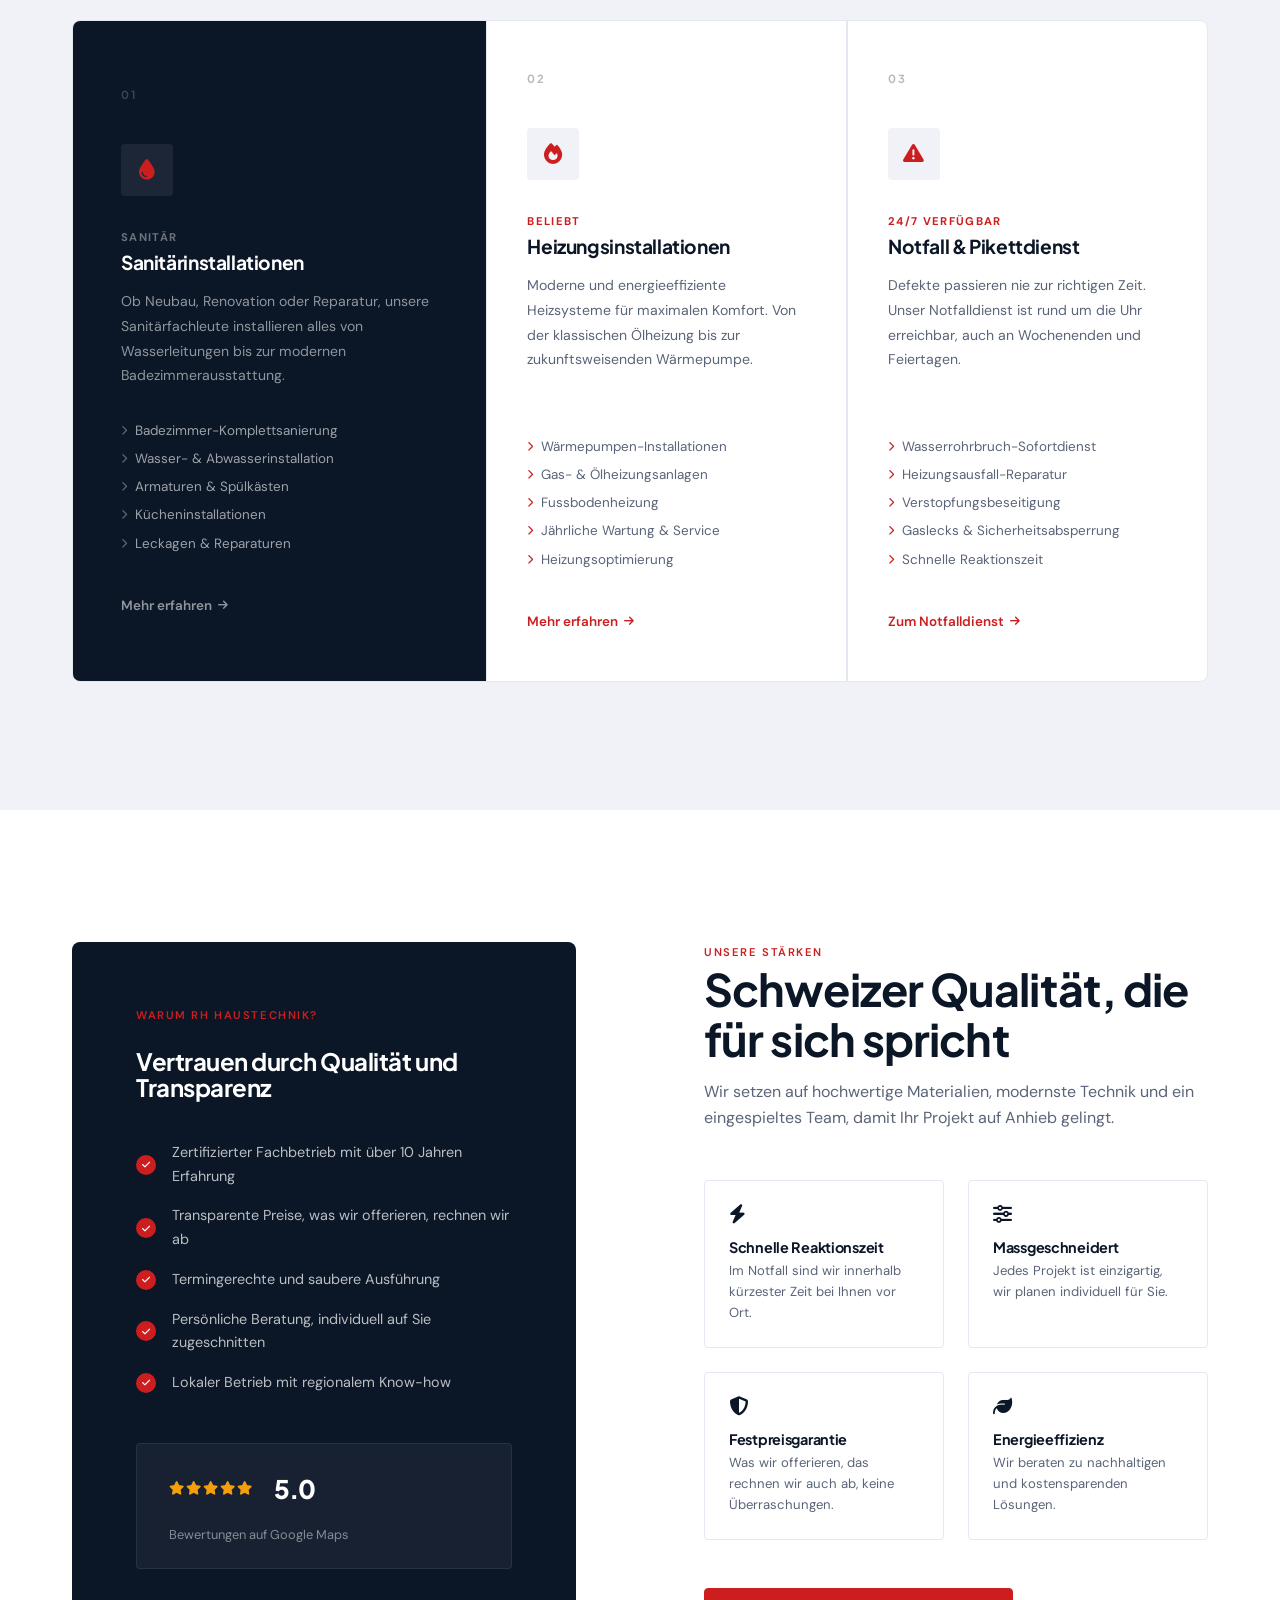
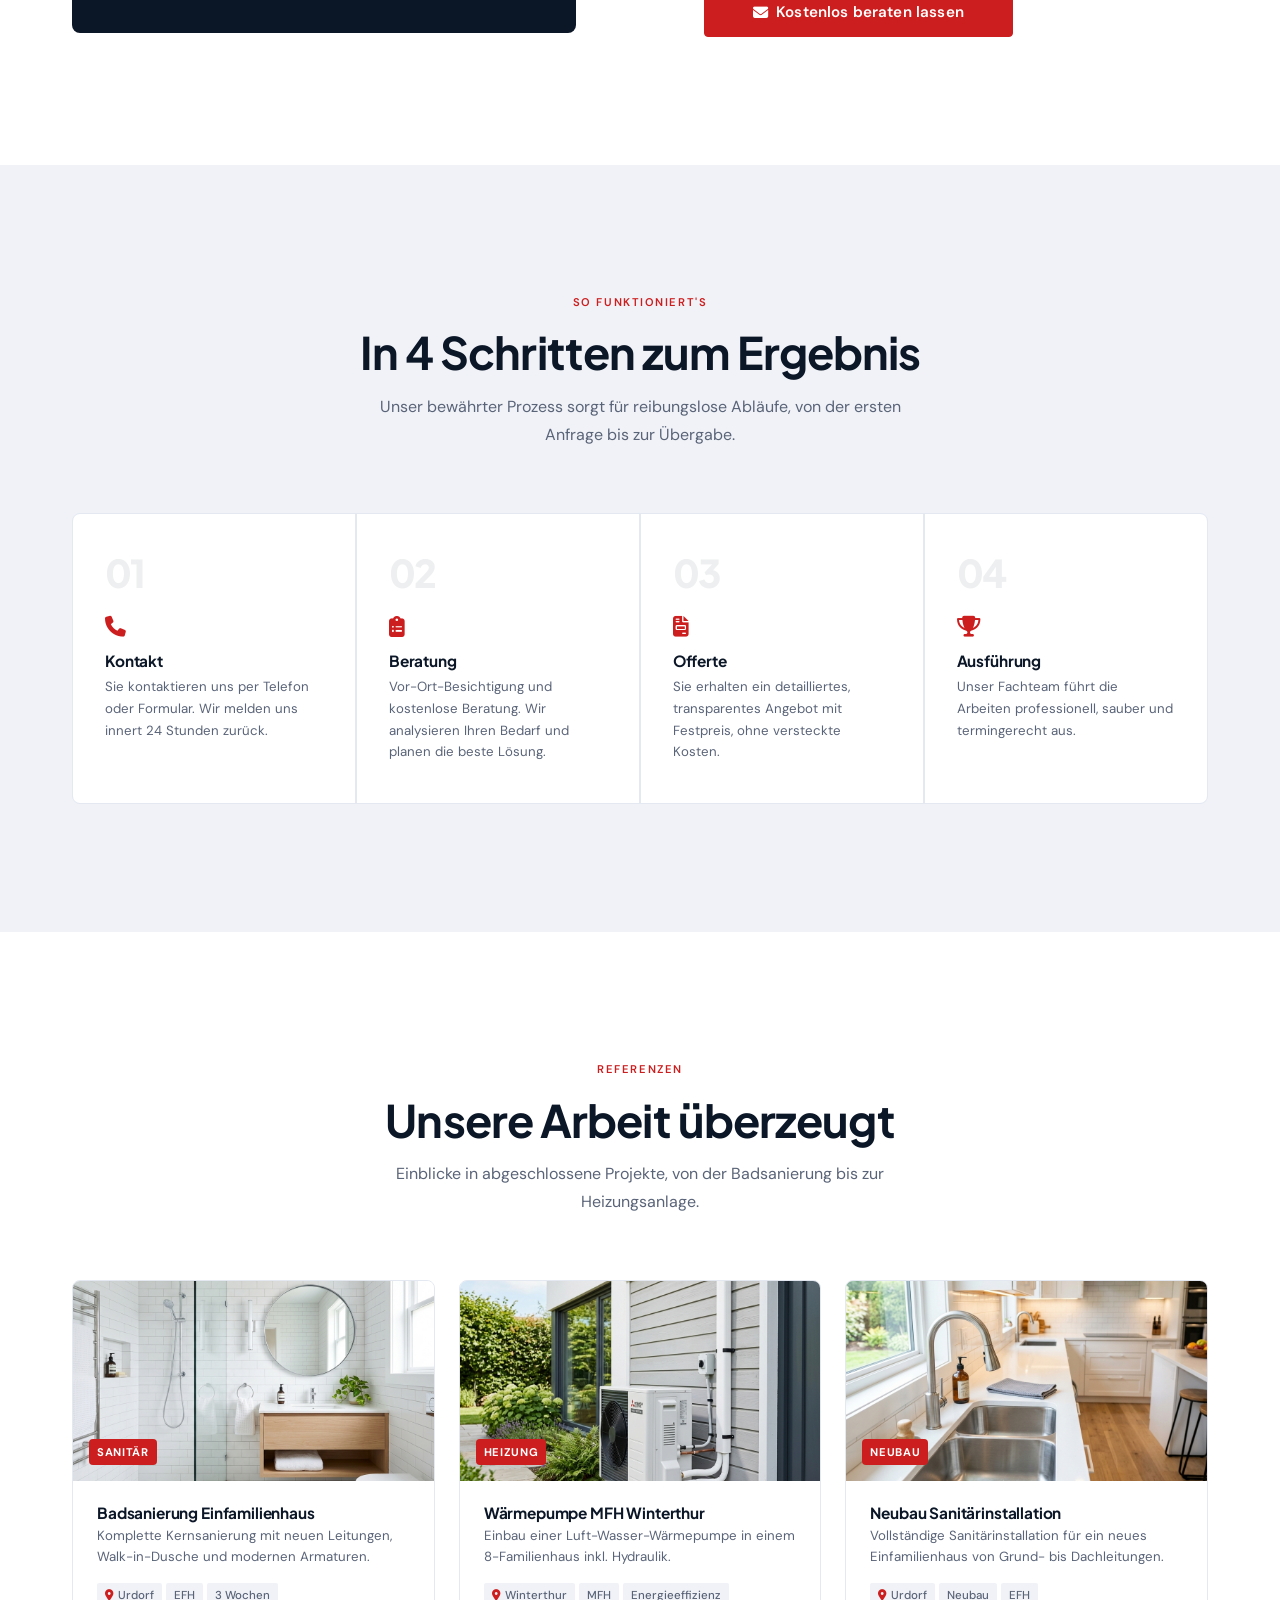
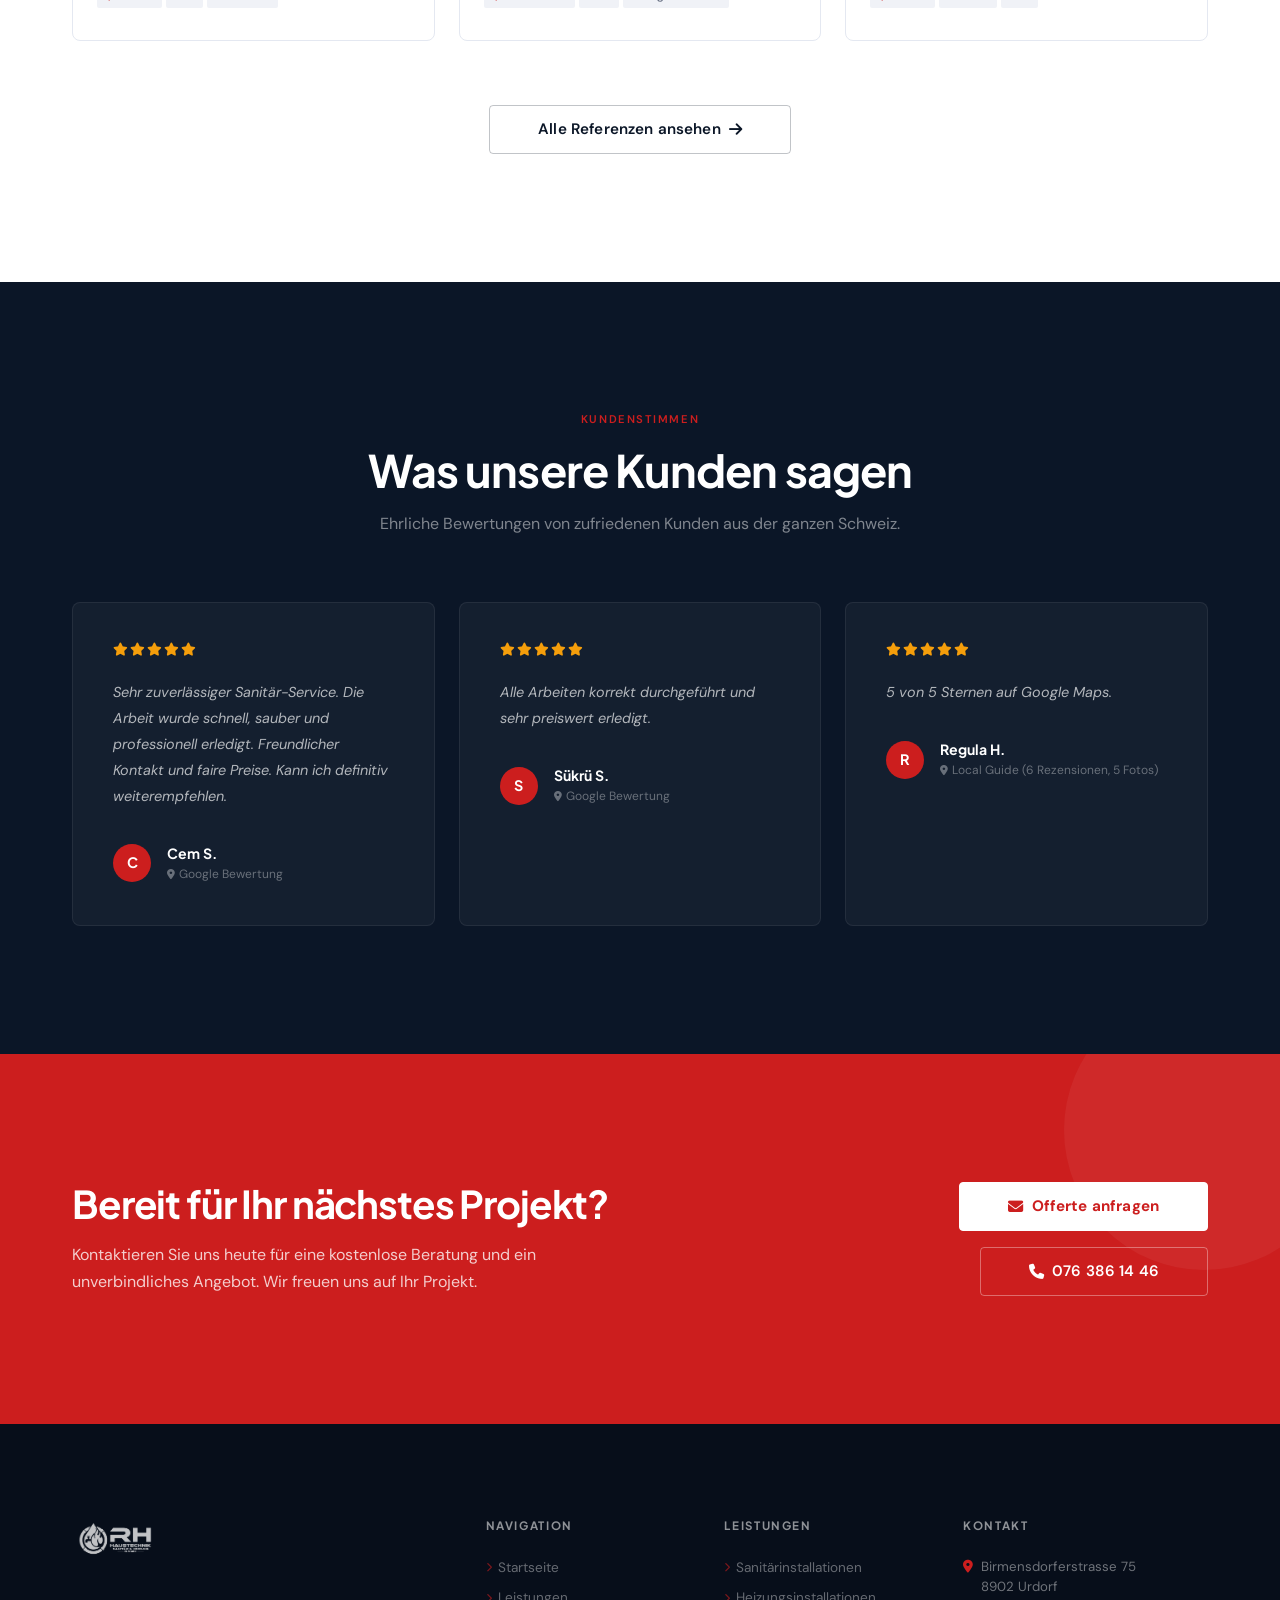
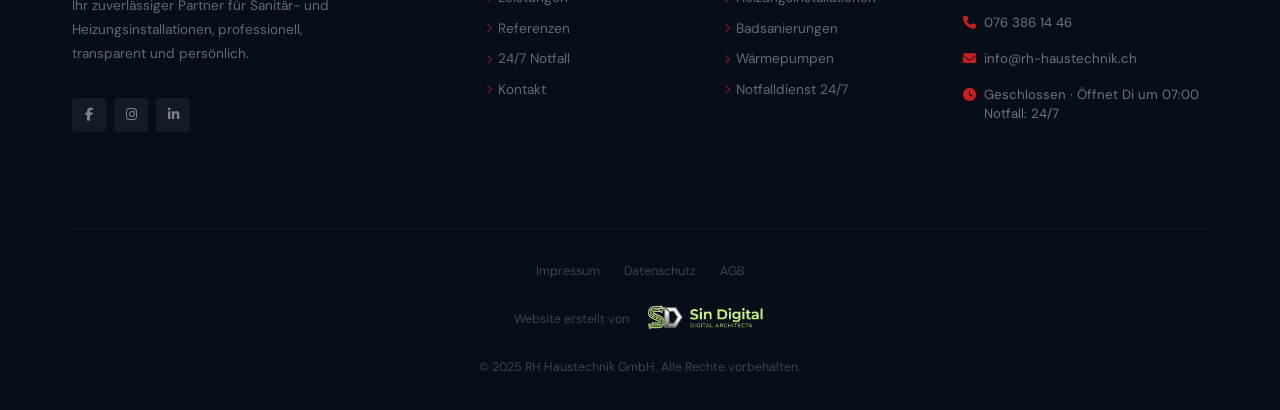
==== commit 4313a627: "Integrate Sin-Digital logo in footer across all pages" ====
--- a/index.html
+++ b/index.html
@@ -622,12 +622,18 @@
         </div>
       </div>
       <div class="footer-bottom">
-        <p>© 2025 RH Haustechnik GmbH. Alle Rechte vorbehalten.</p>
         <div class="footer-legal">
           <a href="#">Impressum</a>
           <a href="#">Datenschutz</a>
           <a href="#">AGB</a>
         </div>
+        <div class="footer-credits">
+          <span>Website erstellt von</span>
+          <a href="https://www.sin-digital.com/" target="_blank" rel="noopener" class="credits-logo" aria-label="sIn Digital - Digital Architects">
+            <img src="img/Logo_Sin-Digital.png" alt="sIn Digital - Digital Architects" loading="lazy" />
+          </a>
+        </div>
+        <p>© 2025 RH Haustechnik GmbH. Alle Rechte vorbehalten.</p>
       </div>
     </div>
   </footer>
--- a/css/style.css
+++ b/css/style.css
@@ -1655,16 +1655,24 @@
   padding: var(--s4) 0;
   display: flex;
   align-items: center;
-  justify-content: space-between;
+  justify-content: center;
   gap: var(--s3);
   flex-wrap: wrap;
-}
-
-.footer-bottom p { font-size: 0.78rem; color: rgba(255,255,255,0.22); margin:0; }
-
-.footer-legal { display:flex; gap: var(--s3); }
+  flex-direction: column;
+}
+
+.footer-bottom p { font-size: 0.78rem; color: rgba(255,255,255,0.22); margin:0; order: 3; }
+
+.footer-legal { display:flex; gap: var(--s3); order: 1; }
 .footer-legal a { font-size: 0.78rem; color: rgba(255,255,255,0.22); transition: color var(--t); }
 .footer-legal a:hover { color: var(--red); }
+
+.footer-credits { display: flex; align-items: center; gap: var(--s2); order: 2; }
+.footer-credits span { font-size: 0.78rem; color: rgba(255,255,255,0.22); }
+
+.credits-logo { display: flex; align-items: center; text-decoration: none; transition: opacity var(--t) var(--ease); }
+.credits-logo:hover { opacity: 0.8; }
+.credits-logo img { height: 28px; max-width: 140px; object-fit: contain; }
 
 /* ─── SCROLL TOP ─── */
 .scroll-top-btn {
@@ -1921,3 +1929,7 @@
   .mob-phone .mp-num   { font-size: 1.1rem; }
   .hero-proof          { display: none; }
 }
+
+/* ─────────────────────────────────────────
+   RESPONSIVE
+───────────────────────────────────────── */
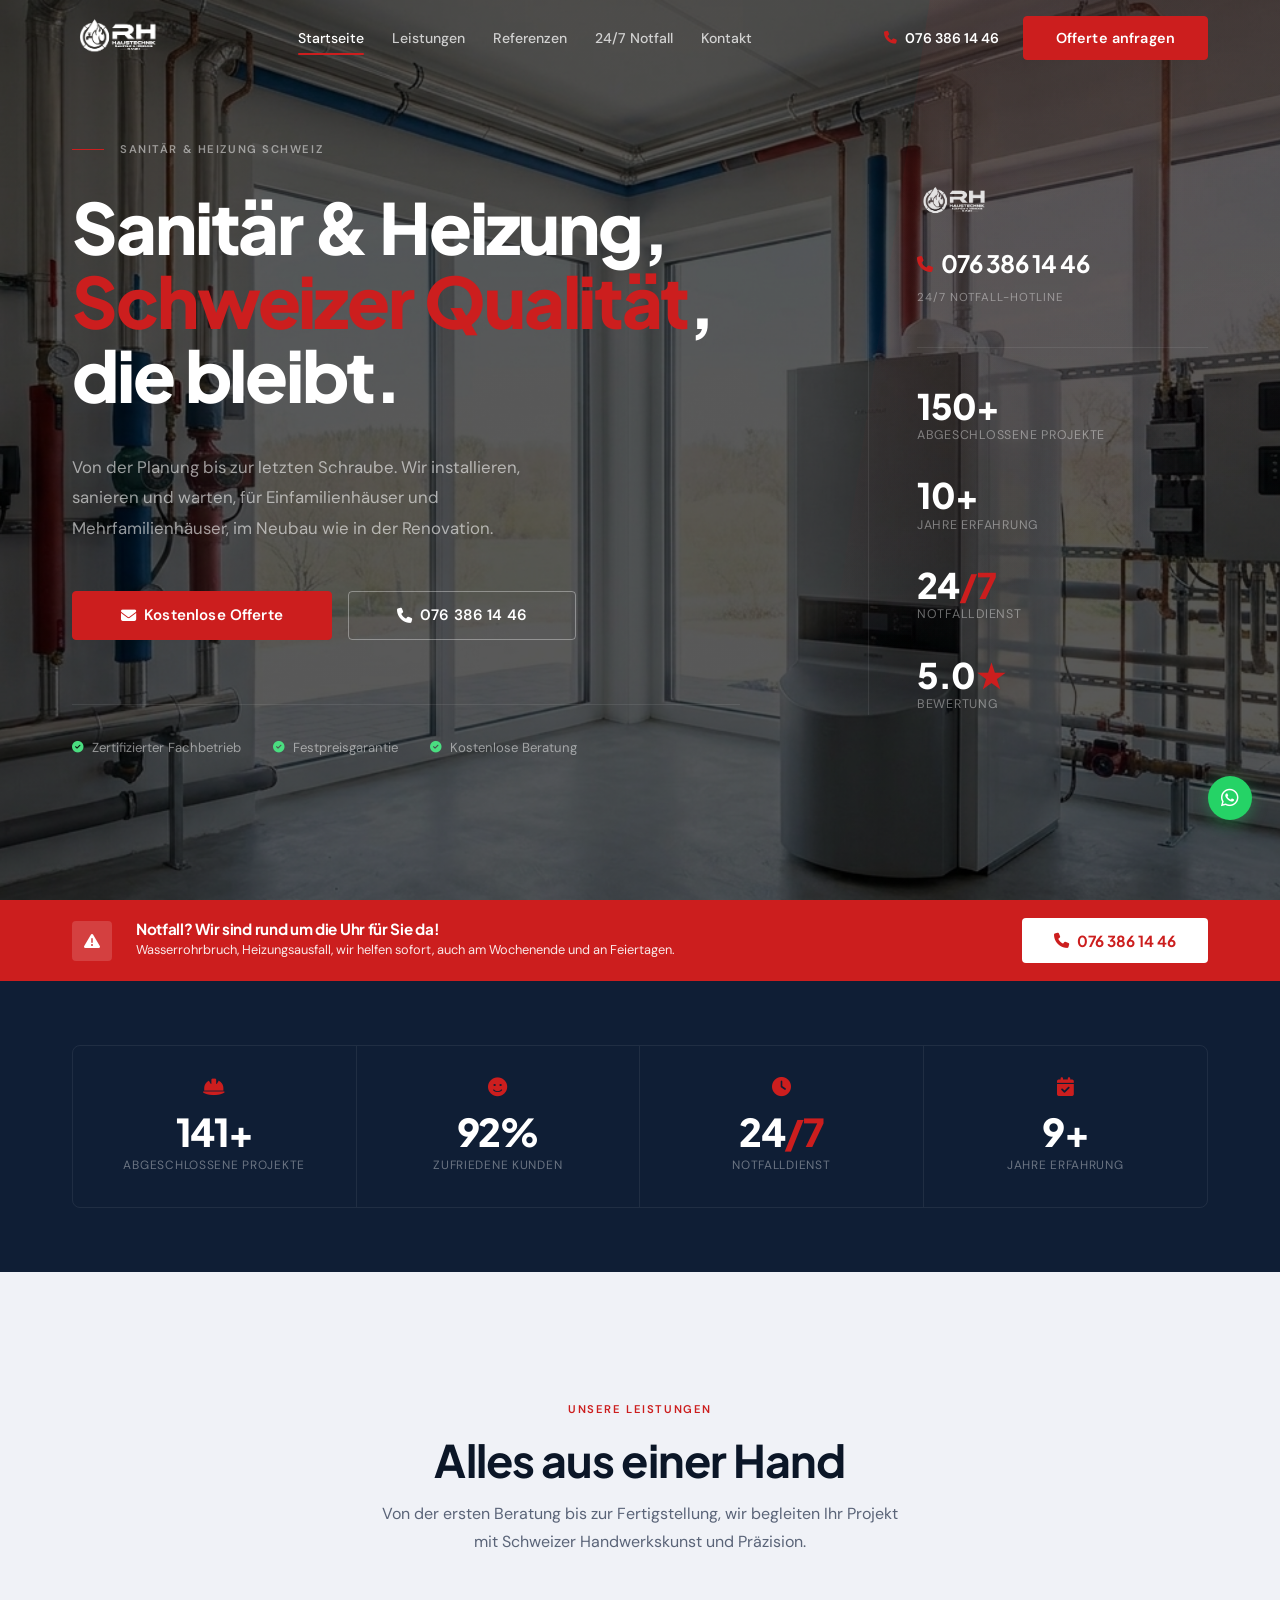
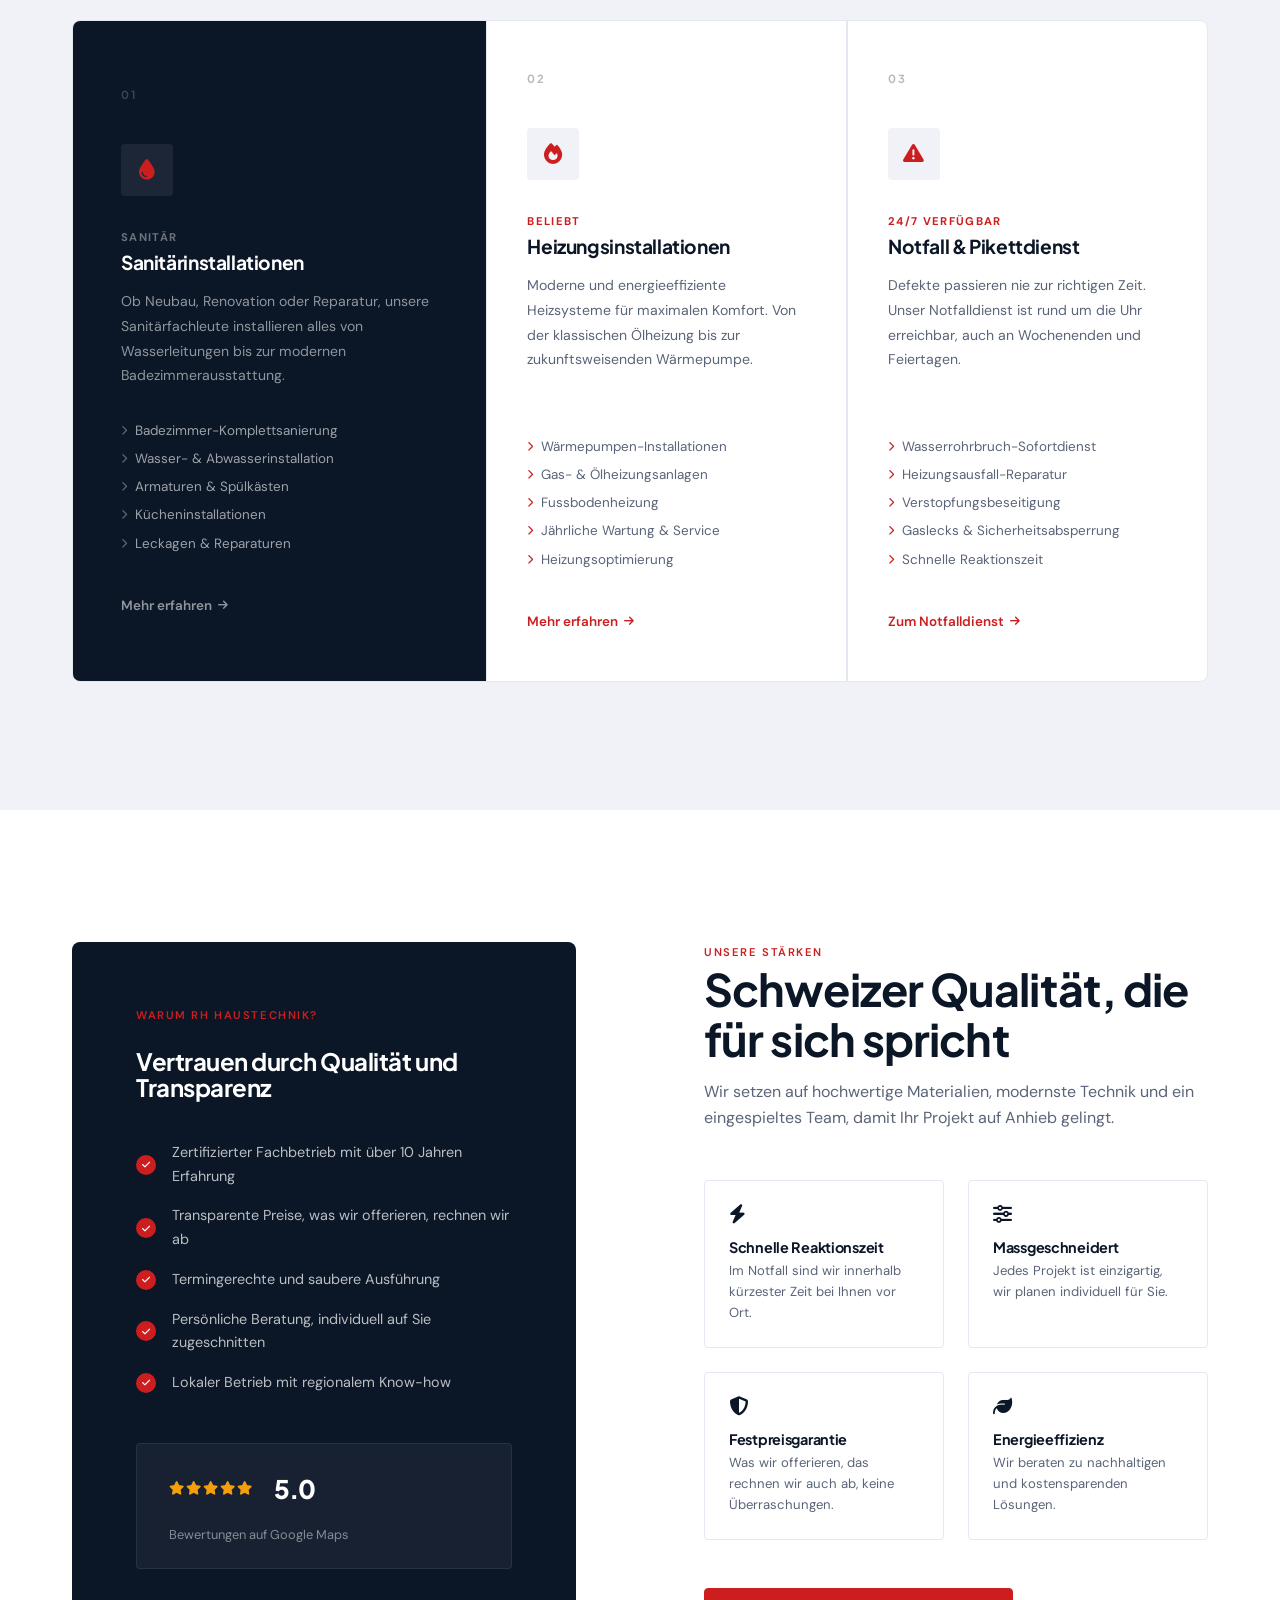
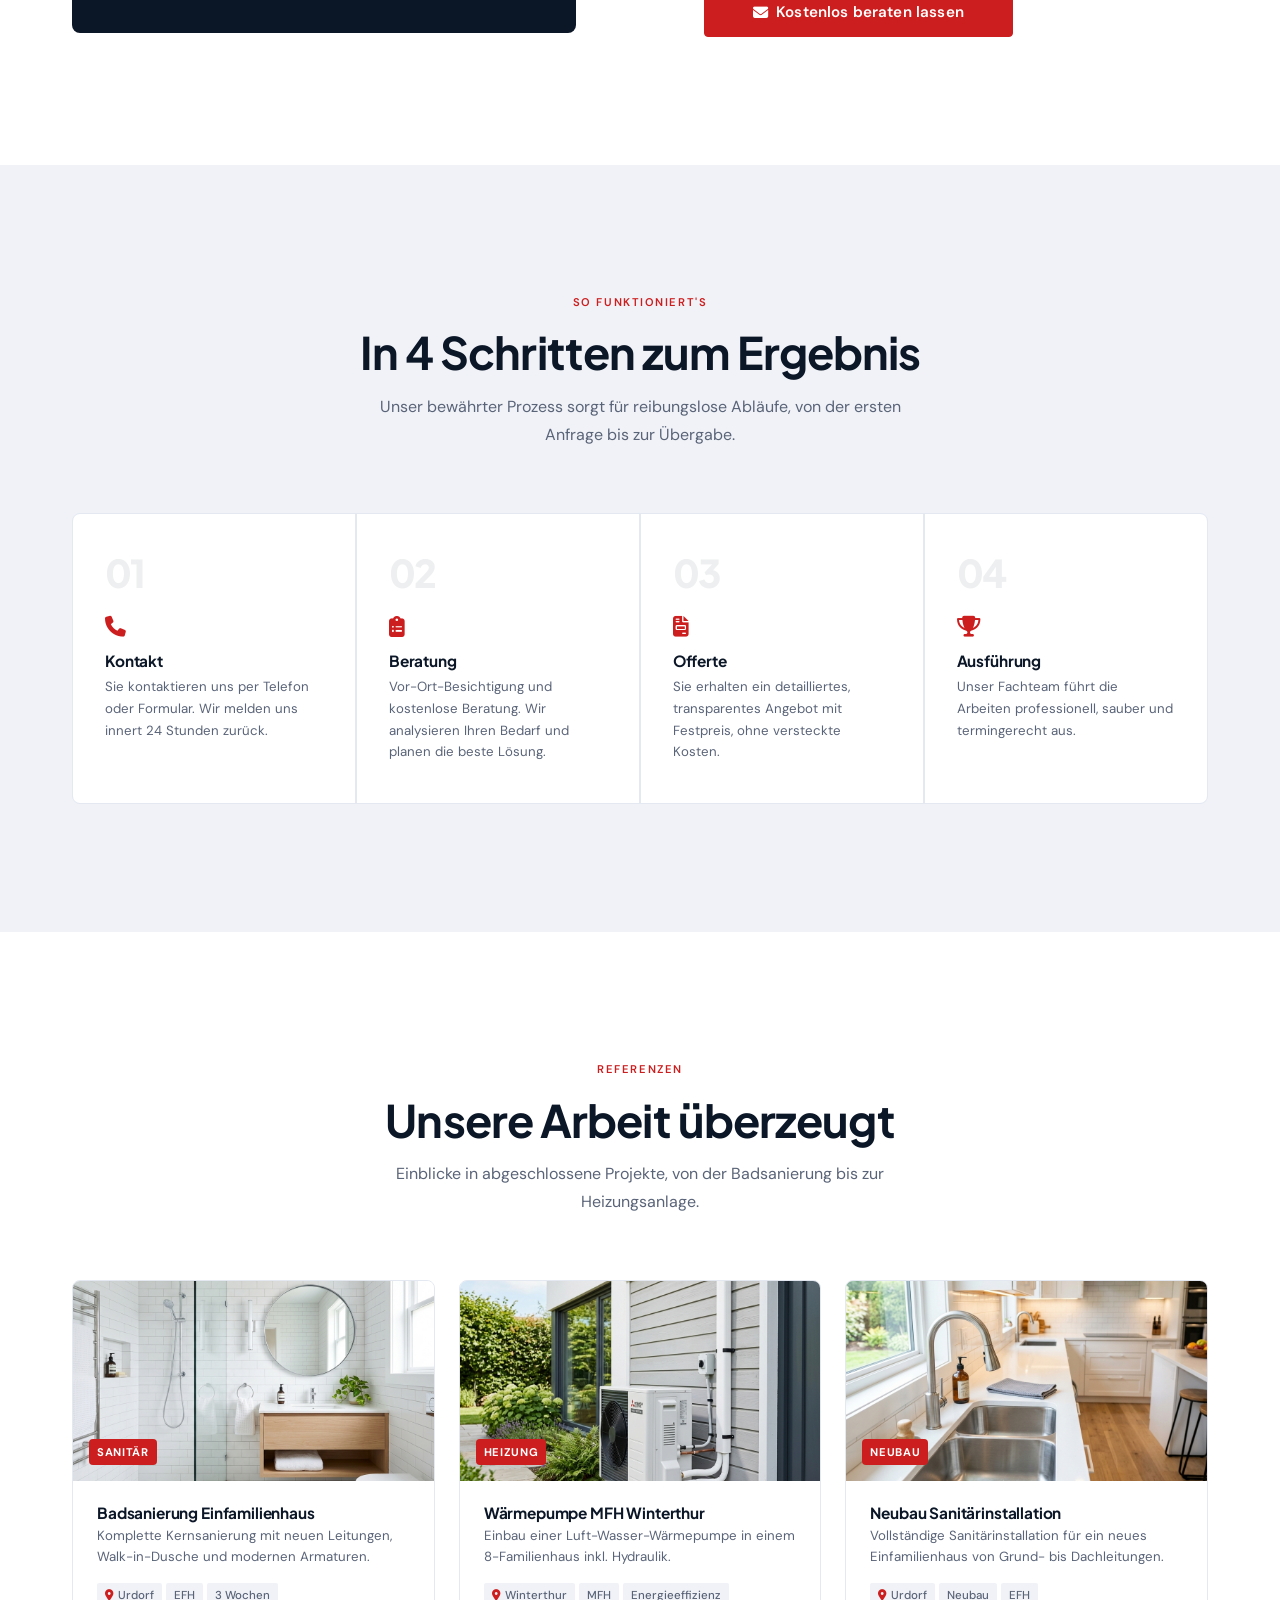
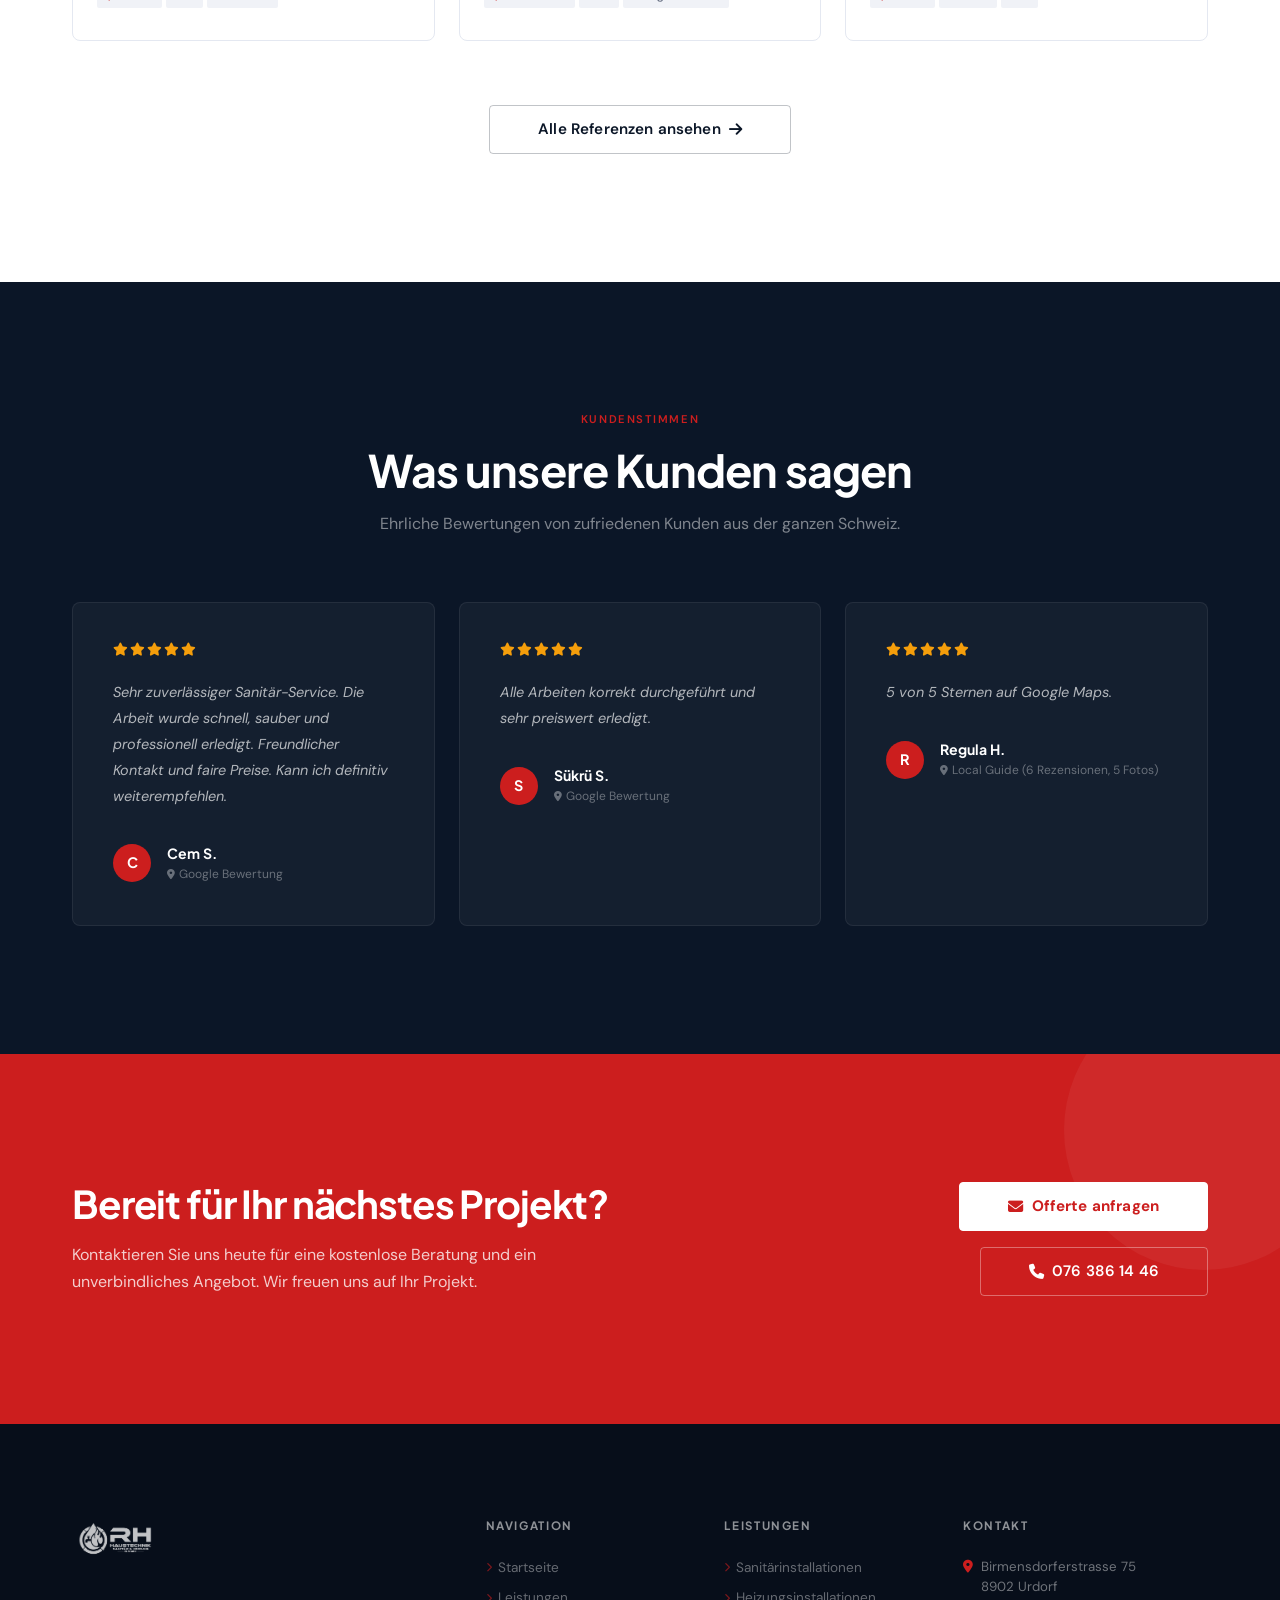
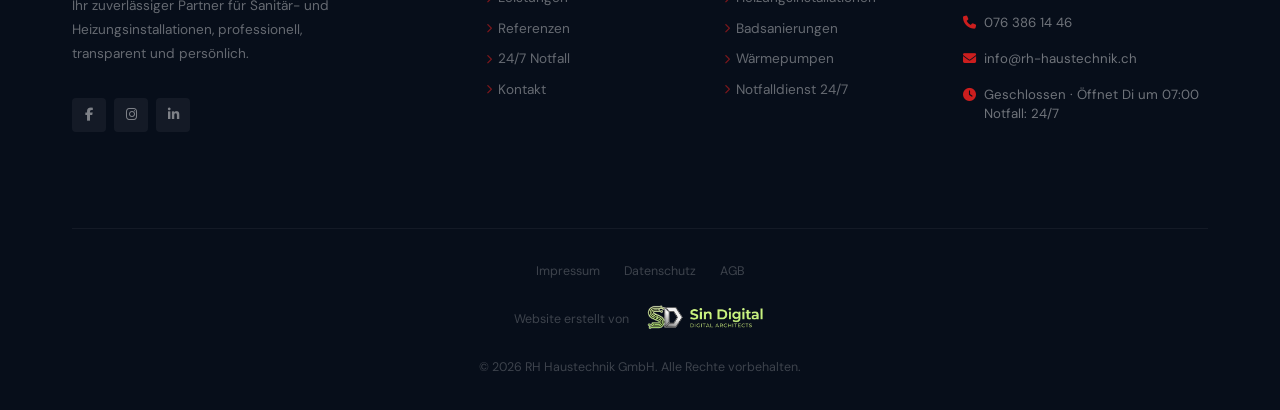
==== commit f12982ad: "Add dynamic copyright year that updates automatically" ====
--- a/index.html
+++ b/index.html
@@ -633,7 +633,7 @@
             <img src="img/Logo_Sin-Digital.png" alt="sIn Digital - Digital Architects" loading="lazy" />
           </a>
         </div>
-        <p>© 2025 RH Haustechnik GmbH. Alle Rechte vorbehalten.</p>
+        <p>© <span id="copyright-year">2025</span> RH Haustechnik GmbH. Alle Rechte vorbehalten.</p>
       </div>
     </div>
   </footer>
